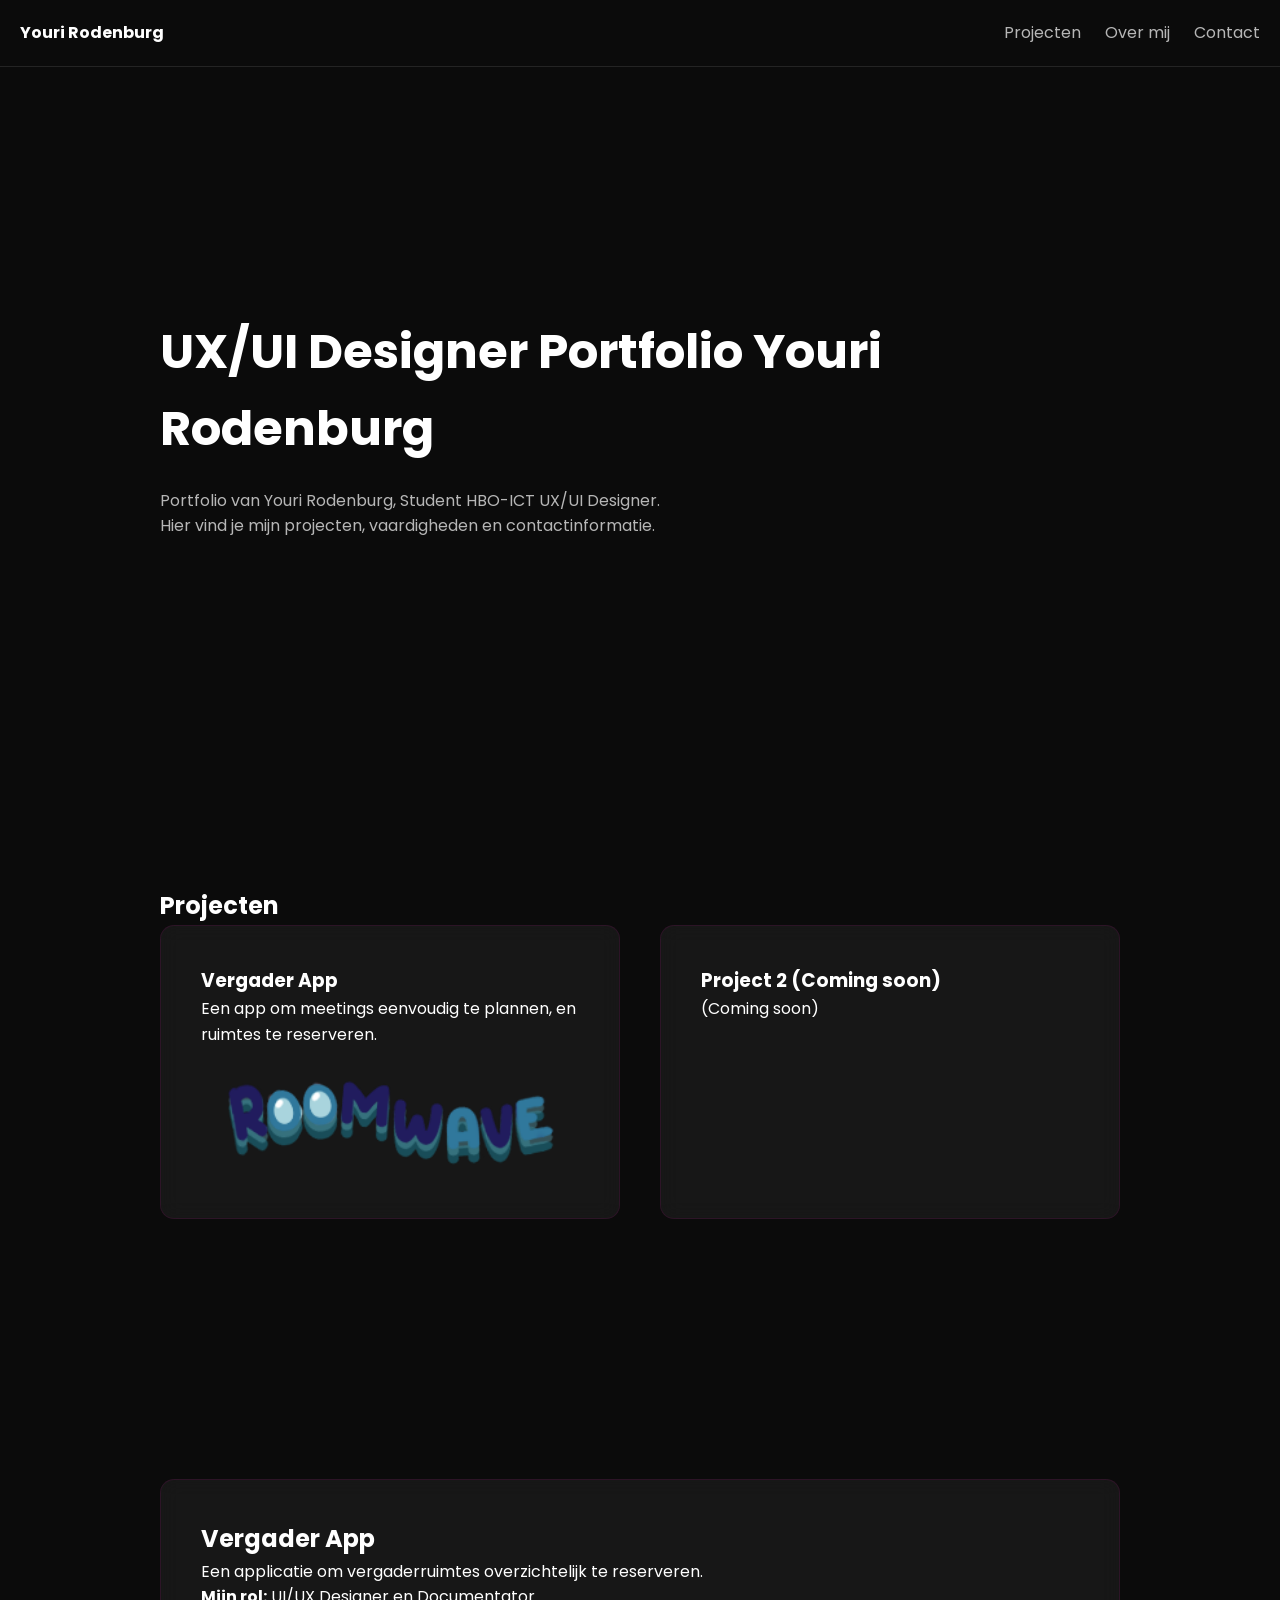
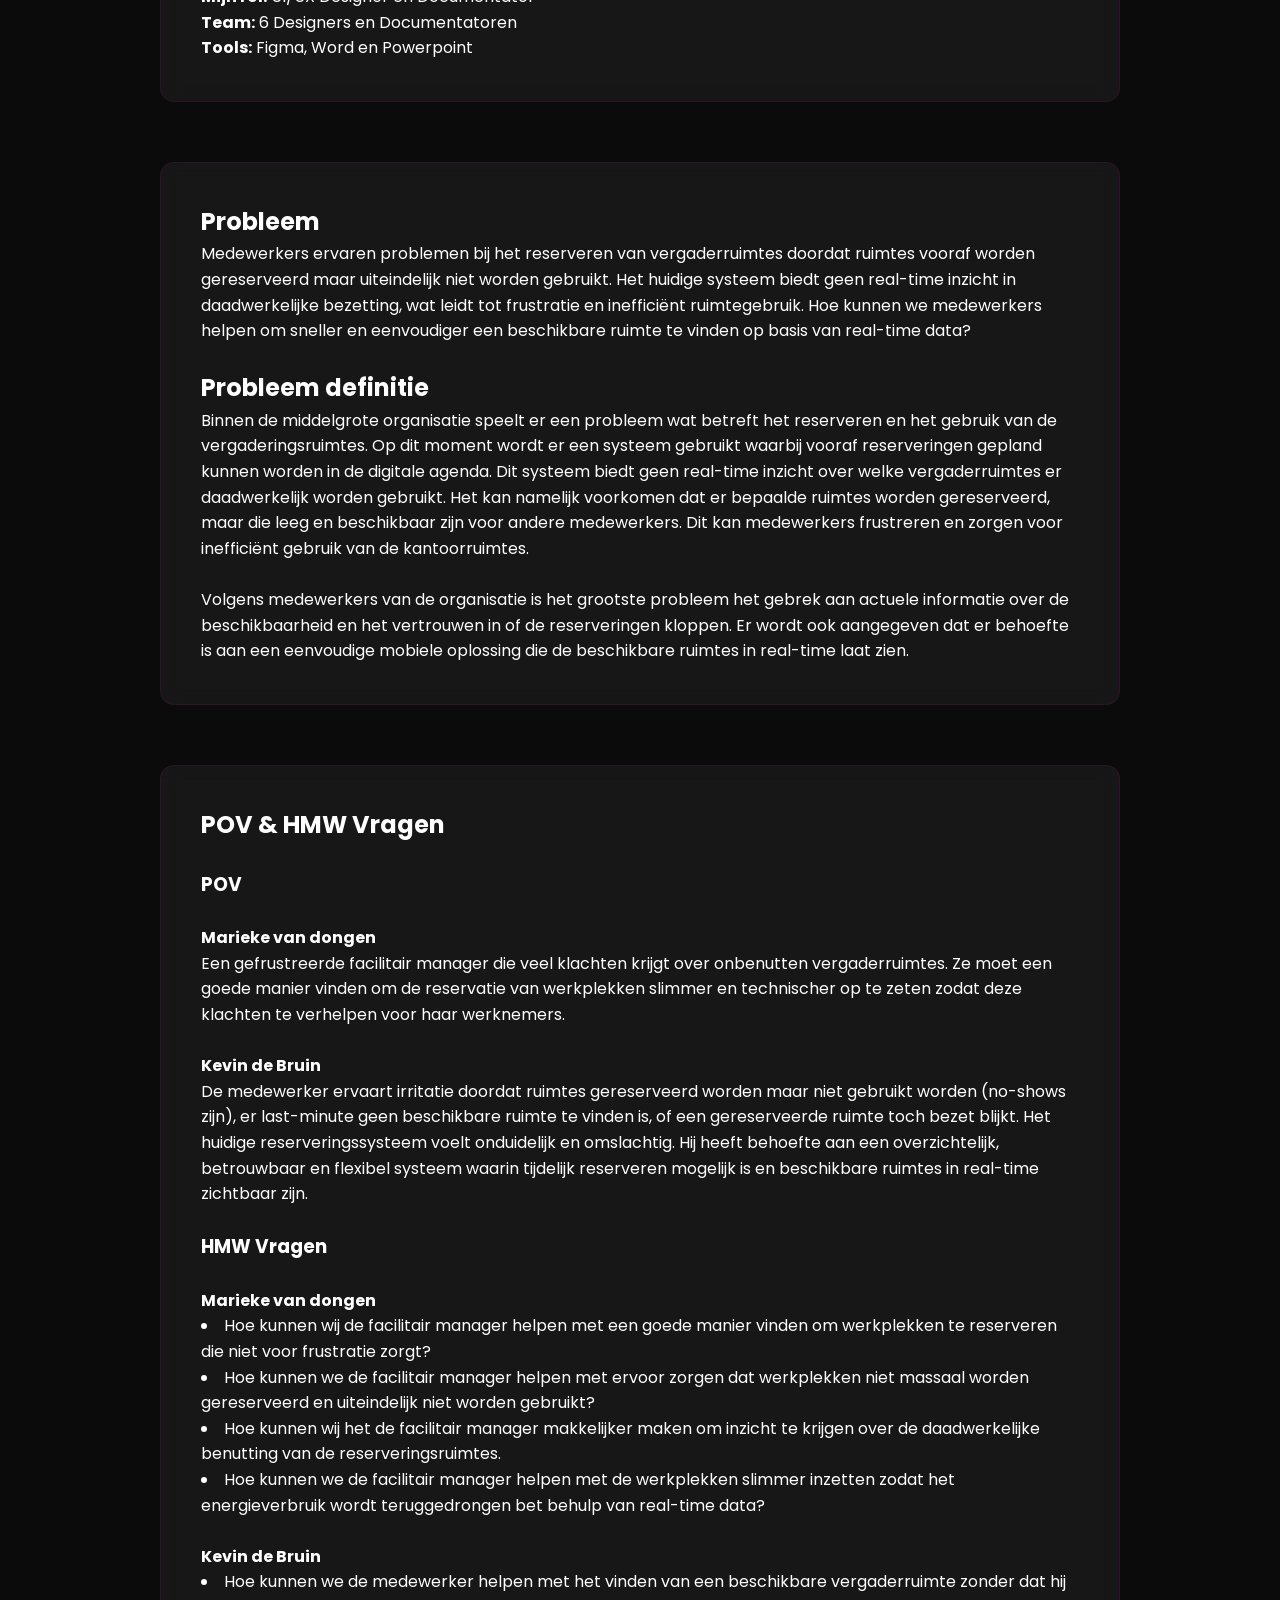
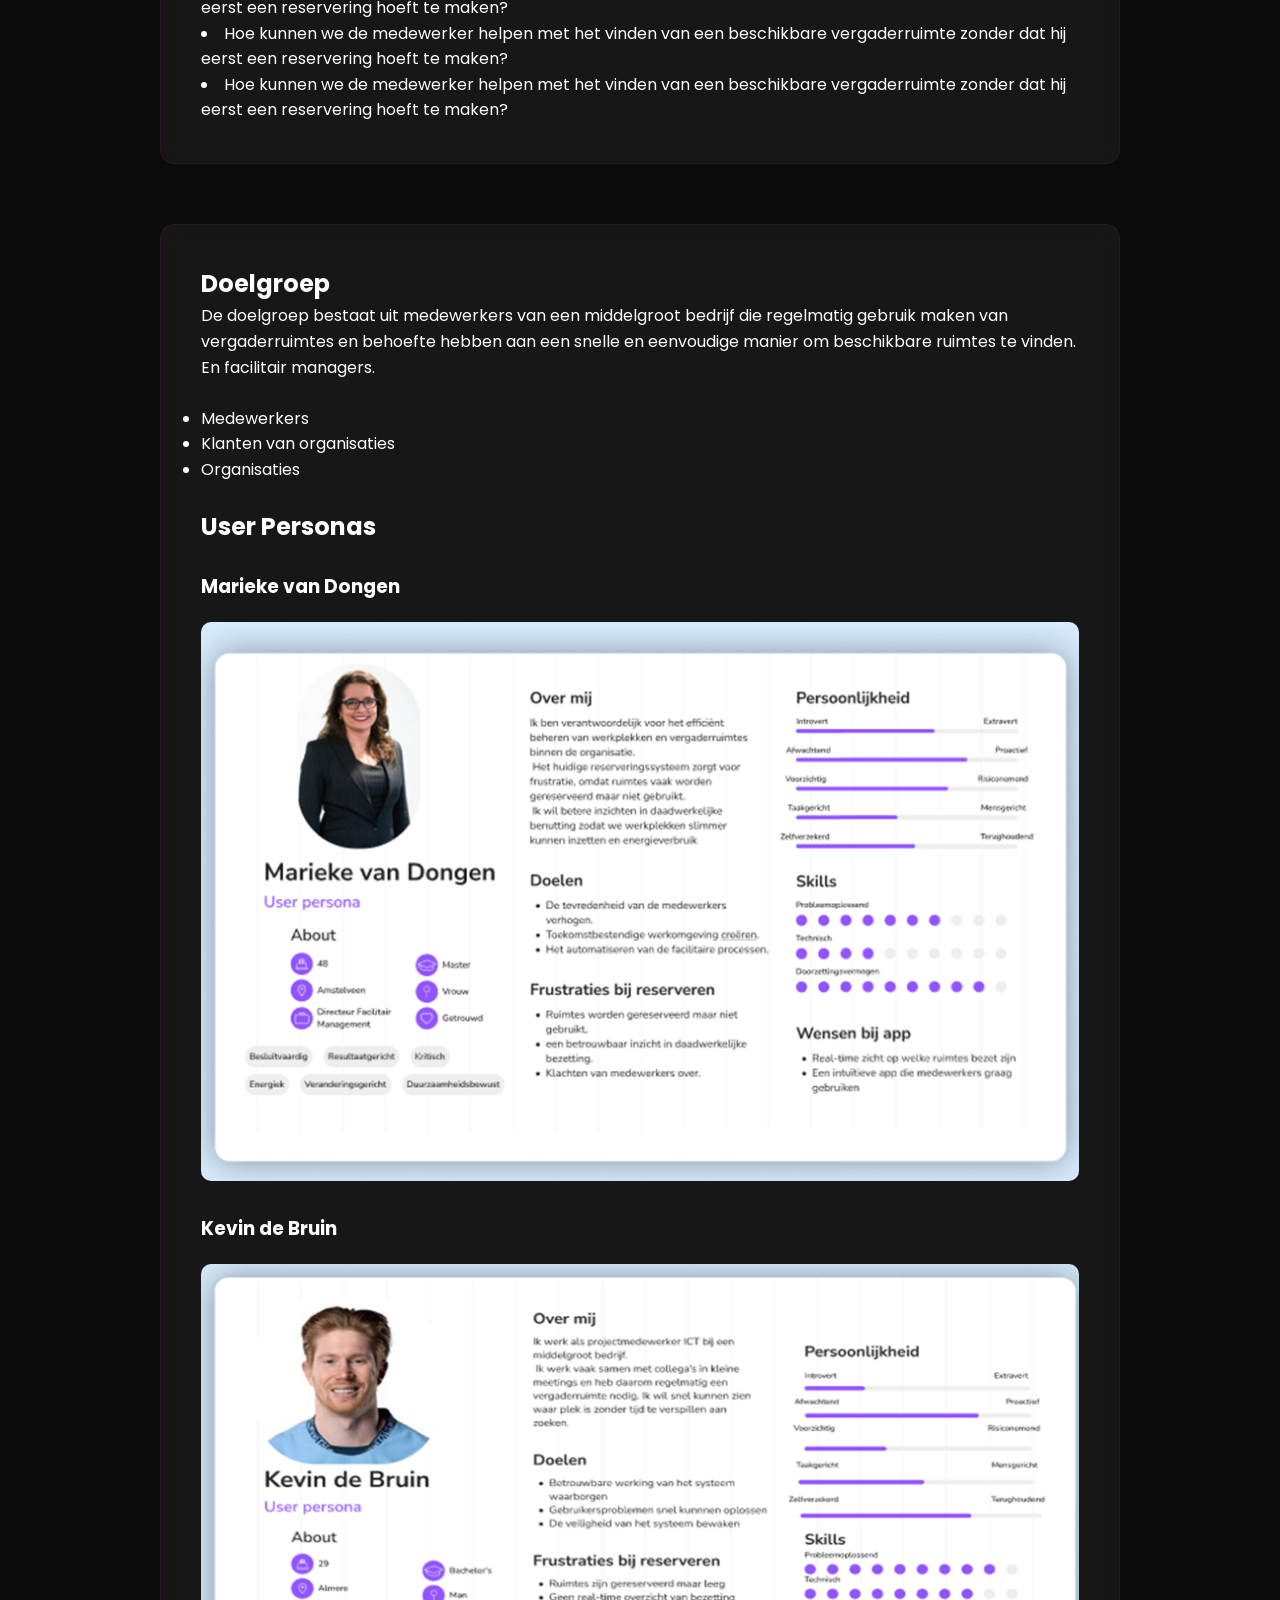
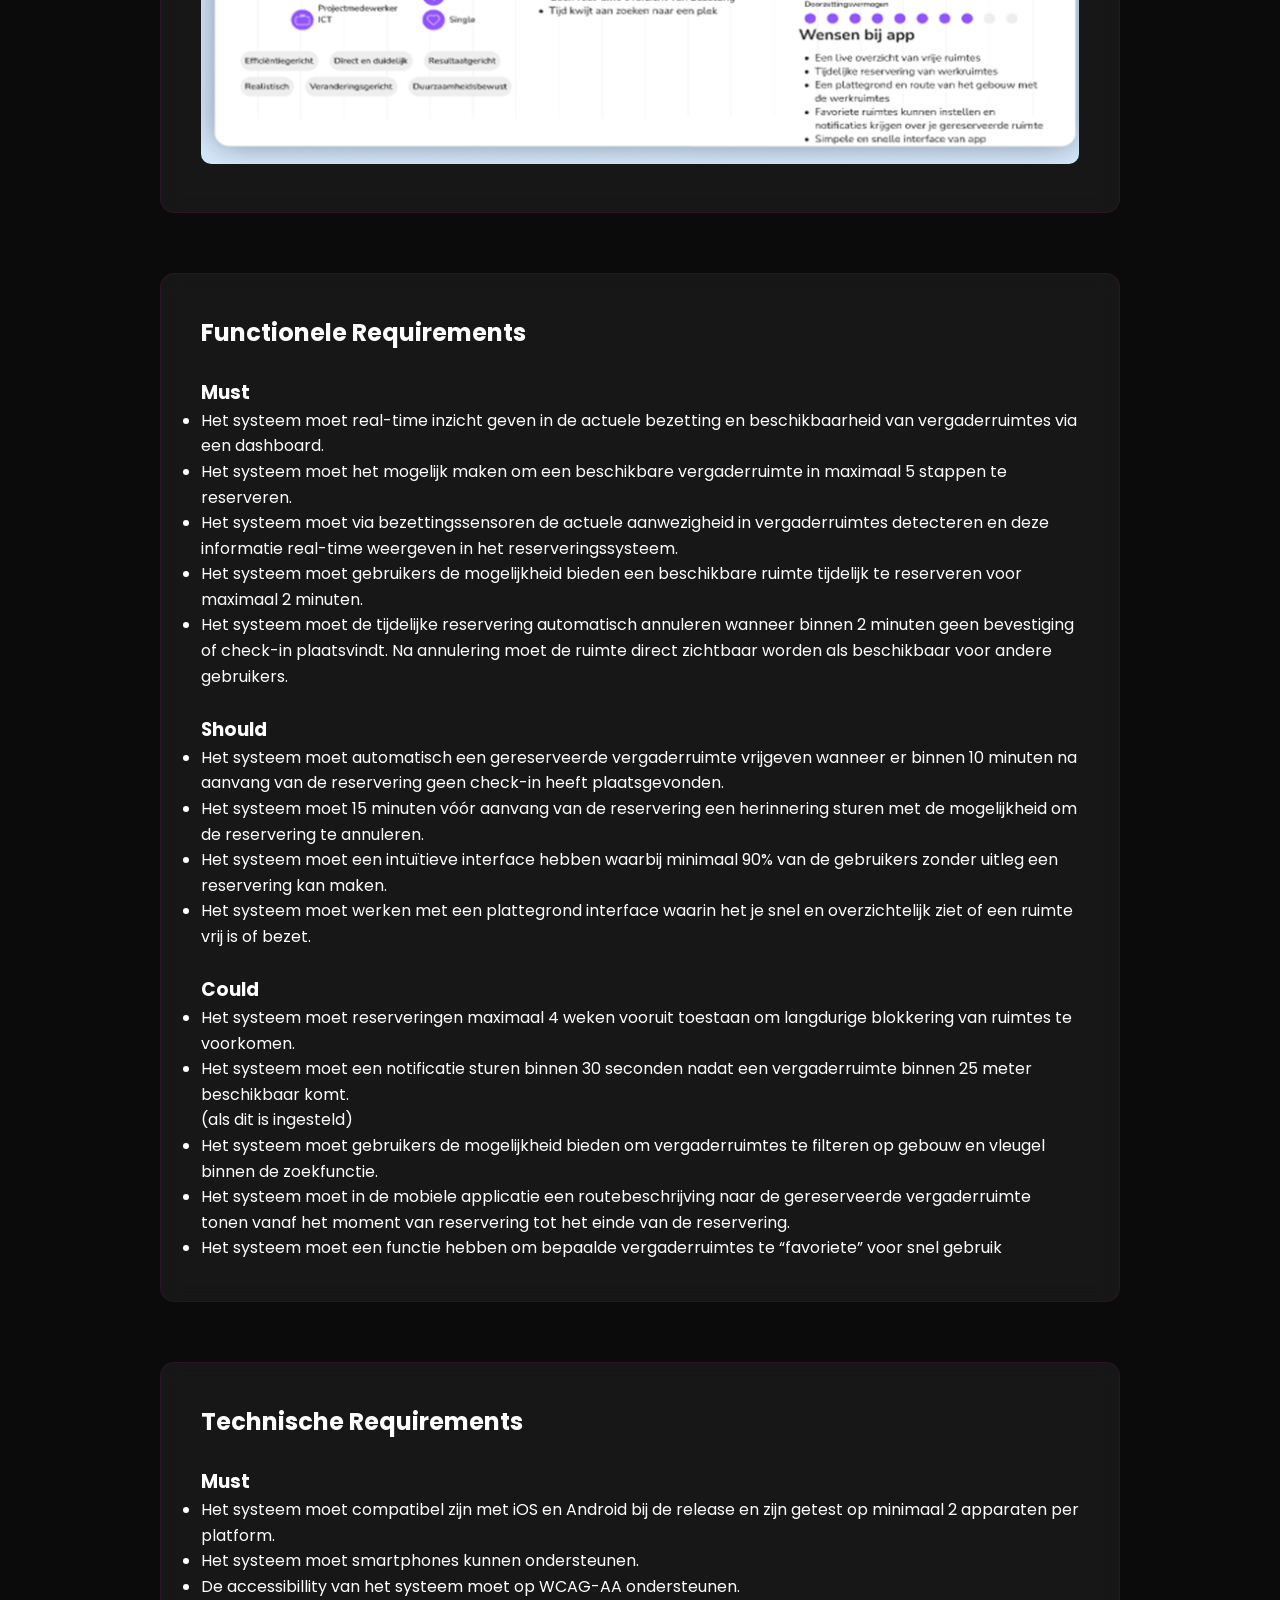
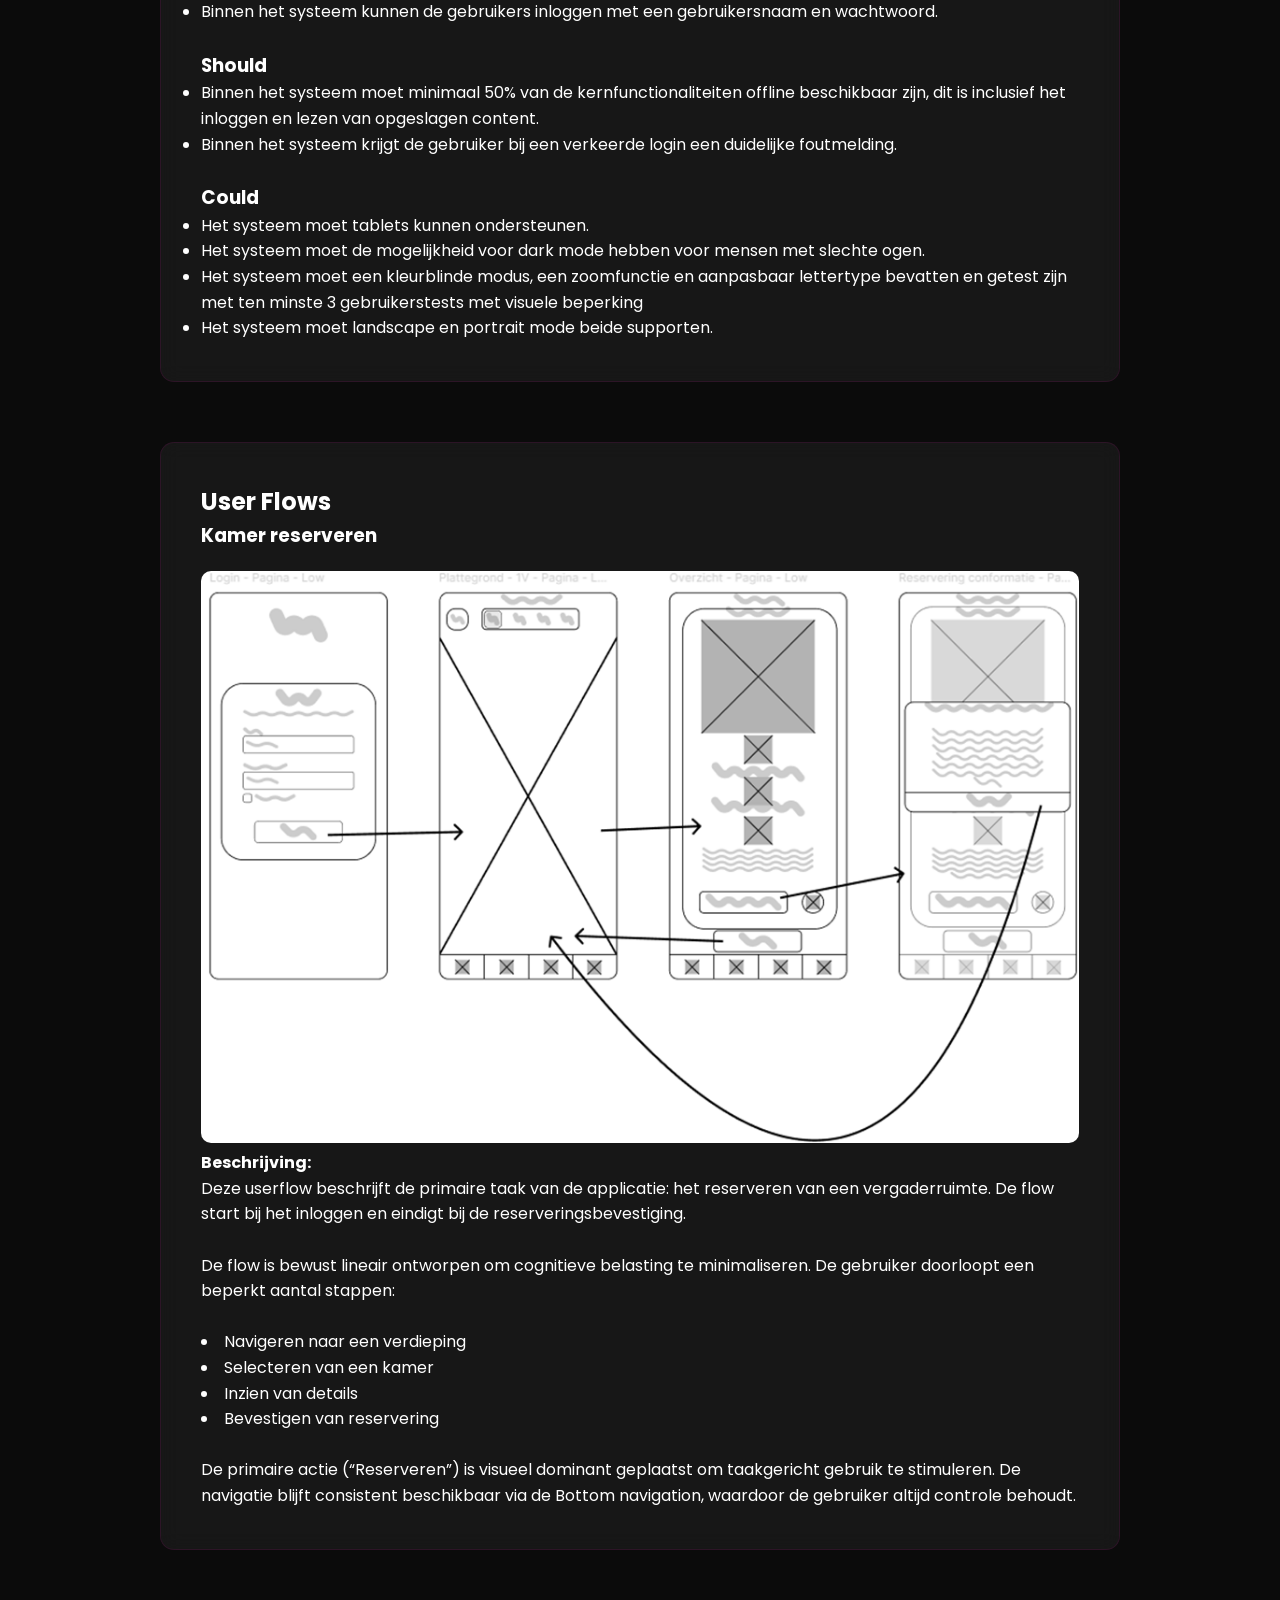
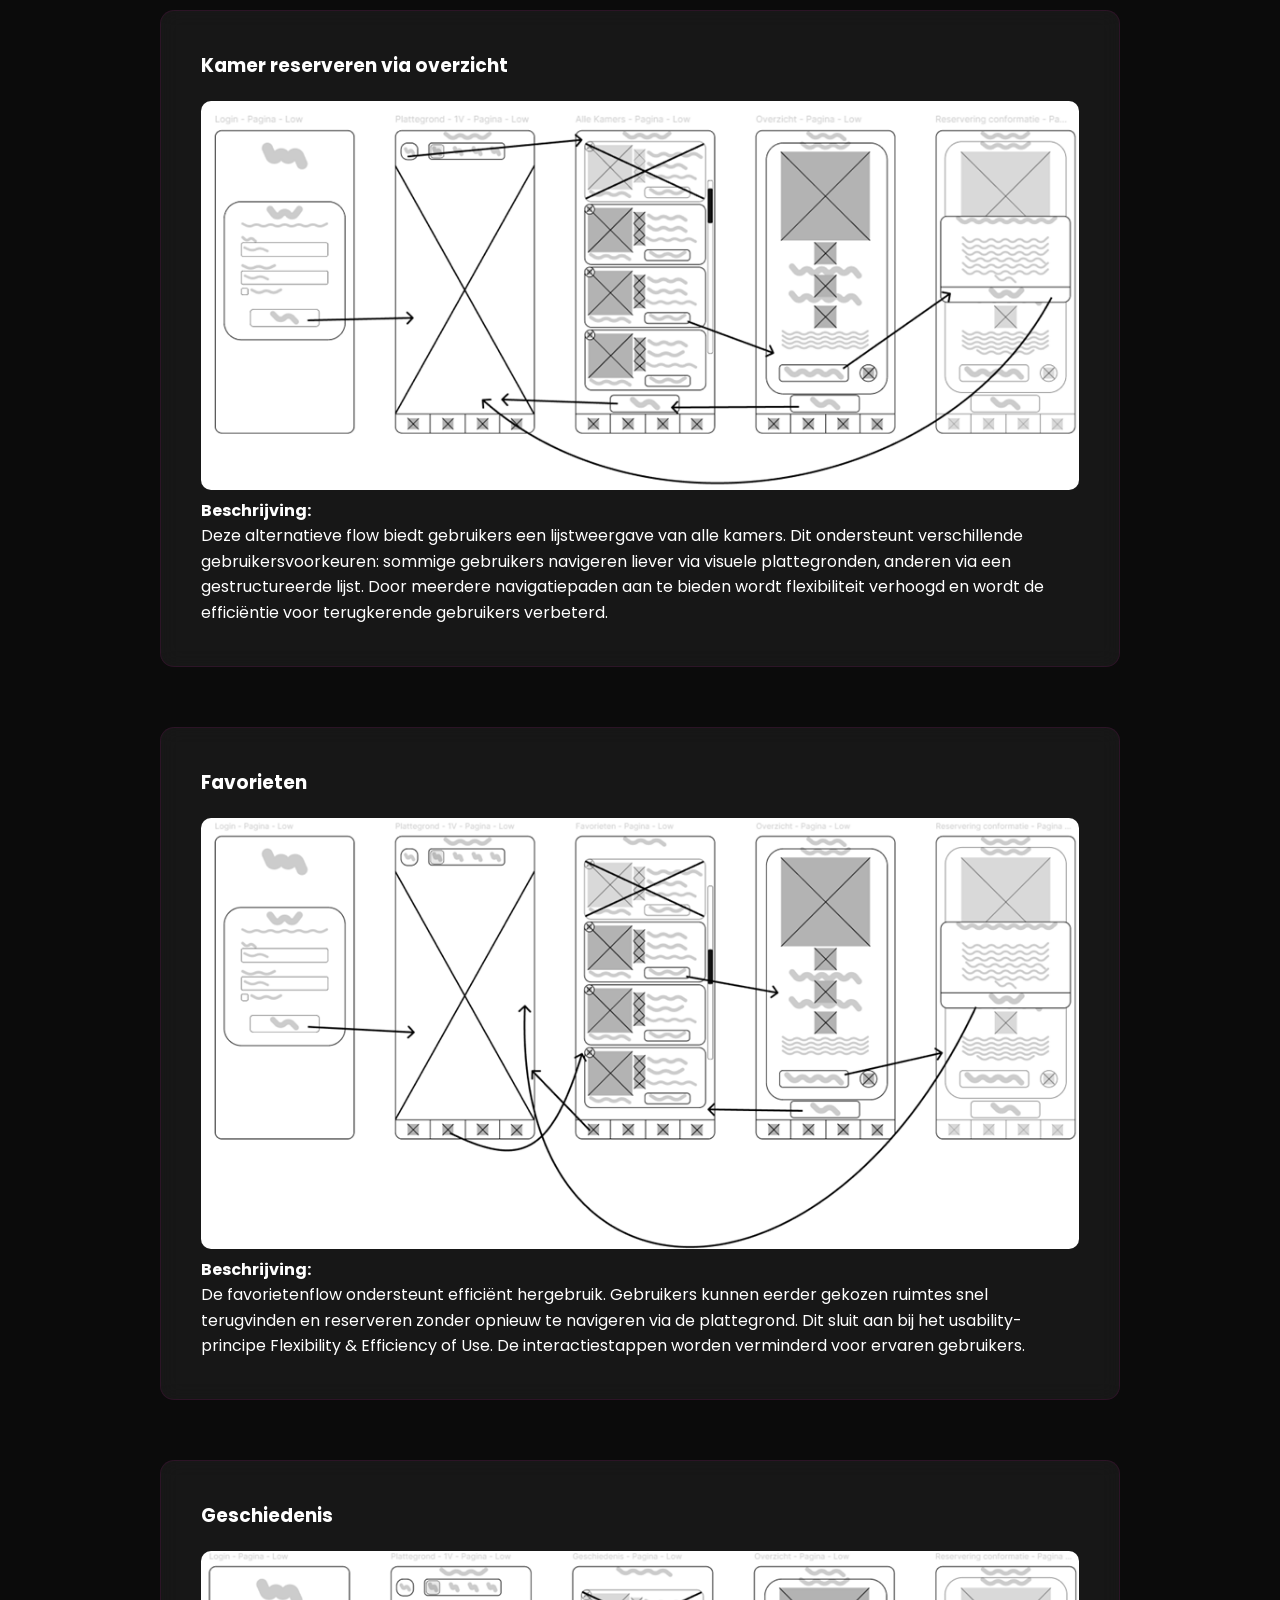
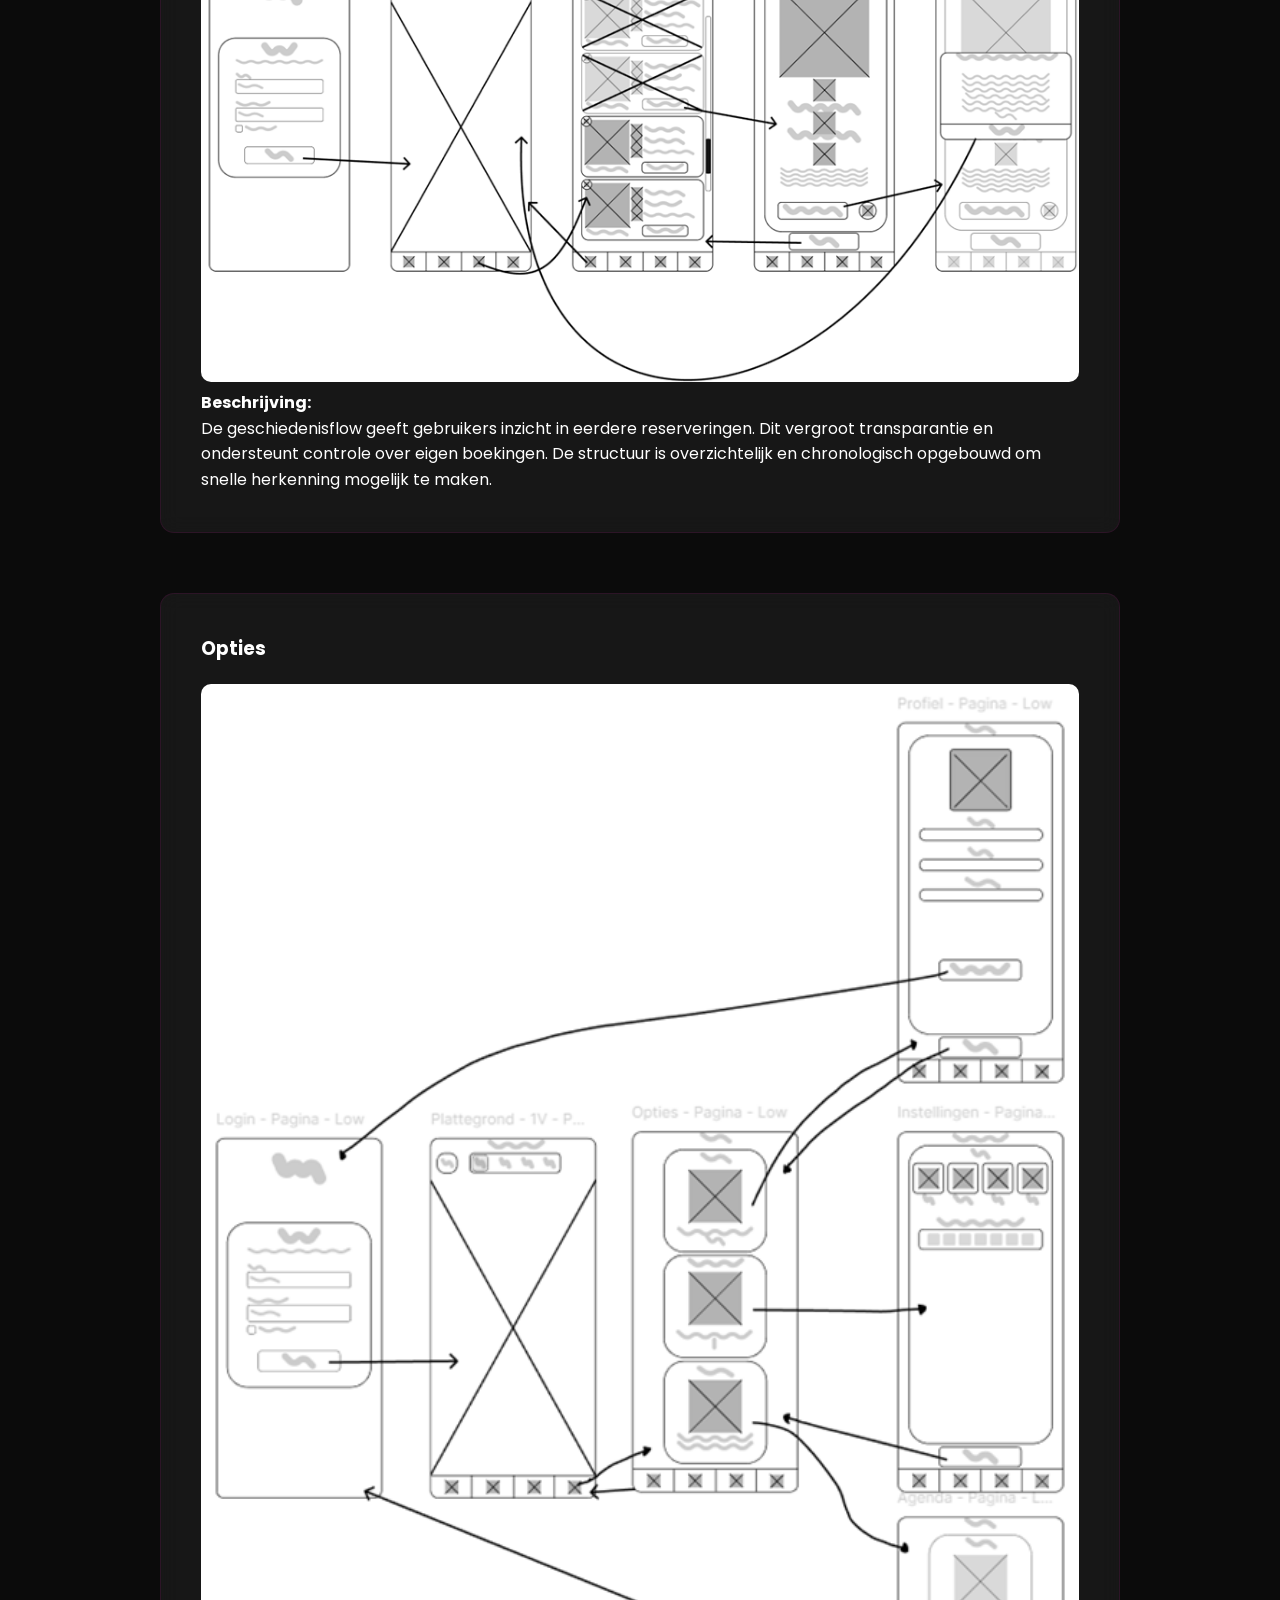
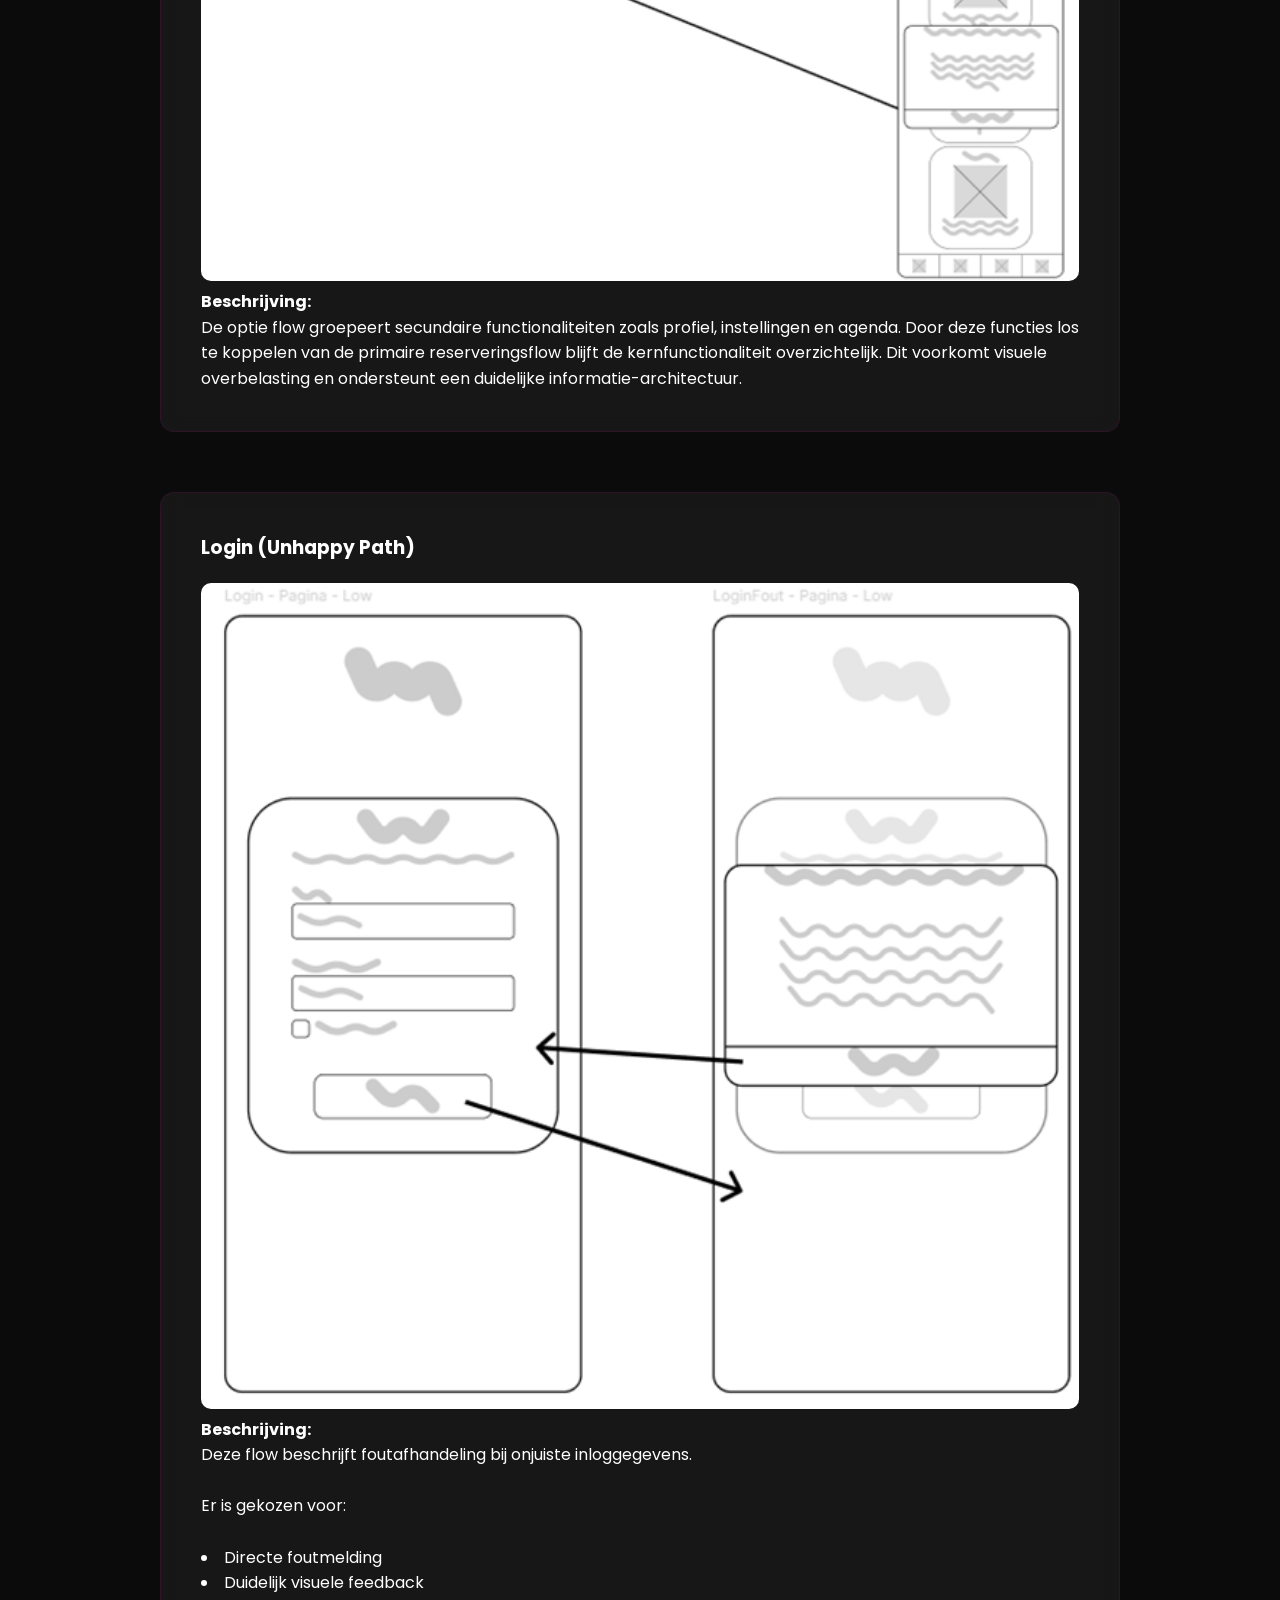
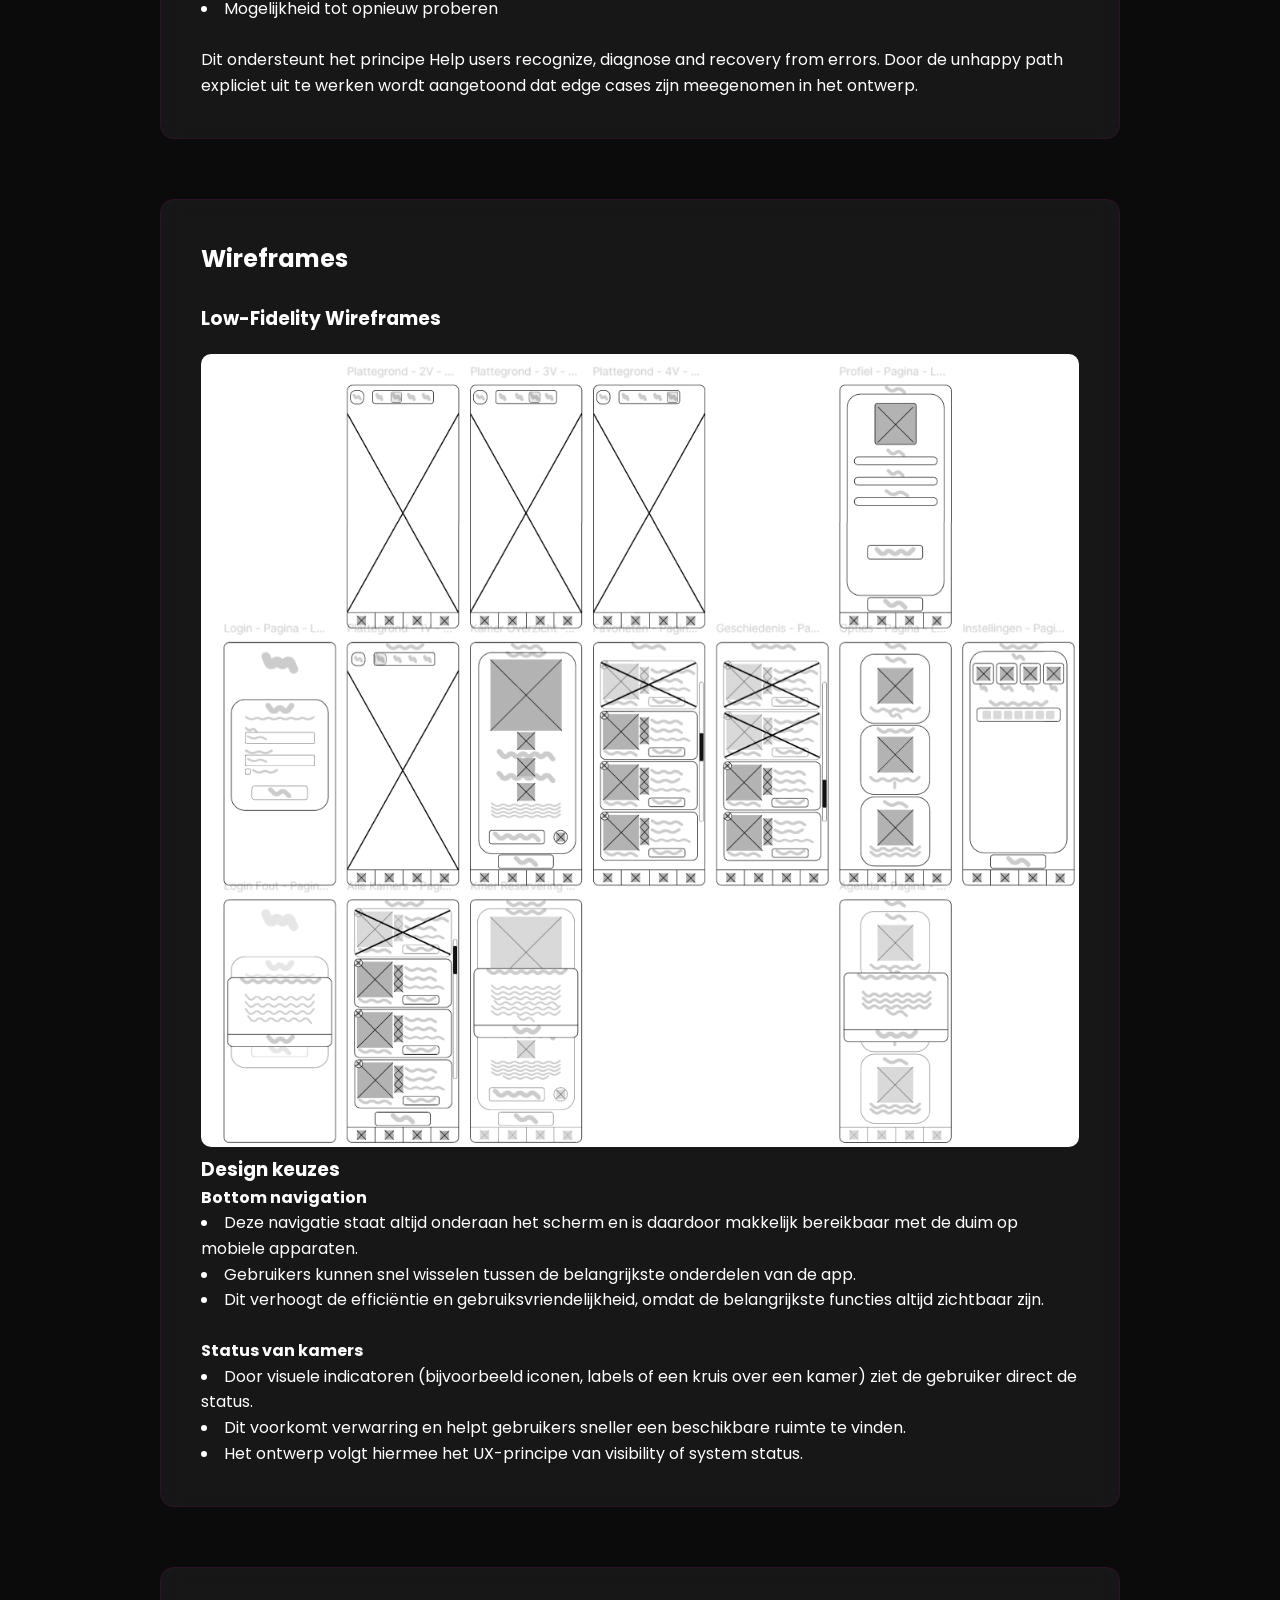
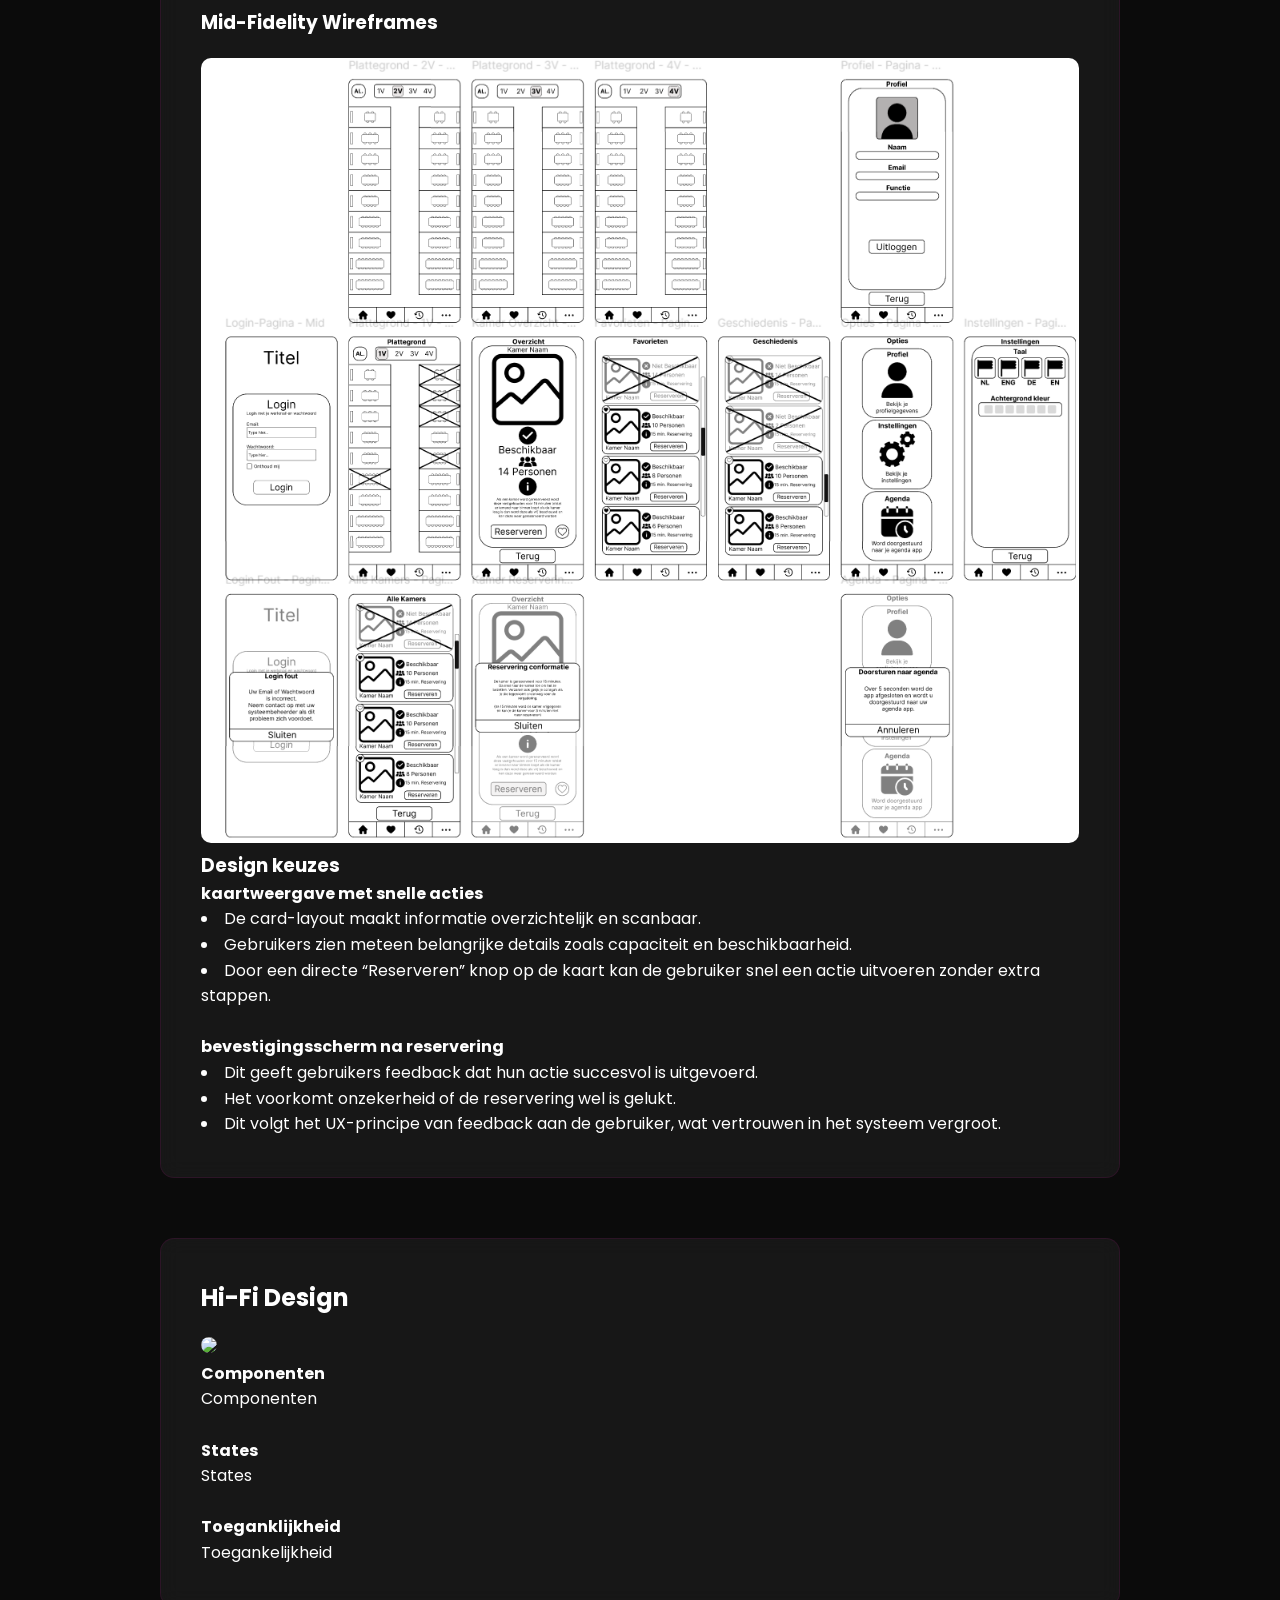
==== index.html @ b1c85144 "Add files via upload" ====
<!DOCTYPE html>
<html lang="nl">

<head>

<meta charset="UTF-8">
<meta name="viewport" content="width=device-width, initial-scale=1.0">

<title>Youri Rodenburg – UX/UI Portfolio</title>

<link rel="stylesheet" href="style.css">

</head>

<body>

<!-- NAVBAR -->

<nav>

<div><strong>Youri Rodenburg</strong></div>

<div>
<a href="#projects">Projecten</a>
<a href="#about">Over mij</a>
<a href="#contact">Contact</a>
</div>

</nav>

<!-- HERO -->

<div class="hero">

<h1><strong>UX/UI Designer Portfolio Youri Rodenburg</strong></h1>

<p>
Portfolio van Youri Rodenburg, Student HBO-ICT UX/UI Designer. Hier vind je mijn projecten, vaardigheden en contactinformatie.
</p>

</div>

<!-- PROJECT OVERVIEW -->

<section id="projects">

<h2>Projecten</h2>

<div class="projects-grid">

<div class="glass project-card reveal" onclick="location.href='#project1'">

<h3>Vergader App</h3>

<p>Een app om meetings eenvoudig te plannen, en ruimtes te reserveren.</p>

<img src="images/vergaderapplogo.png">

</div>

<div class="glass project-card reveal" onclick="location.href='#project2'">

<h3>Project 2 (Coming soon)</h3>

<p>(Coming soon)</p>

<!-- <img src="images/project2.jpg"> -->

</div>

</div>

</section>

<!-- PROJECT 1 CASE STUDY -->

<section id="project1" class="case-study">

<div class="glass reveal">

<h1>Vergader App</h1>

<p>Een applicatie om vergaderruimtes overzichtelijk te reserveren.</p>

<p>
<strong>Mijn rol:</strong> UI/UX Designer en Documentator<br>
<strong>Team:</strong> 6 Designers en Documentatoren<br>
<strong>Tools:</strong> Figma, Word en Powerpoint
</p>

</div>

<div class="glass reveal">

<h2>Probleem</h2>

<p>
Medewerkers ervaren problemen bij het reserveren van vergaderruimtes doordat ruimtes vooraf worden gereserveerd maar uiteindelijk niet worden gebruikt. 
Het huidige systeem biedt geen real-time inzicht in daadwerkelijke bezetting, wat leidt tot frustratie en inefficiënt ruimtegebruik. 
Hoe kunnen we medewerkers helpen om sneller en eenvoudiger een beschikbare ruimte te vinden op basis van real-time data?
</p>
<br>
<h2>Probleem definitie</h2>
<p>
    Binnen de middelgrote organisatie speelt er een probleem wat betreft het reserveren en het gebruik van de vergaderingsruimtes. Op dit moment wordt er een systeem gebruikt waarbij vooraf reserveringen gepland kunnen worden in de digitale agenda. Dit systeem biedt geen real-time inzicht over welke vergaderruimtes er daadwerkelijk worden gebruikt. Het kan namelijk voorkomen dat er bepaalde ruimtes worden gereserveerd, maar die leeg en beschikbaar zijn voor andere medewerkers. Dit kan medewerkers frustreren en zorgen voor inefficiënt gebruik van de kantoorruimtes.
</p>
<br>
<p>
    Volgens medewerkers van de organisatie is het grootste probleem het gebrek aan actuele informatie over de beschikbaarheid en het vertrouwen in of de reserveringen kloppen. Er wordt ook aangegeven dat er behoefte is aan een eenvoudige mobiele oplossing die de beschikbare ruimtes in real-time laat zien.
</p>
</div>

<div class="glass reveal">

<h2>POV & HMW Vragen</h2>
<br>
<h3>POV</h3>
<br>
<h4>Marieke van dongen</h4>
<p>
    Een gefrustreerde facilitair manager die veel klachten krijgt over onbenutten vergaderruimtes. 
    Ze moet een goede manier vinden om de reservatie van werkplekken slimmer en technischer op te zeten zodat deze klachten te verhelpen voor haar werknemers.
</p>
<br>
<h4>Kevin de Bruin</h4>
<p>
    De medewerker ervaart irritatie doordat ruimtes gereserveerd worden maar niet gebruikt worden (no-shows zijn), er last-minute geen beschikbare ruimte te vinden is, of een gereserveerde ruimte toch bezet blijkt.
    Het huidige reserveringssysteem voelt onduidelijk en omslachtig. 
    Hij heeft behoefte aan een overzichtelijk, betrouwbaar en flexibel systeem waarin tijdelijk reserveren mogelijk is en beschikbare ruimtes in real-time zichtbaar zijn.
</p>
<br>
<h3>HMW Vragen</h3>
<br>
<h4>Marieke van dongen</h4>
<lu>
<li>Hoe kunnen wij de facilitair manager helpen met een goede manier vinden om werkplekken te reserveren die niet voor frustratie zorgt?</li>
<li>Hoe kunnen we de facilitair manager helpen met ervoor zorgen dat werkplekken niet massaal worden gereserveerd en uiteindelijk niet worden gebruikt?</li>
<li>Hoe kunnen wij het de facilitair manager makkelijker maken om inzicht te krijgen over de daadwerkelijke benutting van de reserveringsruimtes.</li>
<li>Hoe kunnen we de facilitair manager helpen met de werkplekken slimmer inzetten zodat het energieverbruik wordt teruggedrongen bet behulp van real-time data?</li>
</ul>
<br>
<h4>Kevin de Bruin</h4>
<ul></ul>
<li>Hoe kunnen we de medewerker helpen met het vinden van een beschikbare vergaderruimte zonder dat hij eerst een reservering hoeft te maken?</li>
<li>Hoe kunnen we de medewerker helpen met het vinden van een beschikbare vergaderruimte zonder dat hij eerst een reservering hoeft te maken?</li>
<li>Hoe kunnen we de medewerker helpen met het vinden van een beschikbare vergaderruimte zonder dat hij eerst een reservering hoeft te maken?</li>
</ul>
</div>

<div class="glass reveal">

<h2>Doelgroep</h2>
<p>De doelgroep bestaat uit medewerkers van een middelgroot bedrijf die regelmatig gebruik maken van vergaderruimtes en behoefte hebben aan een snelle en eenvoudige manier om beschikbare ruimtes te vinden. En facilitair managers.</p>
<br>
<ul>
<li>Medewerkers</li>
<li>Klanten van organisaties</li>
<li>Organisaties</li>
</ul>
<br>
<h2>User Personas</h2>
<br>
<h3>Marieke van Dongen</h3>
<img src="images/userpersona_marieke_van_dongen.png">
<br>
<br>
<h3>Kevin de Bruin</h3>
<img src="images/userpersona_kevin_de_bruin.png">

</div>

<div class="glass reveal">

<h2>Functionele Requirements</h2>
<br>
<h3>Must</h3>
<ul>
<li>Het systeem moet real-time inzicht geven in de actuele bezetting en beschikbaarheid van vergaderruimtes via een dashboard.</li>
<li>Het systeem moet het mogelijk maken om een beschikbare vergaderruimte in maximaal 5 stappen te reserveren.</li>
<li>Het systeem moet via bezettingssensoren de actuele aanwezigheid in vergaderruimtes detecteren en deze informatie real-time weergeven in het reserveringssysteem.</li>
<li>Het systeem moet gebruikers de mogelijkheid bieden een beschikbare ruimte tijdelijk te reserveren voor maximaal 2 minuten.</li>
<li>Het systeem moet de tijdelijke reservering automatisch annuleren wanneer binnen 2 minuten geen bevestiging of check-in plaatsvindt. Na annulering moet de ruimte direct zichtbaar worden als beschikbaar voor andere gebruikers.</li>
</ul>
<br>
<h3>Should</h3>
<ul>
<li>Het systeem moet automatisch een gereserveerde vergaderruimte vrijgeven wanneer er binnen 10 minuten na aanvang van de reservering geen check-in heeft plaatsgevonden.</li>
<li>Het systeem moet 15 minuten vóór aanvang van de reservering een herinnering sturen met de mogelijkheid om de reservering te annuleren.</li>
<li>Het systeem moet een intuïtieve interface hebben waarbij minimaal 90% van de gebruikers zonder uitleg een reservering kan maken.</li>
<li>Het systeem moet werken met een plattegrond interface waarin het je snel en overzichtelijk ziet of een ruimte vrij is of bezet.</li>
</ul>
<br>
<h3>Could</h3>
<ul>
<li>Het systeem moet reserveringen maximaal 4 weken vooruit toestaan om langdurige blokkering van ruimtes te voorkomen.</li>
<li>Het systeem moet een notificatie sturen binnen 30 seconden nadat een vergaderruimte binnen 25 meter beschikbaar komt.<br>(als dit is ingesteld)</li>
<li>Het systeem moet gebruikers de mogelijkheid bieden om vergaderruimtes te filteren op gebouw en vleugel binnen de zoekfunctie.</li>
<li>Het systeem moet in de mobiele applicatie een routebeschrijving naar de gereserveerde vergaderruimte tonen vanaf het moment van reservering tot het einde van de reservering.</li>
<li>Het systeem moet een functie hebben om bepaalde vergaderruimtes te “favoriete” voor snel gebruik</li>
</ul>

</div>

<div class="glass reveal">

<h2>Technische Requirements</h2>
<br>
<h3>Must</h3>
<ul>
<li>Het systeem moet compatibel zijn met iOS  en Android bij de release en zijn getest op minimaal 2 apparaten per platform.</li>
<li>Het systeem moet smartphones kunnen ondersteunen.</li>
<li>De accessibillity van het systeem moet op WCAG-AA ondersteunen.</li>
<li>Binnen het systeem kunnen de gebruikers inloggen met een gebruikersnaam en wachtwoord.</li>
</ul>
<br>
<h3>Should</h3>
<ul>
<li>Binnen het systeem moet minimaal 50% van de kernfunctionaliteiten offline beschikbaar zijn, dit is inclusief het inloggen en lezen van opgeslagen content.</li>
<li>Binnen het systeem krijgt de gebruiker bij een verkeerde login een duidelijke foutmelding.</li>
</ul>
<br>
<h3>Could</h3>
<ul>
<li>Het systeem moet tablets kunnen ondersteunen.</li>
<li>Het systeem moet de mogelijkheid voor dark mode hebben voor mensen met slechte ogen.</li>
<li>Het systeem moet een kleurblinde modus, een zoomfunctie en aanpasbaar lettertype bevatten en getest zijn met ten minste 3 gebruikerstests met visuele beperking</li>
<li>Het systeem moet landscape en portrait mode beide supporten.</li>
</ul>
</div>

<div class="glass reveal">
<h2>User Flows</h2>
<h3>Kamer reserveren</h3>
<img src="images/userflow_kamerreserveren.png">
<h4>Beschrijving:</h4>
<p>
    Deze userflow beschrijft de primaire taak van de applicatie: het reserveren van een vergaderruimte.
    De flow start bij het inloggen en eindigt bij de reserveringsbevestiging.
    <br><br>
    De flow is bewust lineair ontworpen om cognitieve belasting te minimaliseren. De gebruiker doorloopt een beperkt aantal stappen:
    <br><br>
    <lu>
        <li>Navigeren naar een verdieping</li>
        <li>Selecteren van een kamer</li>
        <li>Inzien van details</li>
        <li>Bevestigen van reservering</li>
    </lu>
    <br>
   De primaire actie (“Reserveren”) is visueel dominant geplaatst om taakgericht gebruik te stimuleren.
   De navigatie blijft consistent beschikbaar via de Bottom navigation, waardoor de gebruiker altijd controle behoudt.
</p>
</div>
<div class="glass reveal">
<h3>Kamer reserveren via overzicht</h3>
<img src="images/userflow_kamerreserverenviaoverzicht.png">
<h4>Beschrijving:</h4>
<p>
    Deze alternatieve flow biedt gebruikers een lijstweergave van alle kamers. 
    Dit ondersteunt verschillende gebruikersvoorkeuren: sommige gebruikers navigeren liever via visuele plattegronden, anderen via een gestructureerde lijst.
    Door meerdere navigatiepaden aan te bieden wordt flexibiliteit verhoogd en wordt de efficiëntie voor terugkerende gebruikers verbeterd.
</p>
</div>
<div class="glass reveal">
<h3>Favorieten</h3>
<img src="images/userflow_favorieten.png">
<h4>Beschrijving:</h4>
<p>
    De favorietenflow ondersteunt efficiënt hergebruik. Gebruikers kunnen eerder gekozen ruimtes snel terugvinden en reserveren zonder opnieuw te navigeren via de plattegrond. 
    Dit sluit aan bij het usability-principe Flexibility & Efficiency of Use. 
    De interactiestappen worden verminderd voor ervaren gebruikers.
</p>
</div>
<div class="glass reveal">
<h3>Geschiedenis</h3>
<img src="images/userflow_geschiedenis.png">
<h4>Beschrijving:</h4>
<p>
    De geschiedenisflow geeft gebruikers inzicht in eerdere reserveringen.
    Dit vergroot transparantie en ondersteunt controle over eigen boekingen.
    De structuur is overzichtelijk en chronologisch opgebouwd om snelle herkenning mogelijk te maken.
</p>
</div>
<div class="glass reveal">
<h3>Opties</h3>
<img src="images/userflow_opties.png">
<h4>Beschrijving:</h4>
<p>
    De optie flow groepeert secundaire functionaliteiten zoals profiel, instellingen en agenda.
    Door deze functies los te koppelen van de primaire reserveringsflow blijft de kernfunctionaliteit overzichtelijk.
    Dit voorkomt visuele overbelasting en ondersteunt een duidelijke informatie-architectuur.
</p>
</div>
<div class="glass reveal">
<h3>Login (Unhappy Path)</h3>
<img src="images/userflow_login(unhappypath).png">
<h4>Beschrijving:</h4>
<p>
    Deze flow beschrijft foutafhandeling bij onjuiste inloggegevens.
    <br><br>
    Er is gekozen voor:
    <br><br>
    <lu>
        <li>Directe foutmelding</li>
        <li>Duidelijk visuele feedback</li>
        <li>Mogelijkheid tot opnieuw proberen</li>
    </lu>
    <br>
    Dit ondersteunt het principe Help users recognize, diagnose and recovery from errors.
    Door de unhappy path expliciet uit te werken wordt aangetoond dat edge cases zijn meegenomen in het ontwerp.
</p>
</div>

<div class="glass reveal">

<h2>Wireframes</h2>
<br>
<h3>Low-Fidelity Wireframes</h3>
<img src="images/wireframes_low.png">
<h3>Design keuzes</h3>
<h4>Bottom navigation</h4>
<p>
    <lu>
        <li>Deze navigatie staat altijd onderaan het scherm en is daardoor makkelijk bereikbaar met de duim op mobiele apparaten.</li>
        <li>Gebruikers kunnen snel wisselen tussen de belangrijkste onderdelen van de app.</li>
        <li>Dit verhoogt de efficiëntie en gebruiksvriendelijkheid, omdat de belangrijkste functies altijd zichtbaar zijn.</li>
    </lu>
</p>
<br>
<h4>Status van kamers</h4>
<p>
    <lu>
        <li>Door visuele indicatoren (bijvoorbeeld iconen, labels of een kruis over een kamer) ziet de gebruiker direct de status.</li>
        <li>Dit voorkomt verwarring en helpt gebruikers sneller een beschikbare ruimte te vinden.</li>
        <li>Het ontwerp volgt hiermee het UX-principe van visibility of system status.</li>
    </lu>
</p>
</div>

<div class="glass reveal">
<h3>Mid-Fidelity Wireframes</h3>
<img src="images/wireframes_mid.png">
<h3>Design keuzes</h3>
<h4>kaartweergave met snelle acties</h4>
<p>
    <lu>
        <li>De card-layout maakt informatie overzichtelijk en scanbaar.</li>
        <li>Gebruikers zien meteen belangrijke details zoals capaciteit en beschikbaarheid.</li>
        <li>Door een directe “Reserveren” knop op de kaart kan de gebruiker snel een actie uitvoeren zonder extra stappen.</li>
    </lu>
</p>
<br>
<h4>bevestigingsscherm na reservering</h4>
<p>
    <lu>
        <li>Dit geeft gebruikers feedback dat hun actie succesvol is uitgevoerd.</li>
        <li>Het voorkomt onzekerheid of de reservering wel is gelukt.</li>
        <li>Dit volgt het UX-principe van feedback aan de gebruiker, wat vertrouwen in het systeem vergroot.</li>
    </lu>
</p>
</div>

<div class="glass reveal">

<h2>Hi-Fi Design</h2>
<img src="images/wireframes_high.png">
<h4>Componenten</h4>
<p>Componenten</p>
<br>
<h4>States</h4>
<p>States</p>
<br>
<h4>Toeganklijkheid</h4>
<p>Toegankelijkheid</p>
</div>

<div class="glass reveal">

<h2>Testen & Iteraties</h2>
<img src="images/wireframes_iteratie1.png" style="width: 200px; height: 400px;">
<h4>Usability Test 1</h4>
<p>
    Voor deze test heb ik een student gevraagd om mijn wireframes te testen. Dat bij de home page een knop in het midden stond waarmee je het overzicht opende van alle kamers die heb ik toen verplaatst voor snelle duimnavigatie.
    <br>
    Hierboven de oude wireframe en hieronder de nieuwe.
</p>
<img src="images/wireframes_iteratie2.png" style="width: 200px; height: 400px;">
</div>

<div class="glass reveal">

<h2>Eindresultaat</h2>

<a href="#" class="button">Bekijk Prototype in Figma</a>

</div>

<div class="glass reveal">

<h2>Reflectie</h2>

<p>
Tijdens dit project heb ik geleerd hoe belangrijk gebruikersfeedback is voor het verbeteren van UI en UX.
Door feedback te verwerken kon ik mijn ontwerpen blijven aanpassen en verbeteren.
Ook heb ik geleerd om mijn designkeuzes te onderbouwen met UX-principes.
Daarnaast heb ik in teamverband gewerkt.
De samenwerking verliep goed en we gaven elkaar regelmatig feedback.
Door goed te communiceren kwamen we samen tot oplossingen.
Omdat het een groot project was, heb ik veel UI-principes geleerd en toegepast in mijn wireframes.
</p>

</div>

</section>

<!-- PROJECT 2 -->

<section id="project2" class="case-study">

<div class="glass reveal">

<h1>Project 2 (Coming soon)</h1>

<p>Beschrijving van tweede project. (Coming soon)</p>

</div>

</section>

<!-- ABOUT -->

<section id="about">

<div class="glass reveal">

<h2>Over mij</h2>

<p>
Ik ben een HBO-ICT student met interesse in UX design
en front-end development. Mijn focus ligt op het ontwerpen
van gebruiksvriendelijke interfaces. Ik ben 20 jaar oud en woon in Almere.
In mijn vrije tijd ben ik graag met me vrienden weg, luister veel muziek en lees wel eens boeken.
Ik ben altijd op zoek naar nieuwe uitdagingen en kansen om mijn vaardigheden te verbeteren.
Ik ben een leergierig en enthousiaste persoon die graag samenwerkt in een team en openstaat voor feedback.
</p>

</div>

</section>

<!-- CONTACT -->

<section id="contact">

<div class="glass reveal">

<h2>Contact</h2>

<p>Email: <a href="mailto:youriroden2006@gmail.com">klik hier om te mailen</a></p>

<p>LinkedIn: <a href="https://www.linkedin.com/in/youri-rodenburg-1b75b6254/" target="_blank" rel="noopener noreferrer">klik hier</a></p>

<p>GitHub: <a href="https://github.com/yoery" target="_blank" rel="noopener noreferrer">klik hier</a></p>

</div>

</section>

</body>
</html>
---- style.css ----
@import url('https://fonts.googleapis.com/css2?family=Poppins:wght@400;600;700&display=swap');

*{
margin:0;
padding:0;
box-sizing:border-box;
}

html{
scroll-behavior:smooth;
}

body{
font-family:'Poppins', sans-serif;
background:#0b0b0b;
color:white;
line-height:1.6;
}

/* NAVBAR */

nav{
position:sticky;
top:0;
background:#0b0b0b;
padding:20px;
display:flex;
justify-content:space-between;
align-items:center;
border-bottom:1px solid rgba(255,255,255,0.1);
z-index:10;
}

nav a{
color:white;
text-decoration:none;
margin-left:20px;
opacity:0.7;
}

nav a:hover{
opacity:1;
}

/* HERO */

.hero{
height:80vh;
display:flex;
flex-direction:column;
justify-content:center;
max-width:1000px;
margin:auto;
padding:20px;
}

.hero h1{
font-size:48px;
margin-bottom:20px;
}

.hero p{
opacity:0.7;
max-width:500px;
}

/* SECTIONS */

section{
max-width:1000px;
margin:auto;
padding:100px 20px;
}

/* GLASS UI */

.glass{
background:rgba(255,255,255,0.05);
border:1px solid rgba(233, 8, 177, 0.1);
backdrop-filter:blur(10px);
border-radius:14px;
padding:40px;
margin-bottom:60px;
}

/* PROJECT CARDS */

.projects-grid{
display:grid;
grid-template-columns:1fr 1fr;
gap:40px;
}

.project-card{
transition:0.3s;
cursor:pointer;
}

.project-card:hover{
transform:translateY(-10px);
}

.project-card img{
width:100%;
border-radius:10px;
margin-top:20px;
}

/* CASE STUDY */

.case-study img{
width:100%;
margin-top:20px;
border-radius:10px;
}

/* CONTACT LINKS */

#contact a{
color:white;
text-decoration:none;
transition:color 0.3s;
}

#contact a:hover{
color:#a855f7;
}

/* BUTTON */

.button{
display:inline-block;
margin-top:20px;
padding:12px 22px;
border:1px solid white;
border-radius:6px;
text-decoration:none;
color:white;
transition:0.3s;
}

.button:hover{
background:purple;
color:white;
}

/* REVEAL ANIMATION */

.reveal{
opacity:0;
transform:translateY(60px);
animation:fadeUp linear forwards;
animation-timeline:view();
animation-range:entry 10% cover 40%;
}

@keyframes fadeUp{
to{
opacity:1;
transform:translateY(0);
}
}

/* MOBILE */

@media(max-width:700px){

.projects-grid{
grid-template-columns:1fr;
}

.hero h1{
font-size:36px;
}
}
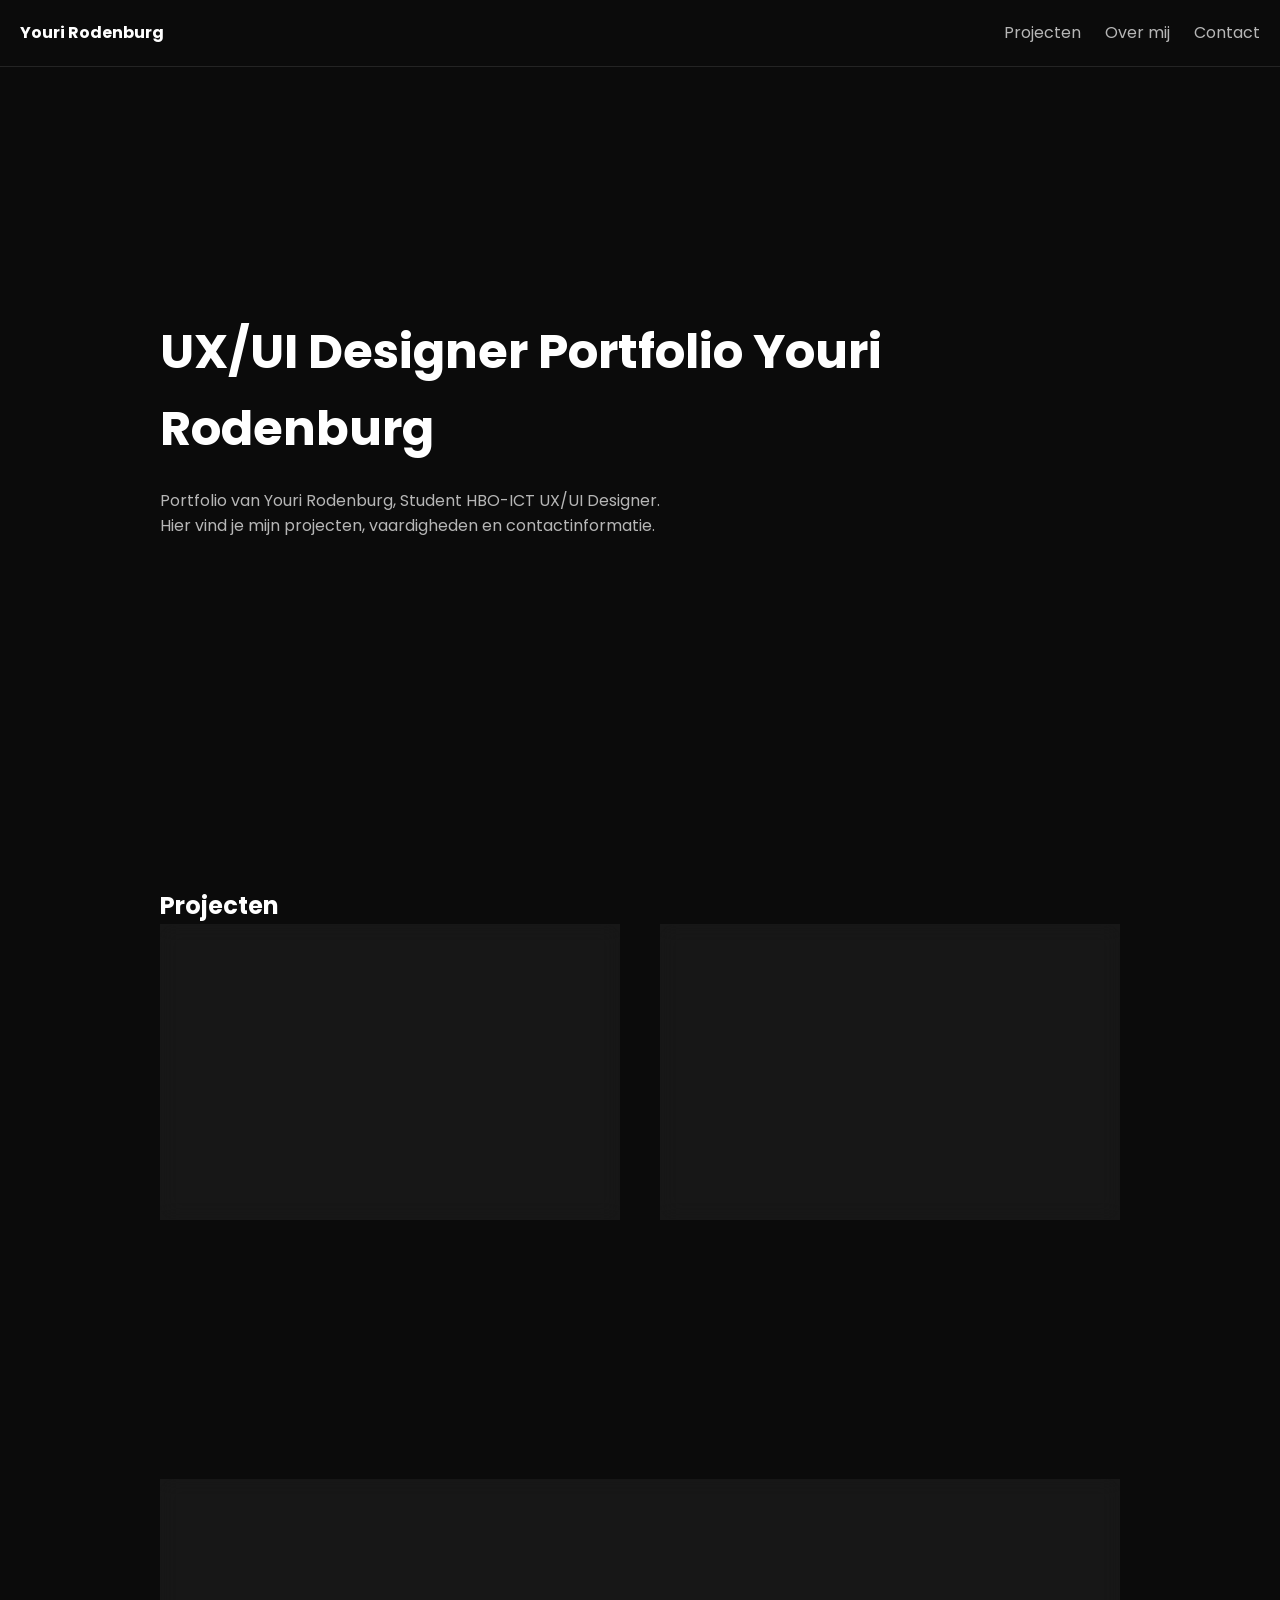
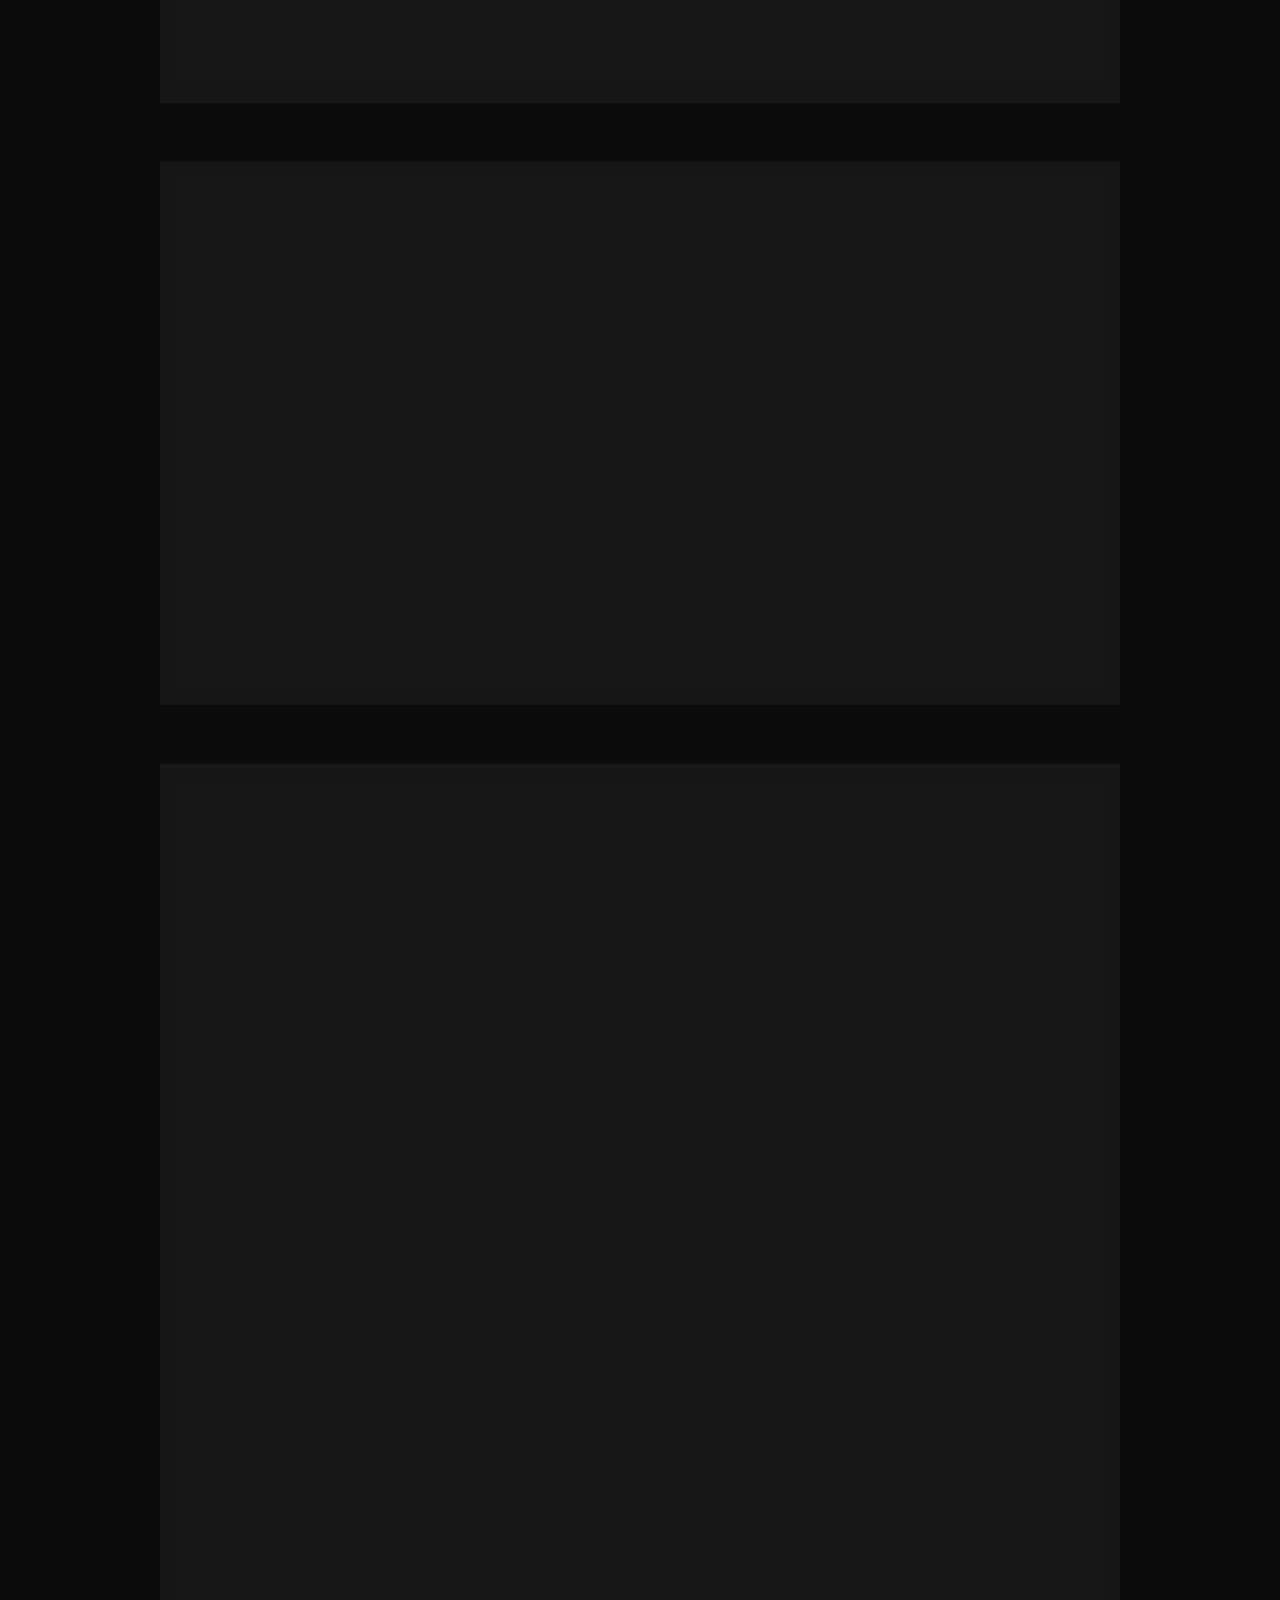
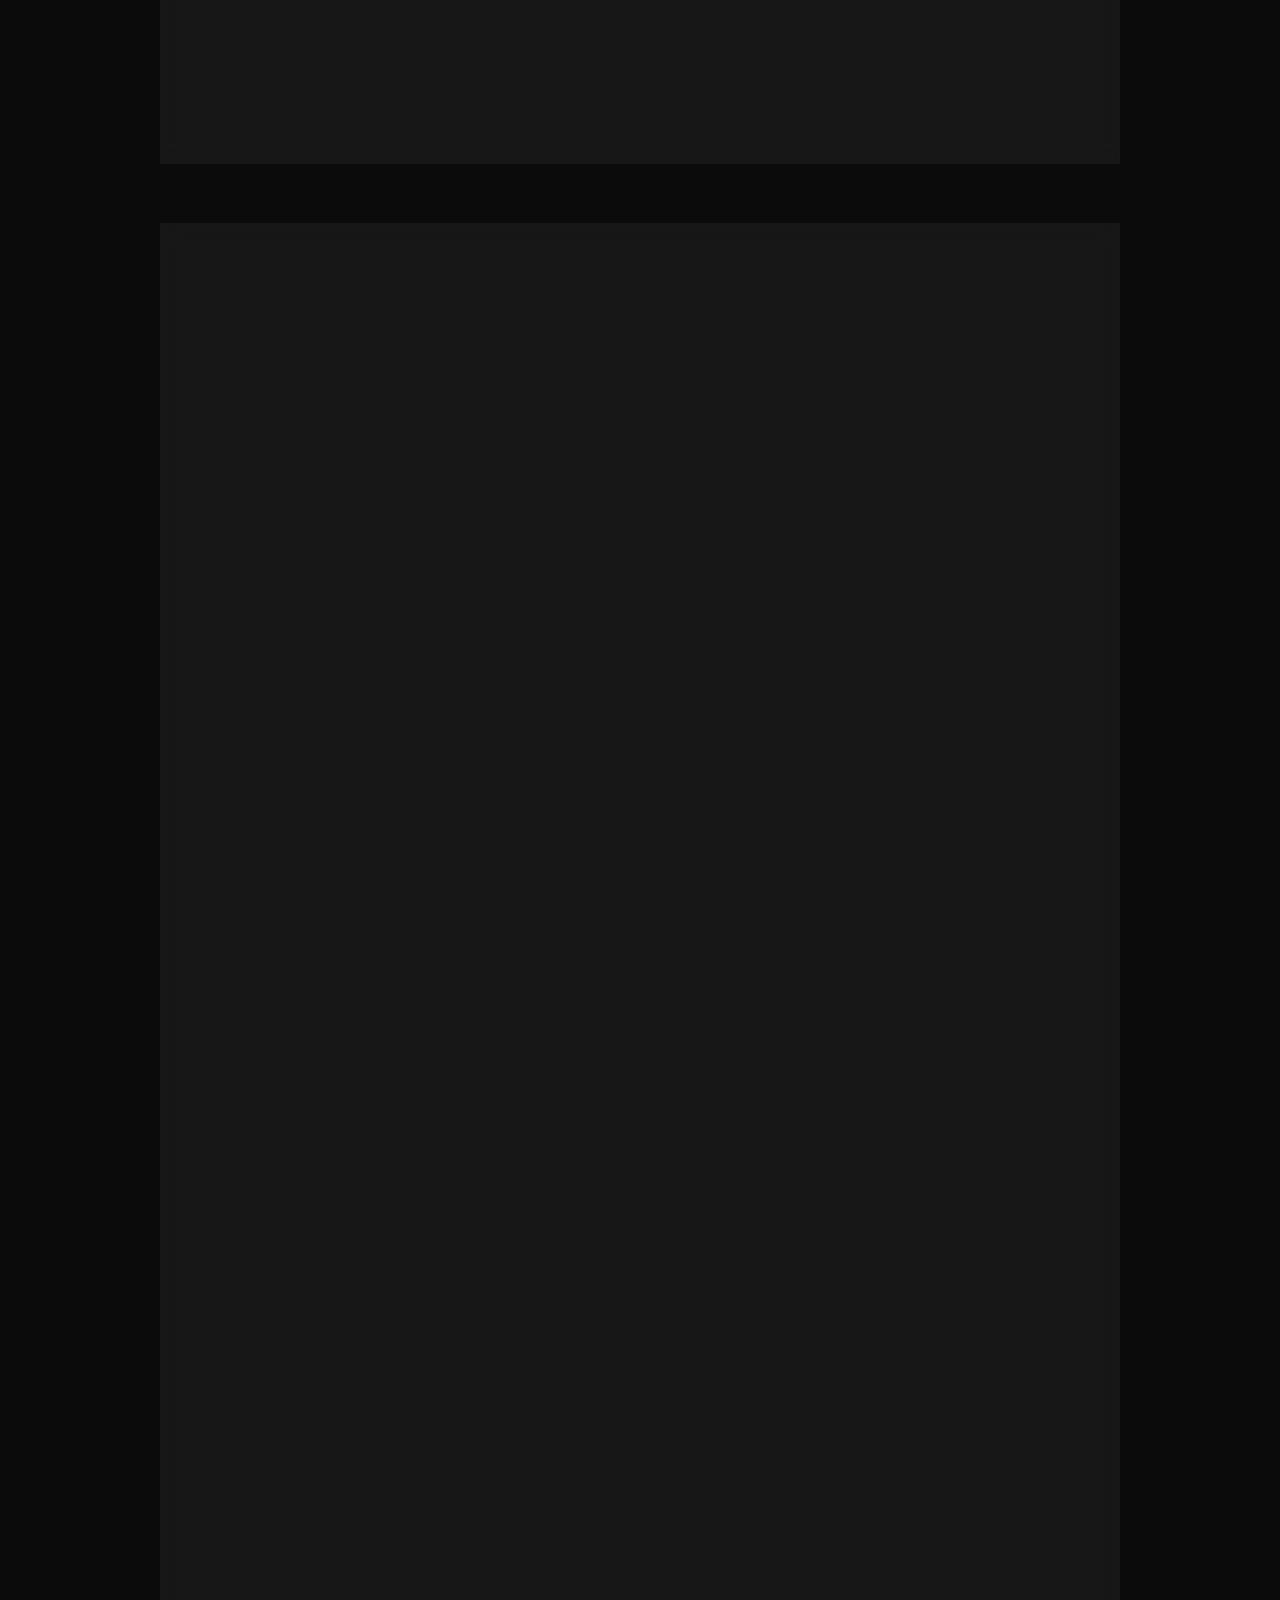
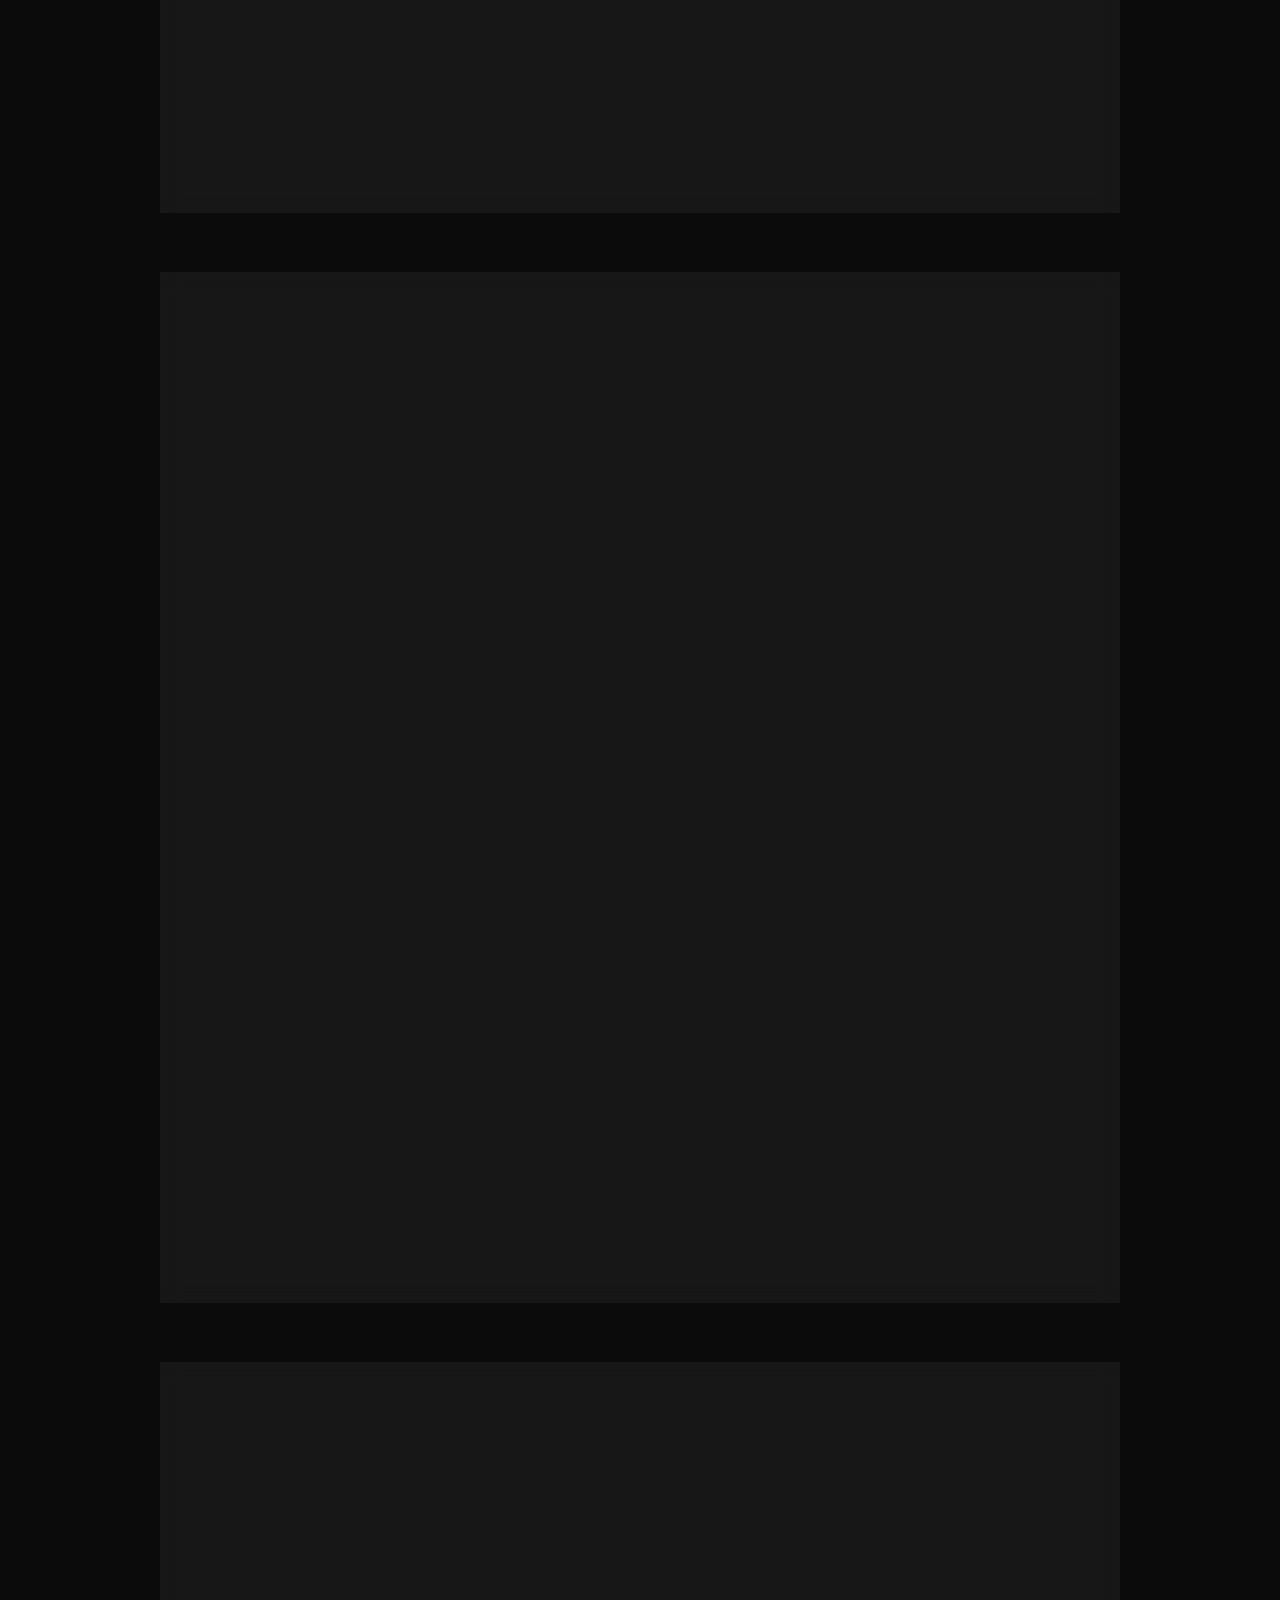
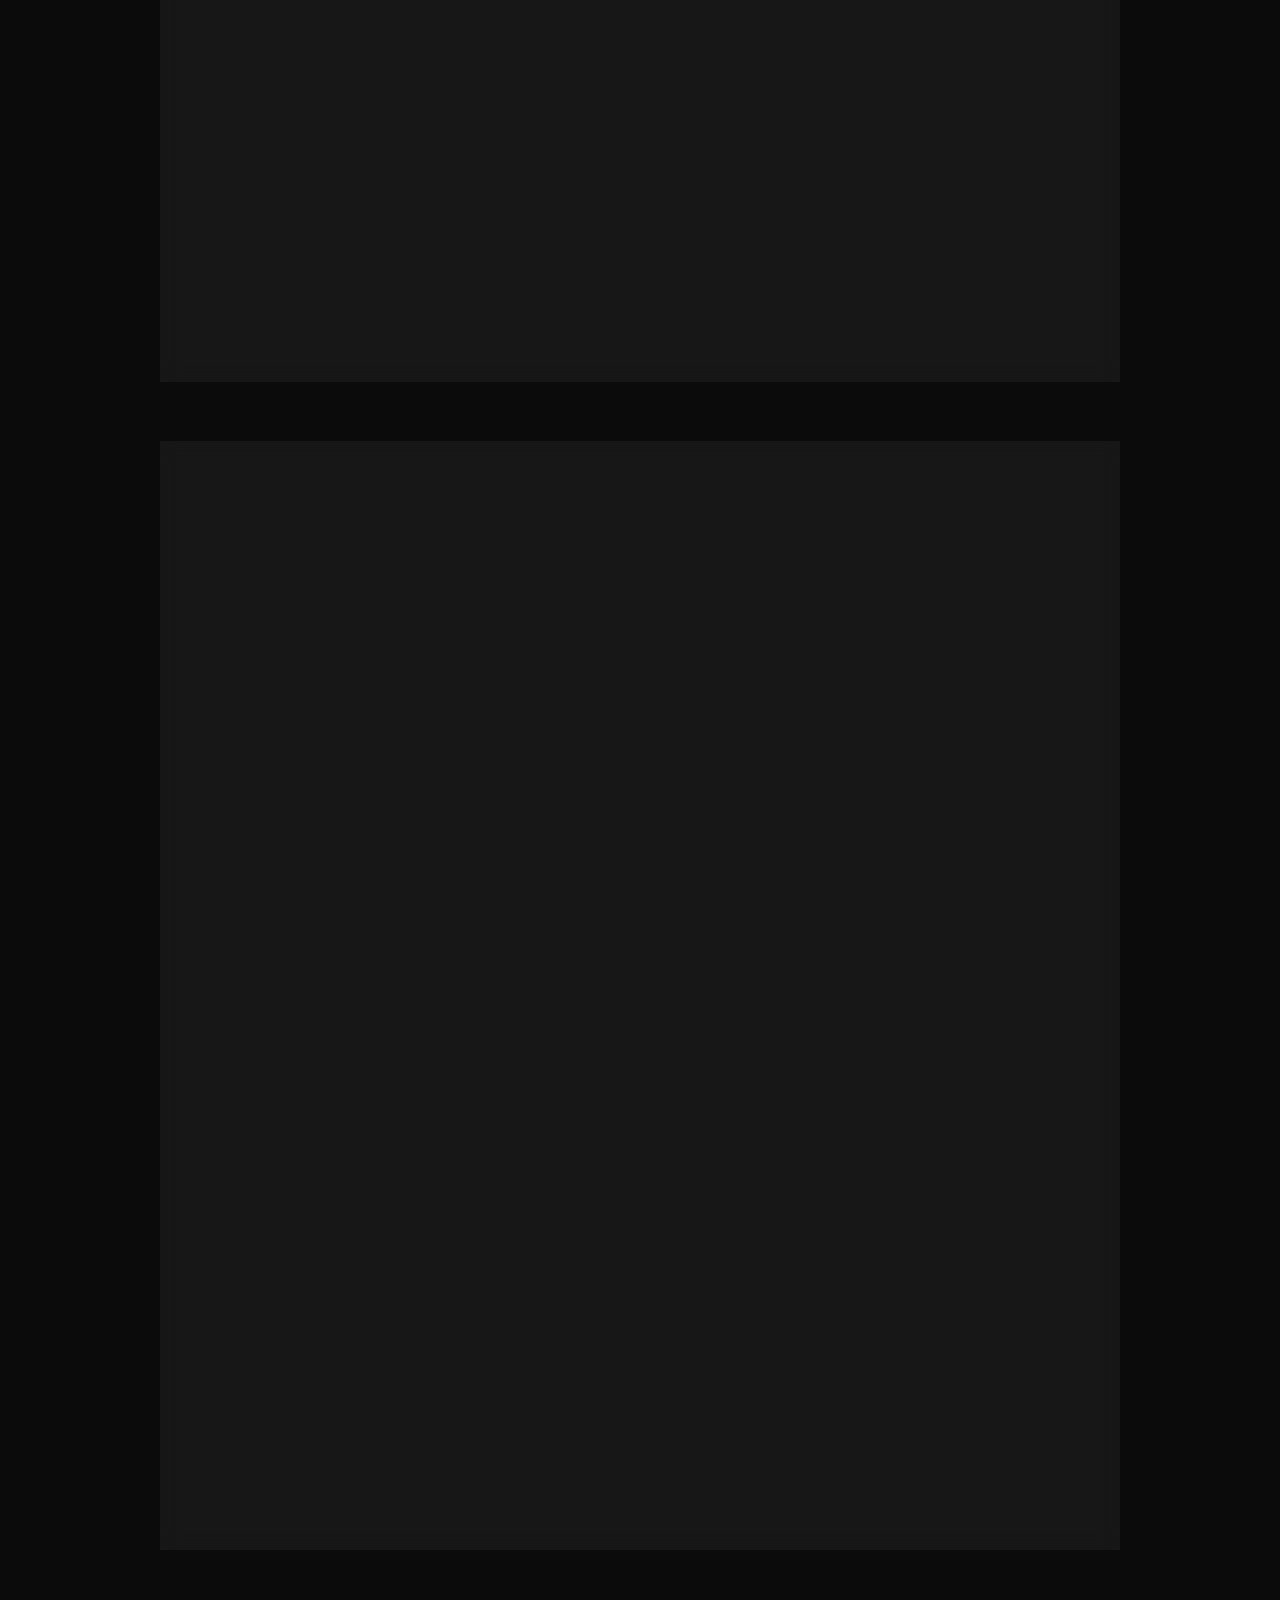
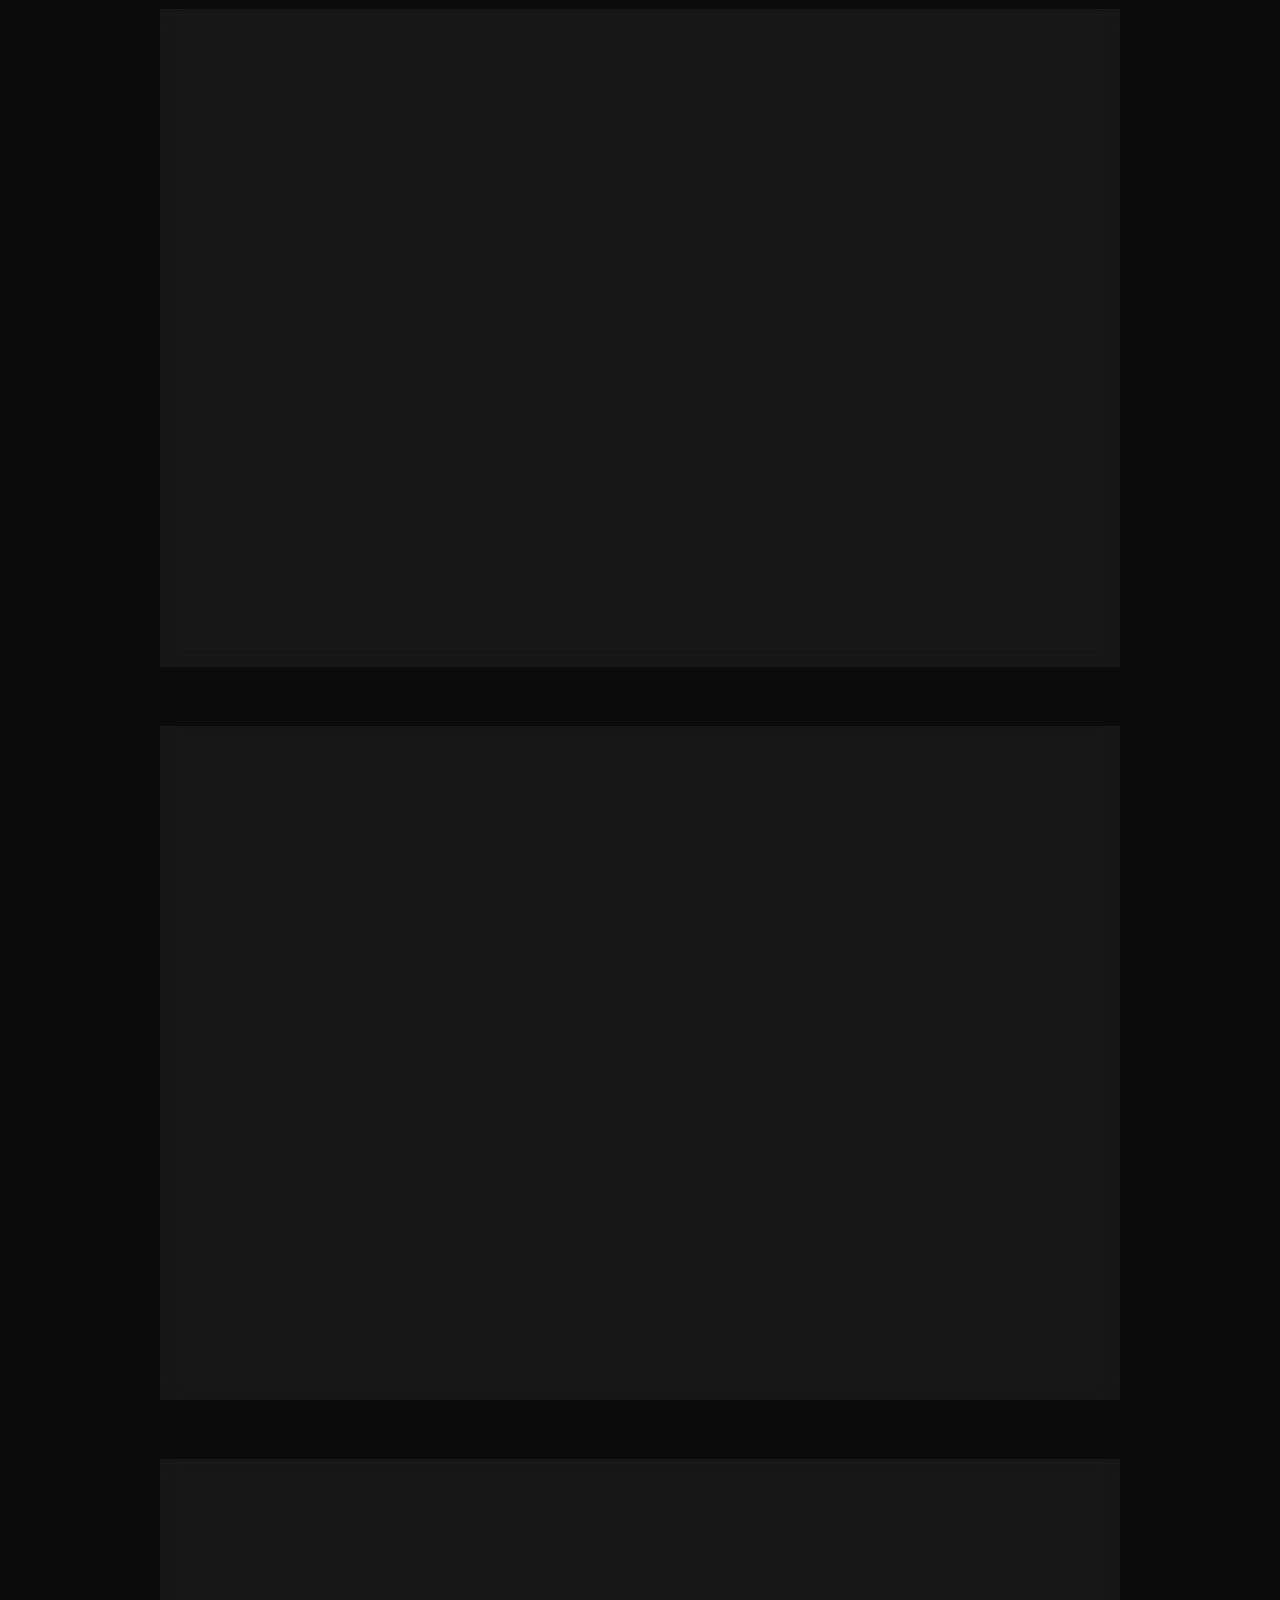
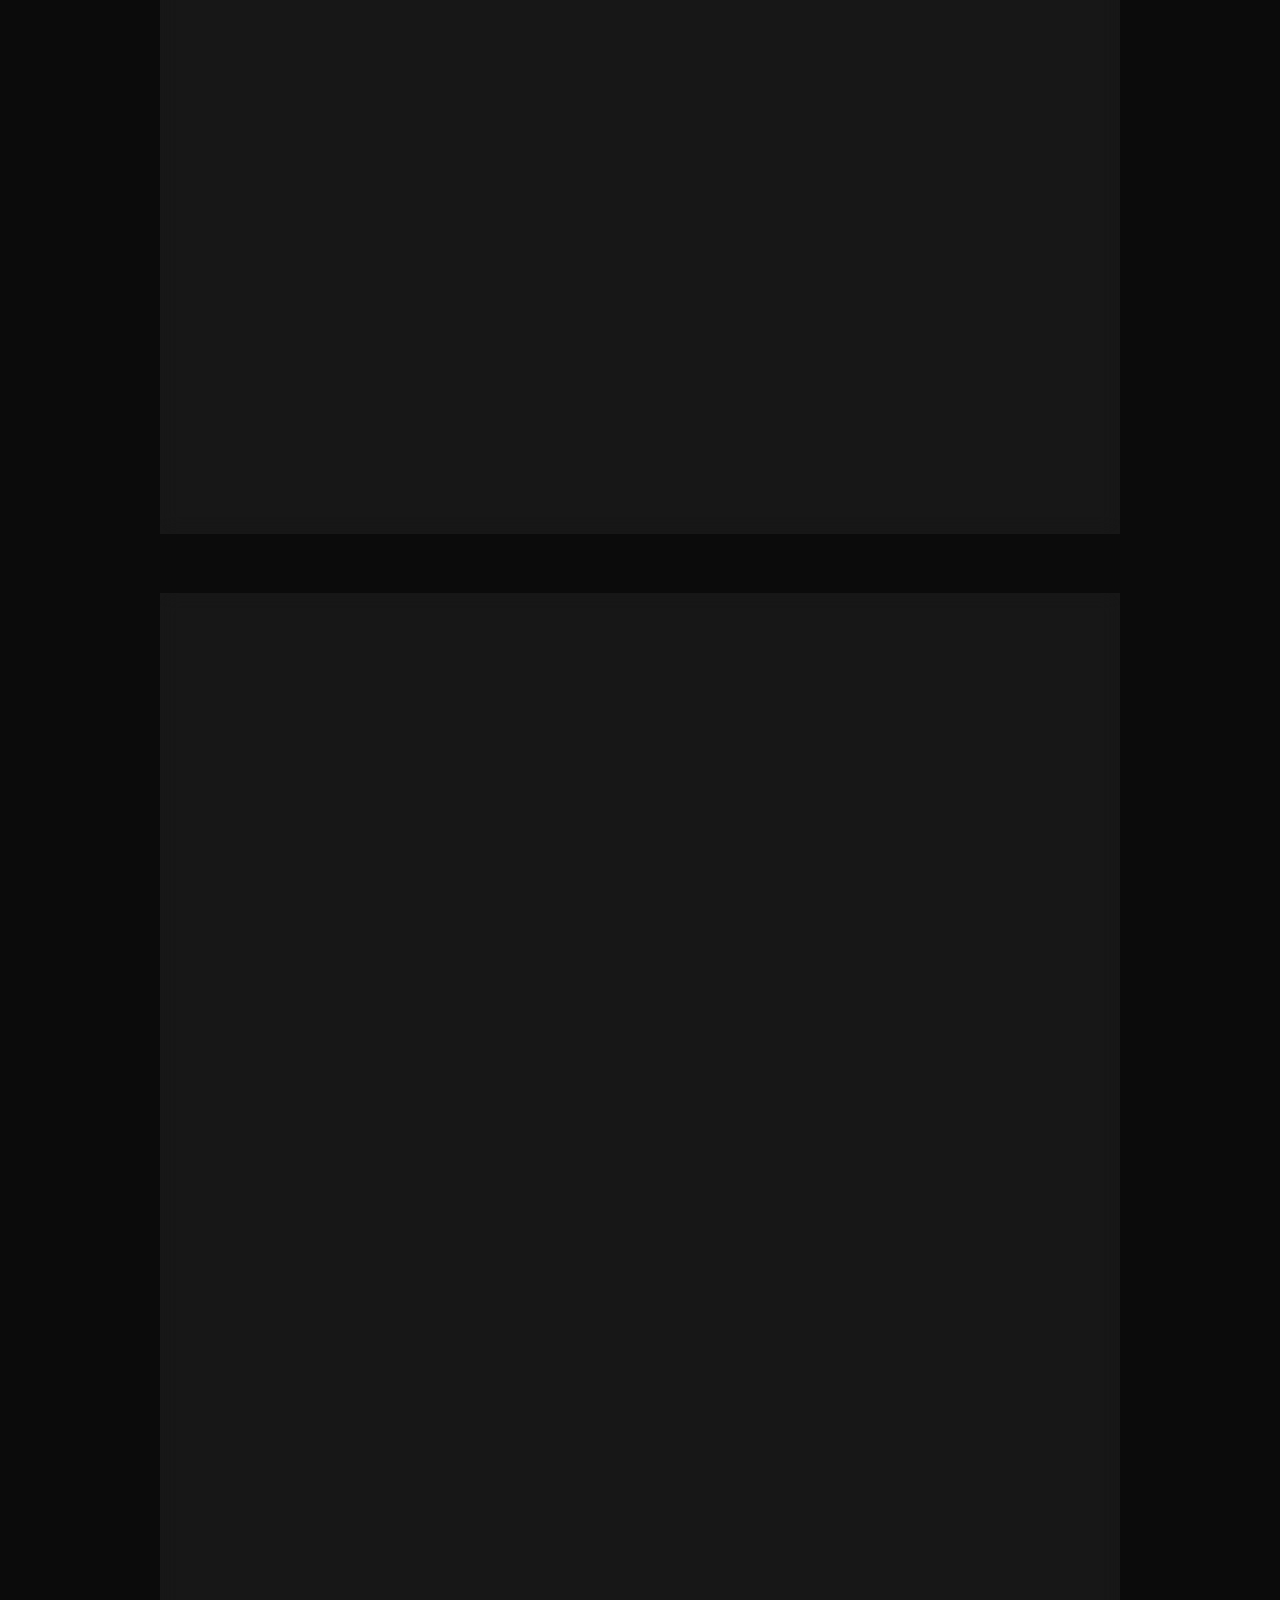
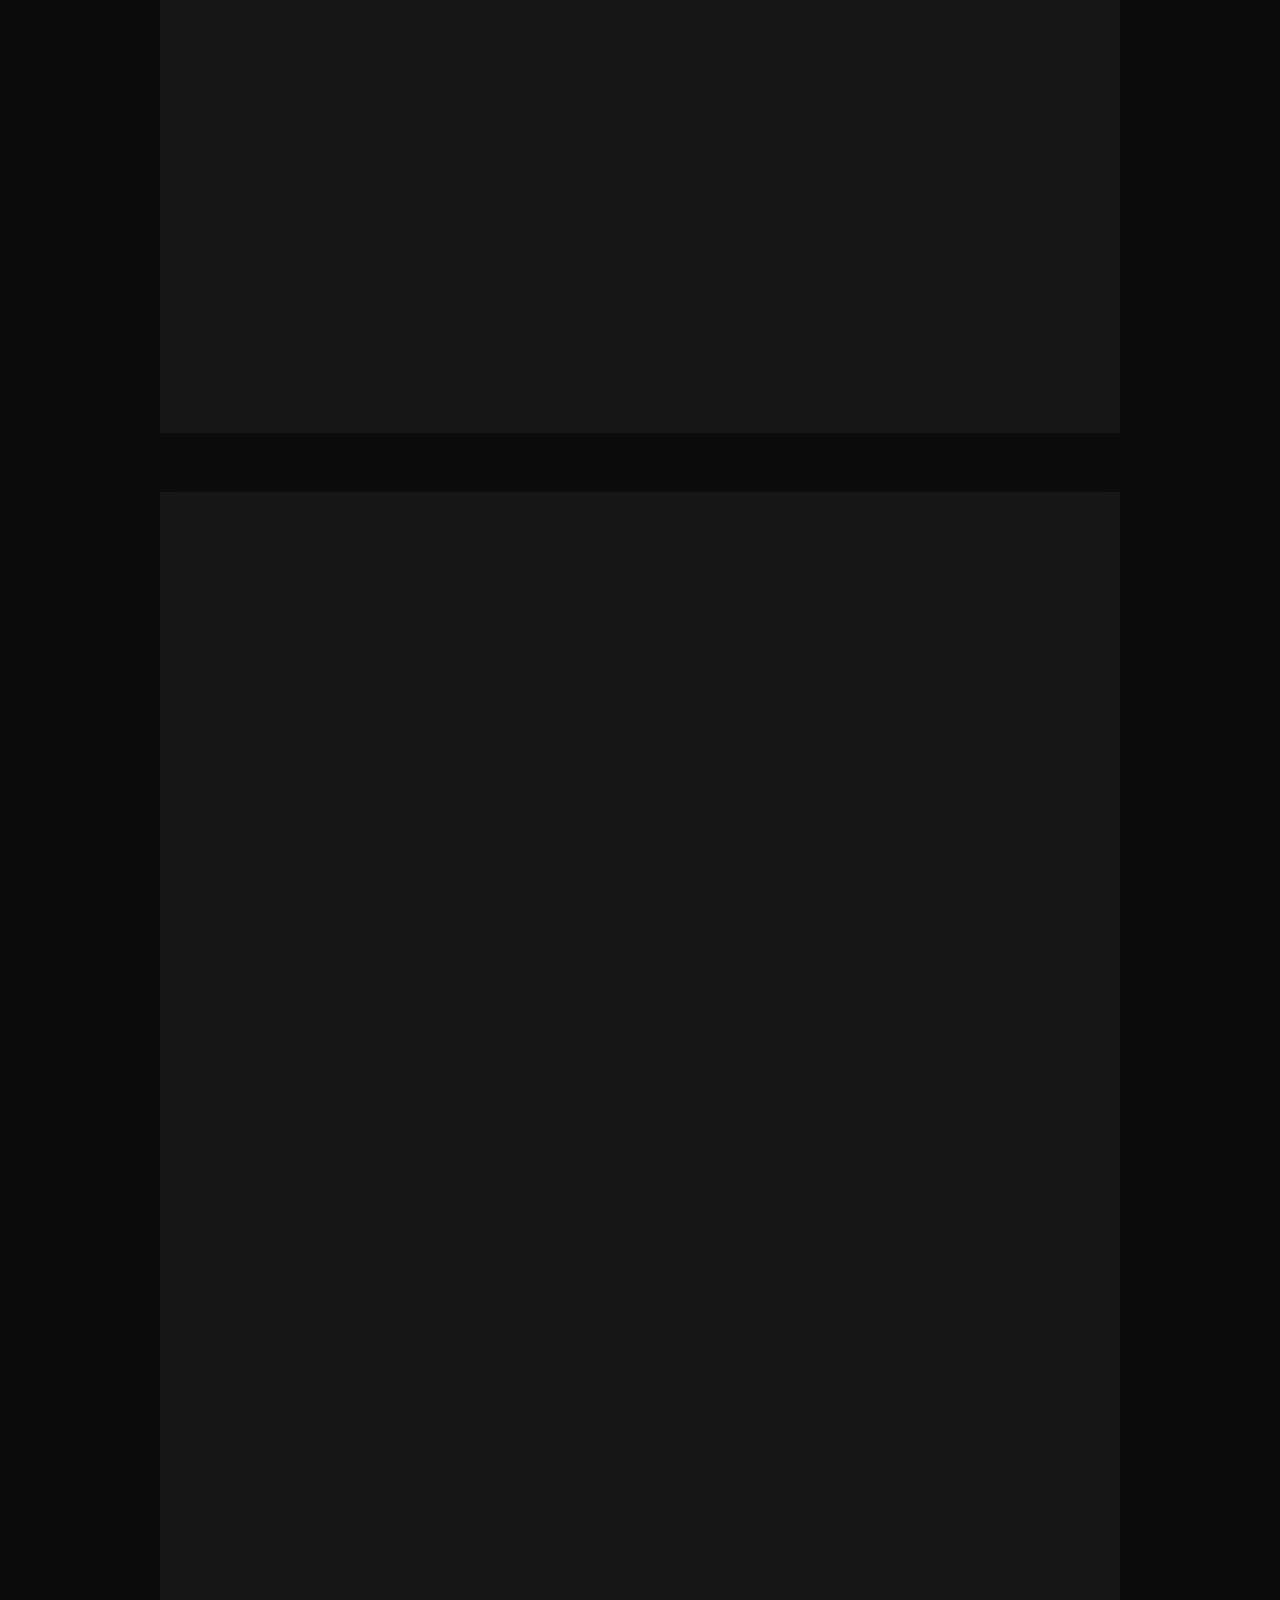
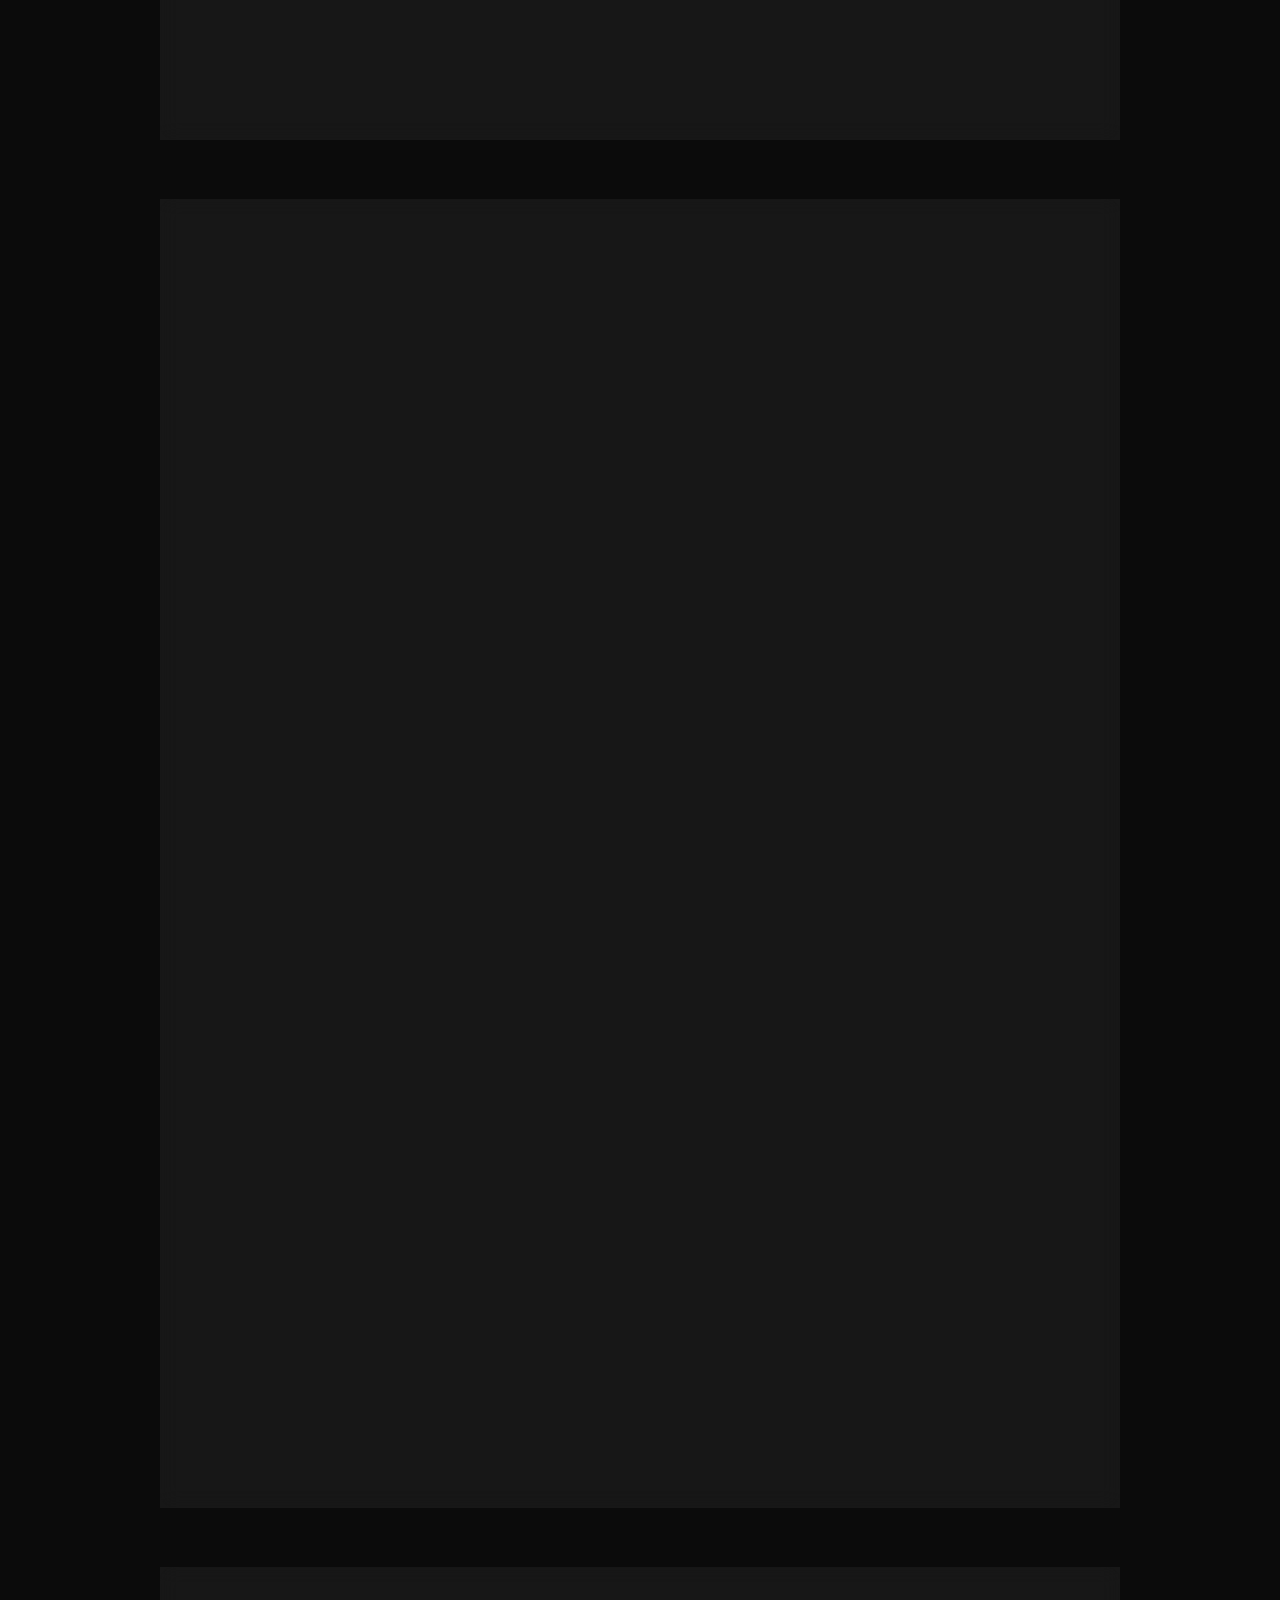
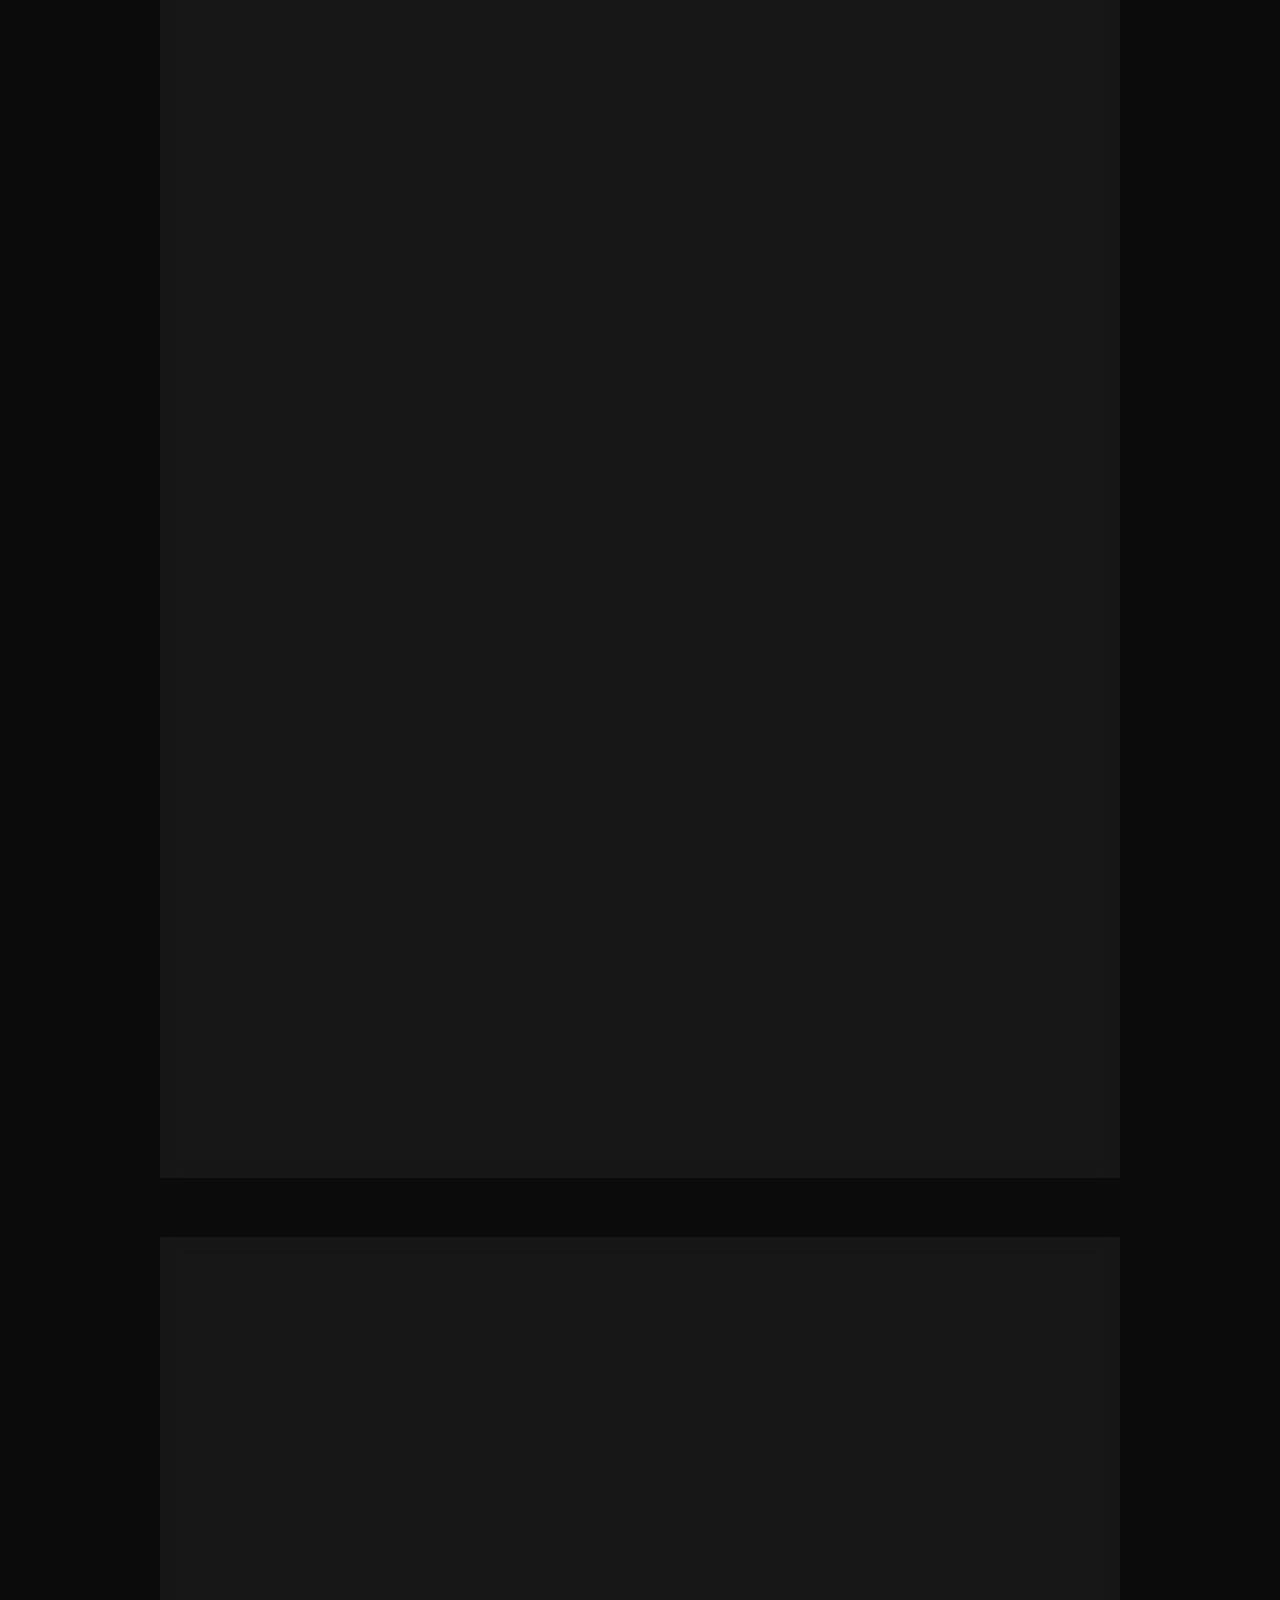
==== commit 11bd30aa: "Merge branch 'main' of https://github.com/yoery/portfolio_Youri_Rodenburg_HBO" ====
--- a/index.html
+++ b/index.html
@@ -364,13 +364,24 @@
 <h2>Hi-Fi Design</h2>
 <img src="images/wireframes_high.png">
 <h4>Componenten</h4>
-<p>Componenten</p>
+<p>
+    De interface is opgebouwd uit herbruikbare UI-componenten zoals knoppen, navigatiebalken, kaarten voor ruimtes, formulieren en iconen. 
+    Door gebruik te maken van consistente componenten blijft het ontwerp overzichtelijk en herkenbaar voor de gebruiker. 
+    Dit zorgt voor een betere usability en maakt het ontwerp makkelijker schaalbaar en aanpasbaar.
+</p>
 <br>
 <h4>States</h4>
-<p>States</p>
+<p>
+    Binnen het ontwerp zijn verschillende interaction states toegepast, zoals hover, active, selected en error states bij formulieren. 
+    Deze states geven visuele feedback wanneer een gebruiker interactie heeft met een element. 
+    Hierdoor begrijpt de gebruiker beter wat er gebeurt binnen de interface en wordt de UX verbeterd.
+</p>
 <br>
 <h4>Toeganklijkheid</h4>
-<p>Toegankelijkheid</p>
+<p>
+    Bij het ontwerp is rekening gehouden met accessibility, zoals voldoende kleurcontrast, duidelijke typografie en eenvoudige navigatie. 
+    Hierdoor blijft de interface goed leesbaar en bruikbaar voor een brede groep gebruikers, ook op verschillende apparaten en schermgroottes.
+</p>
 </div>
 
 <div class="glass reveal">
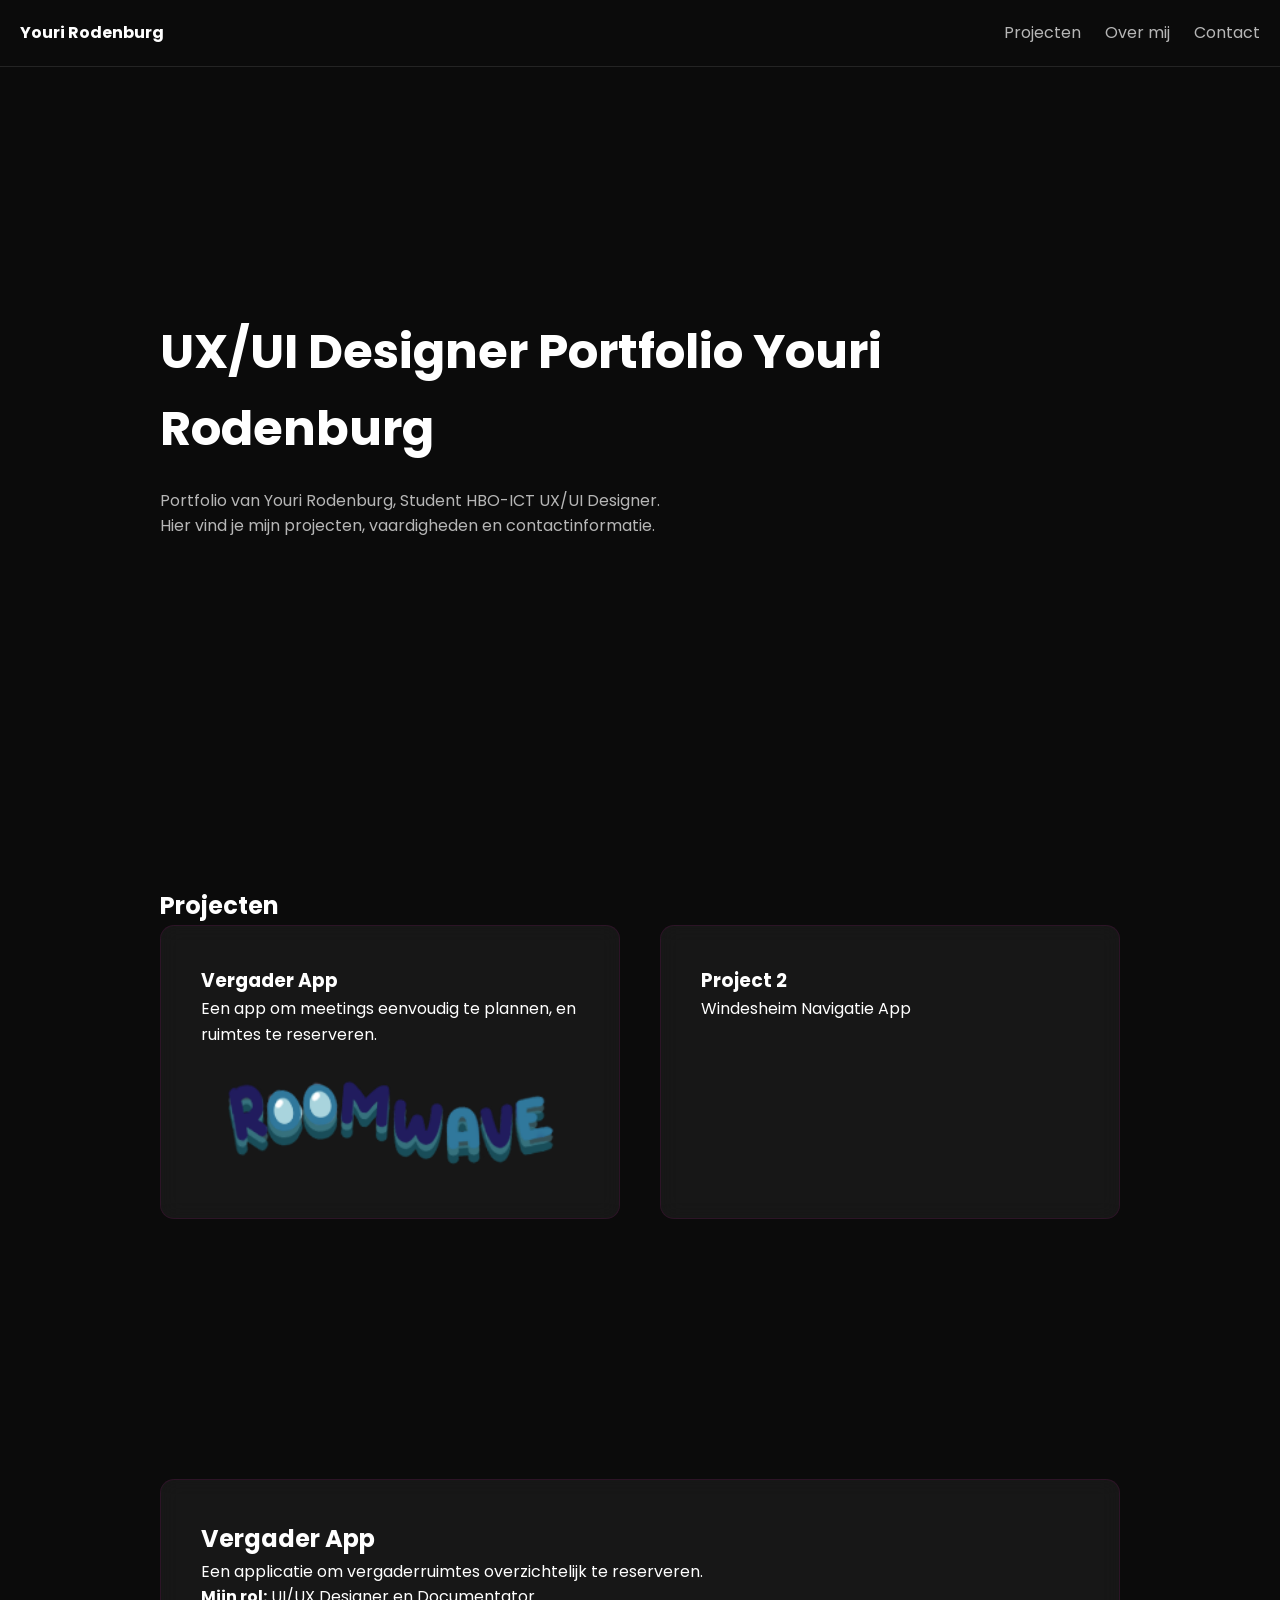
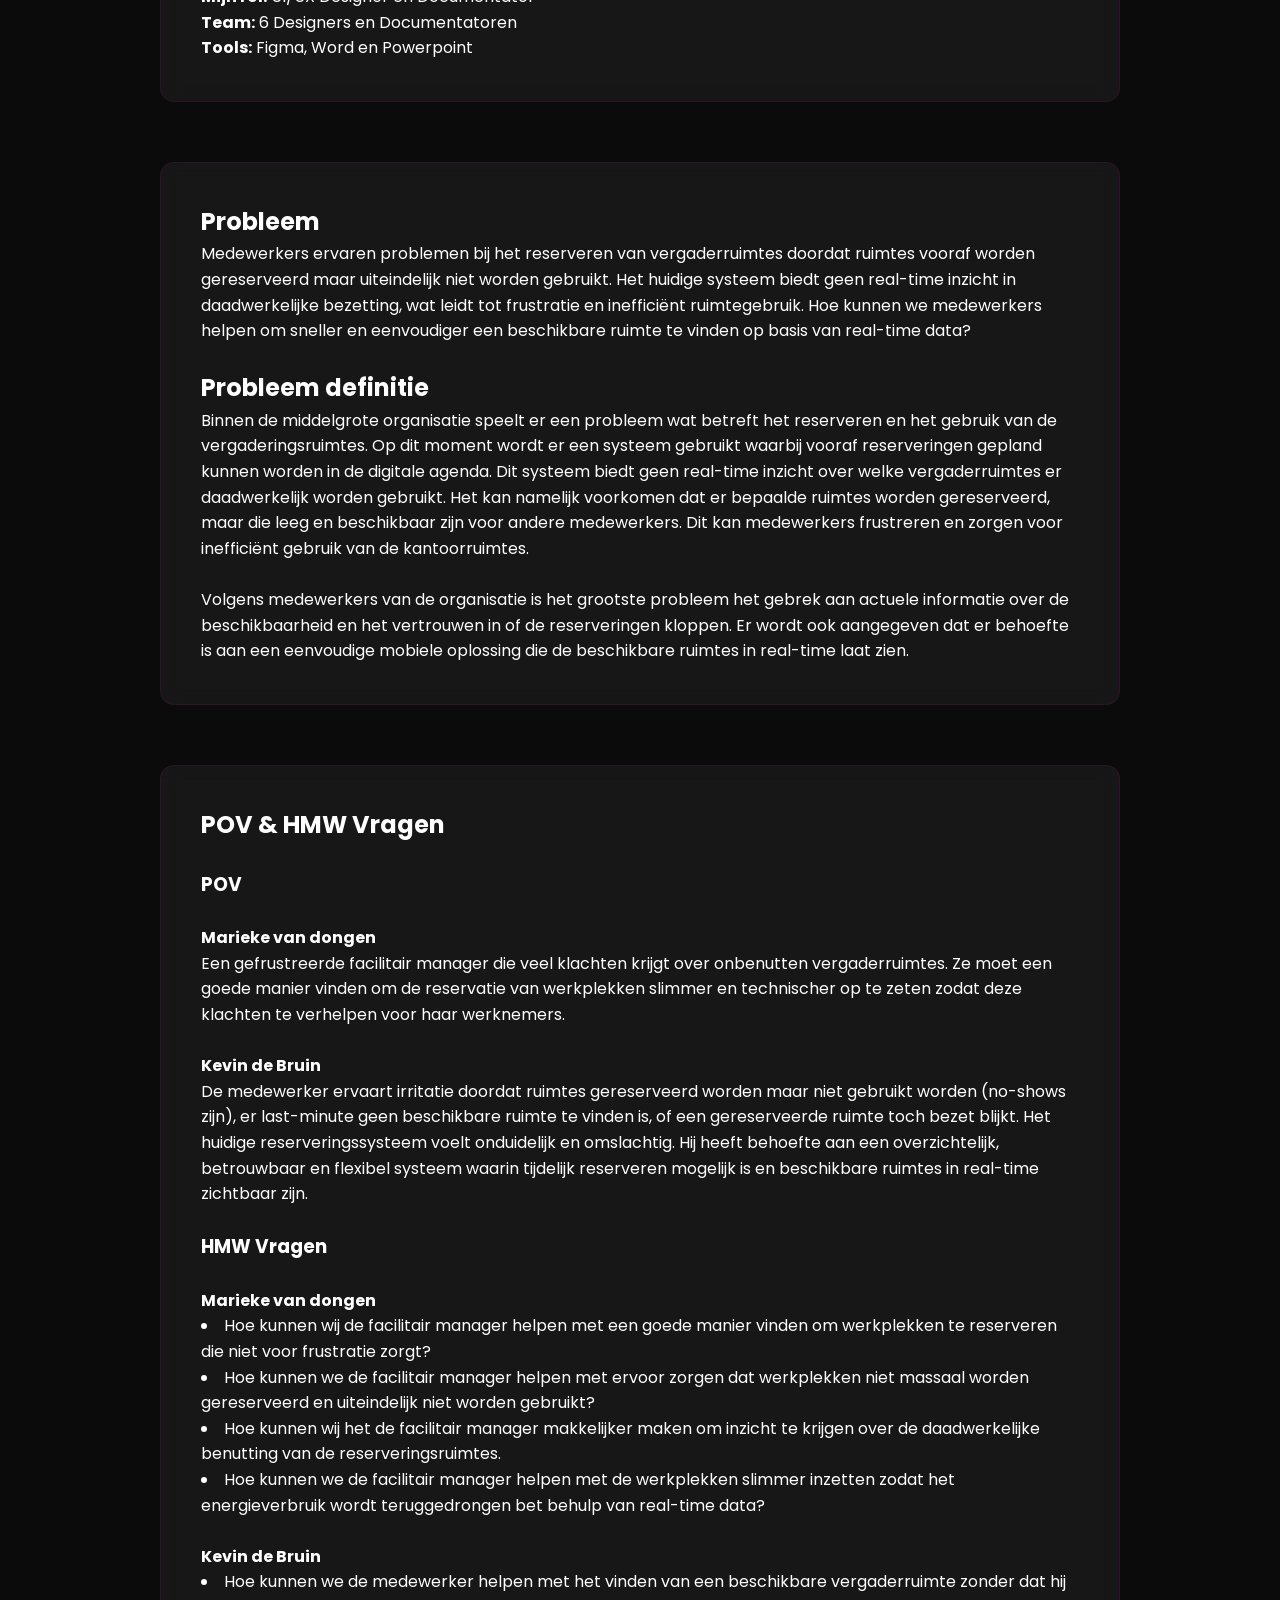
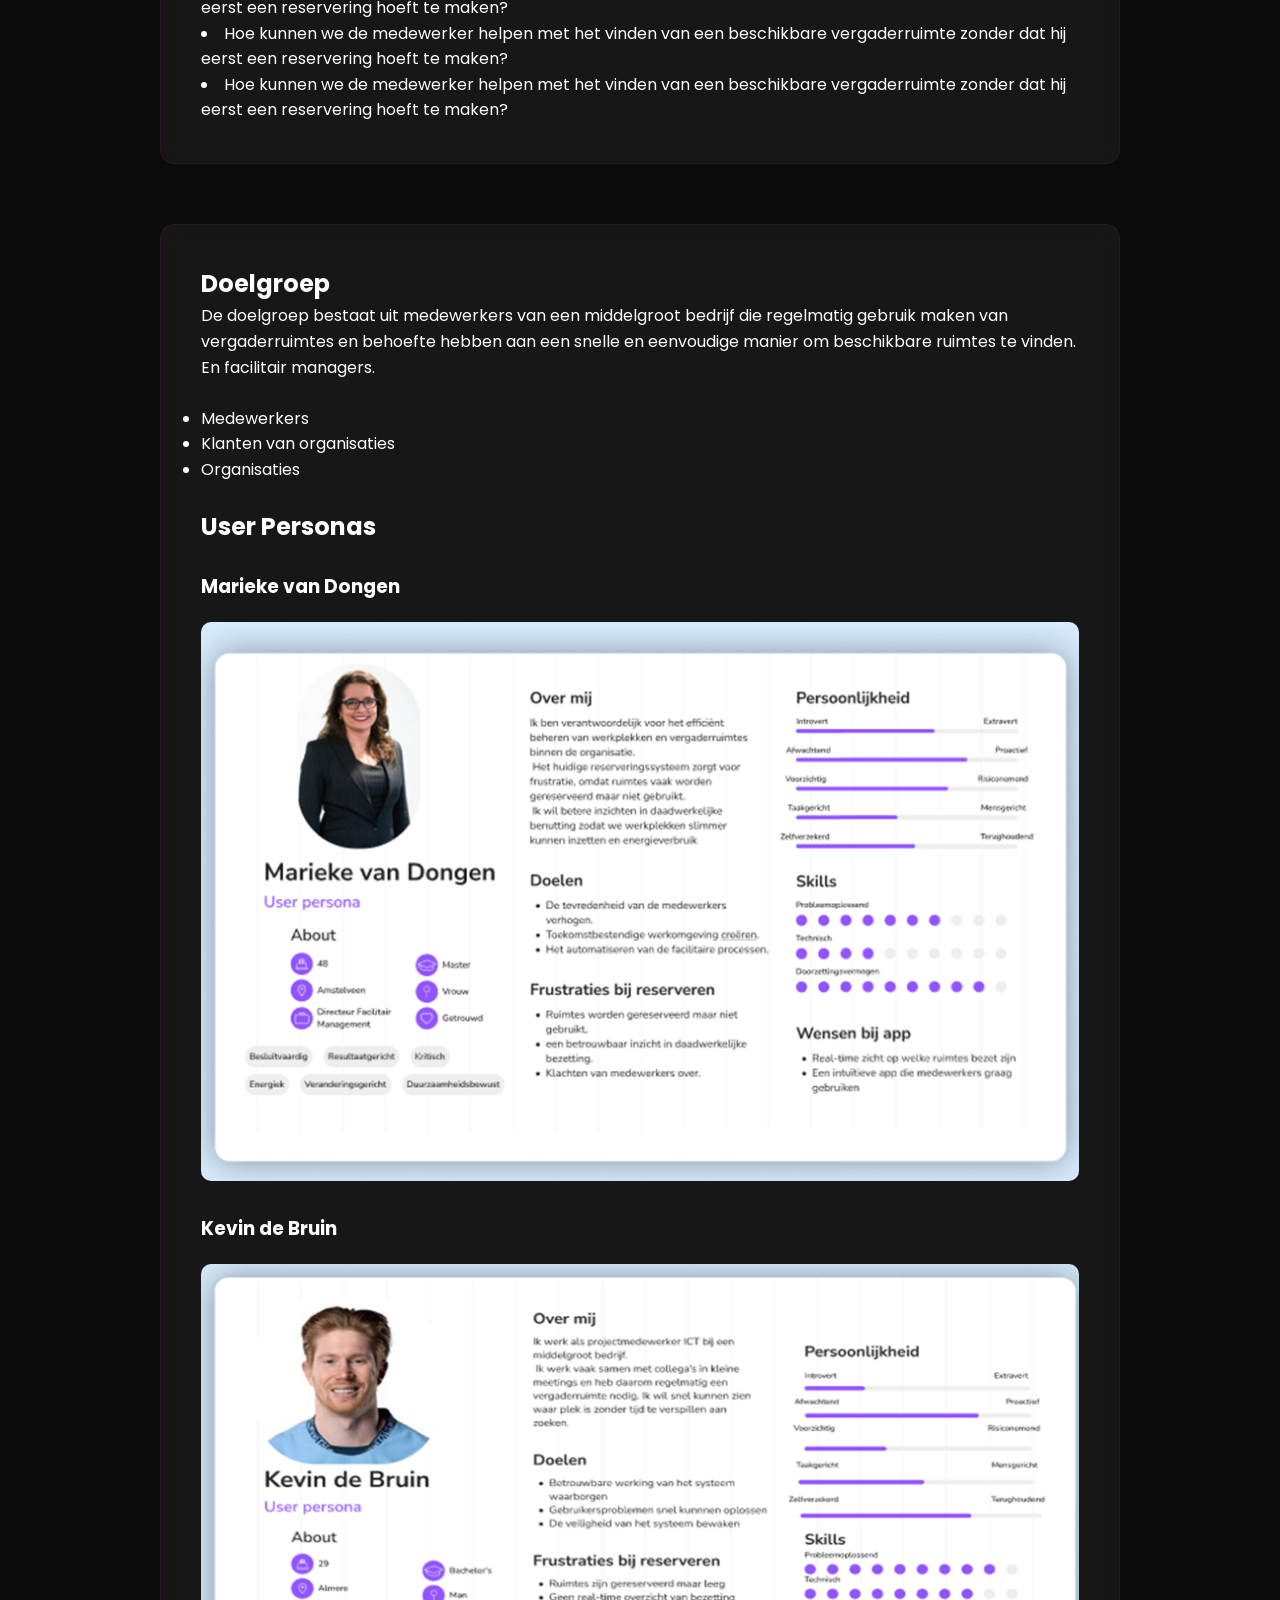
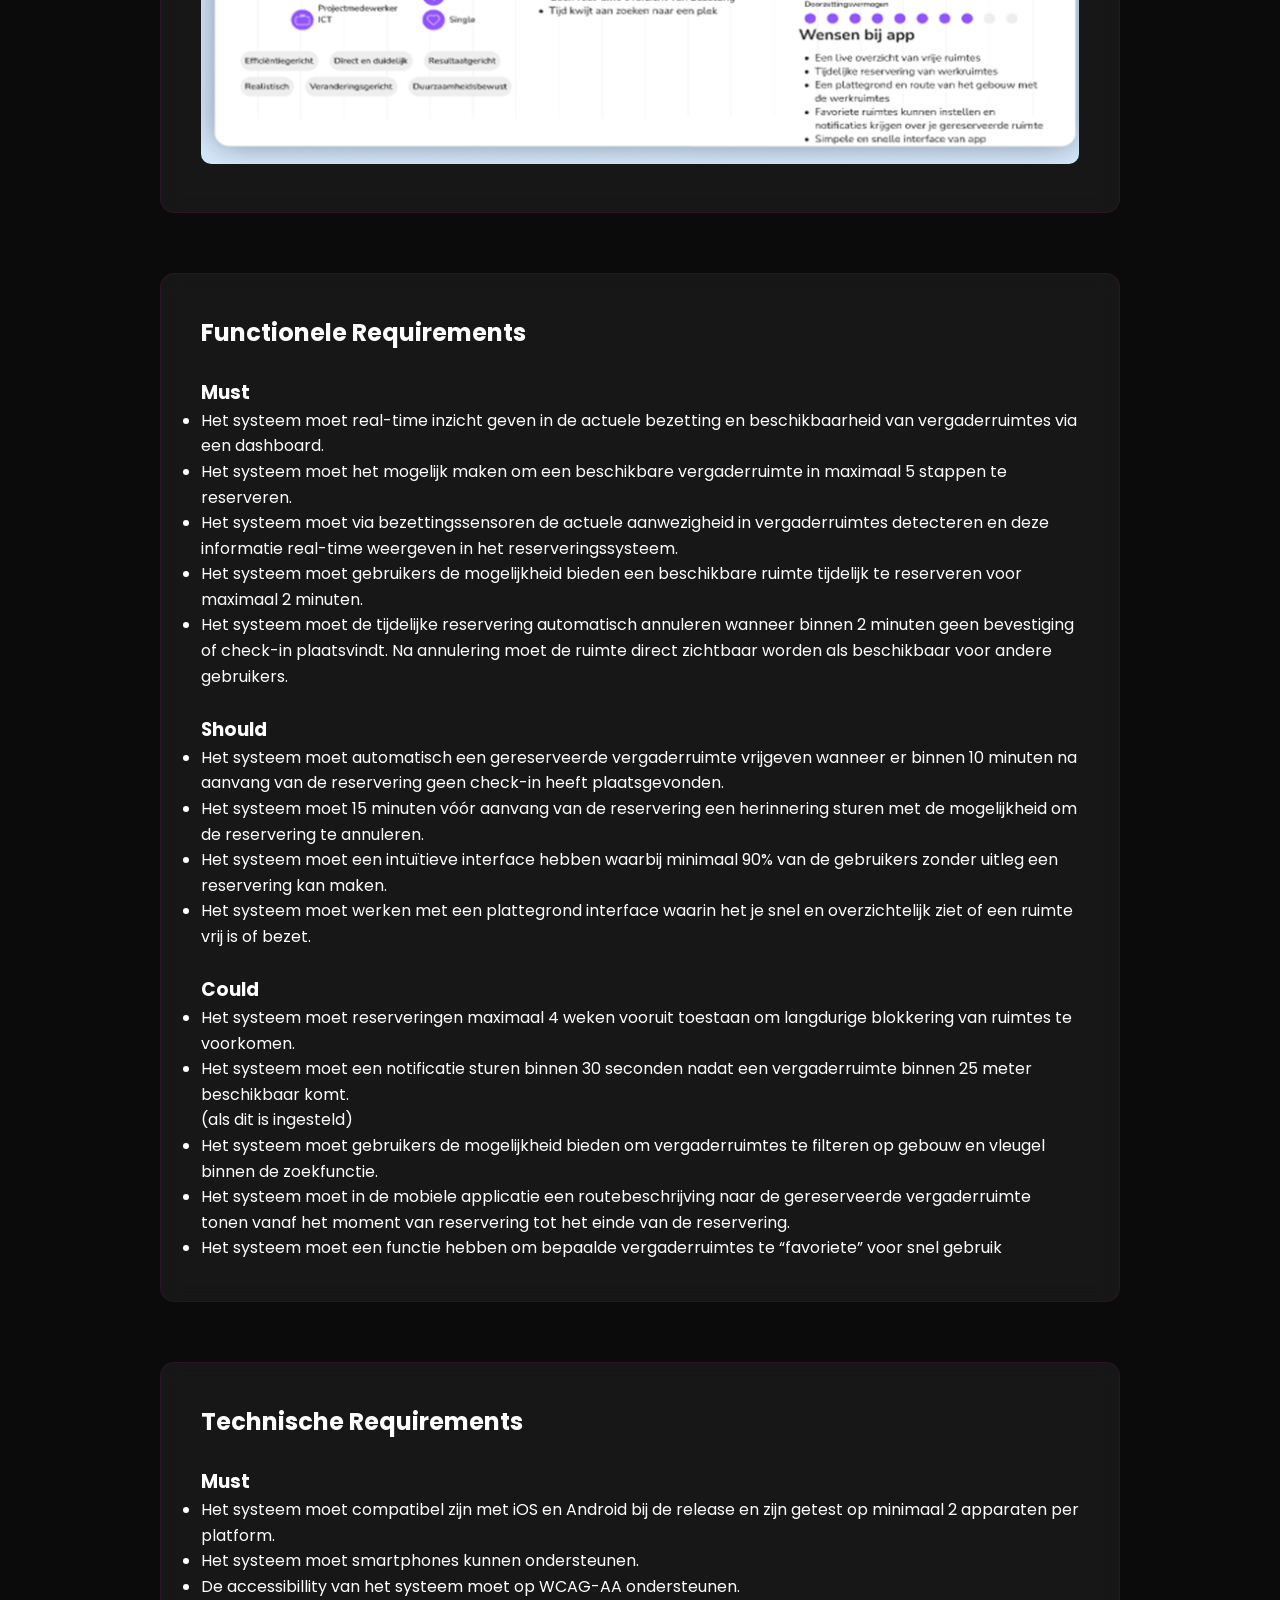
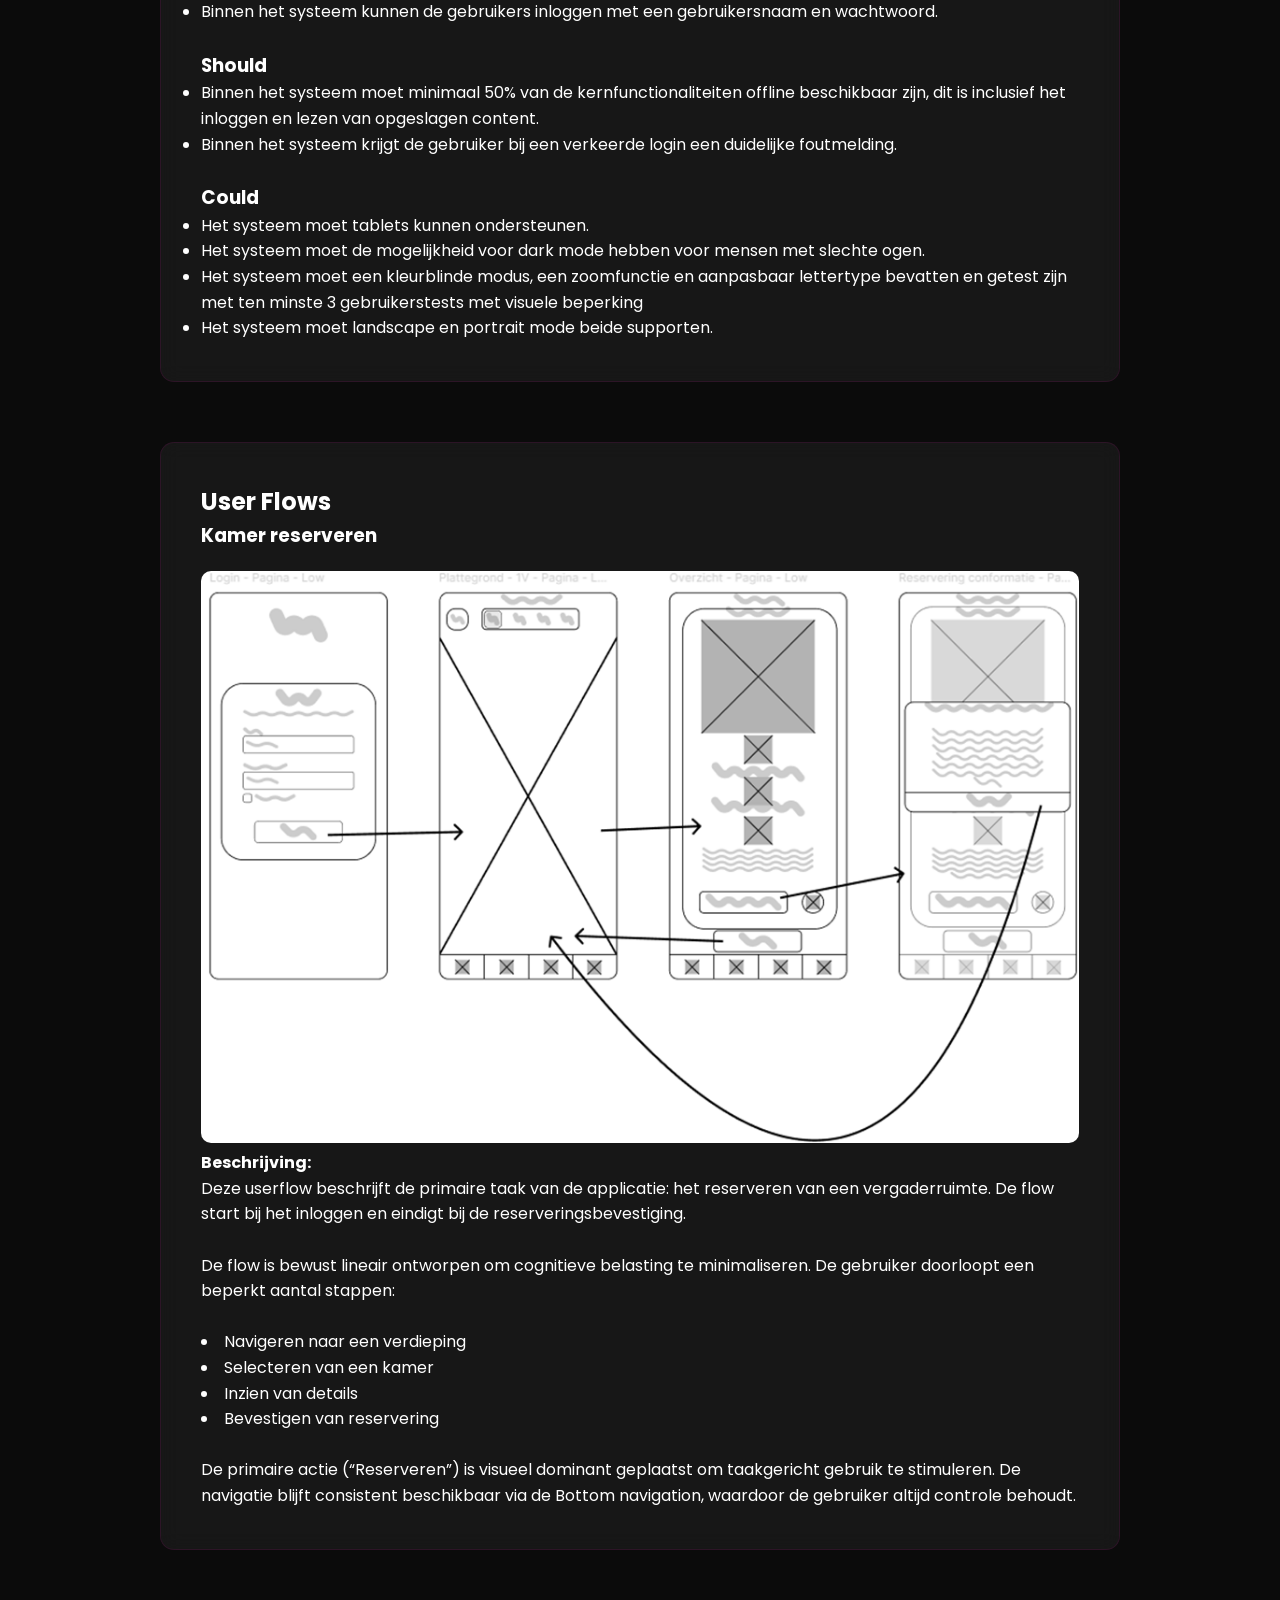
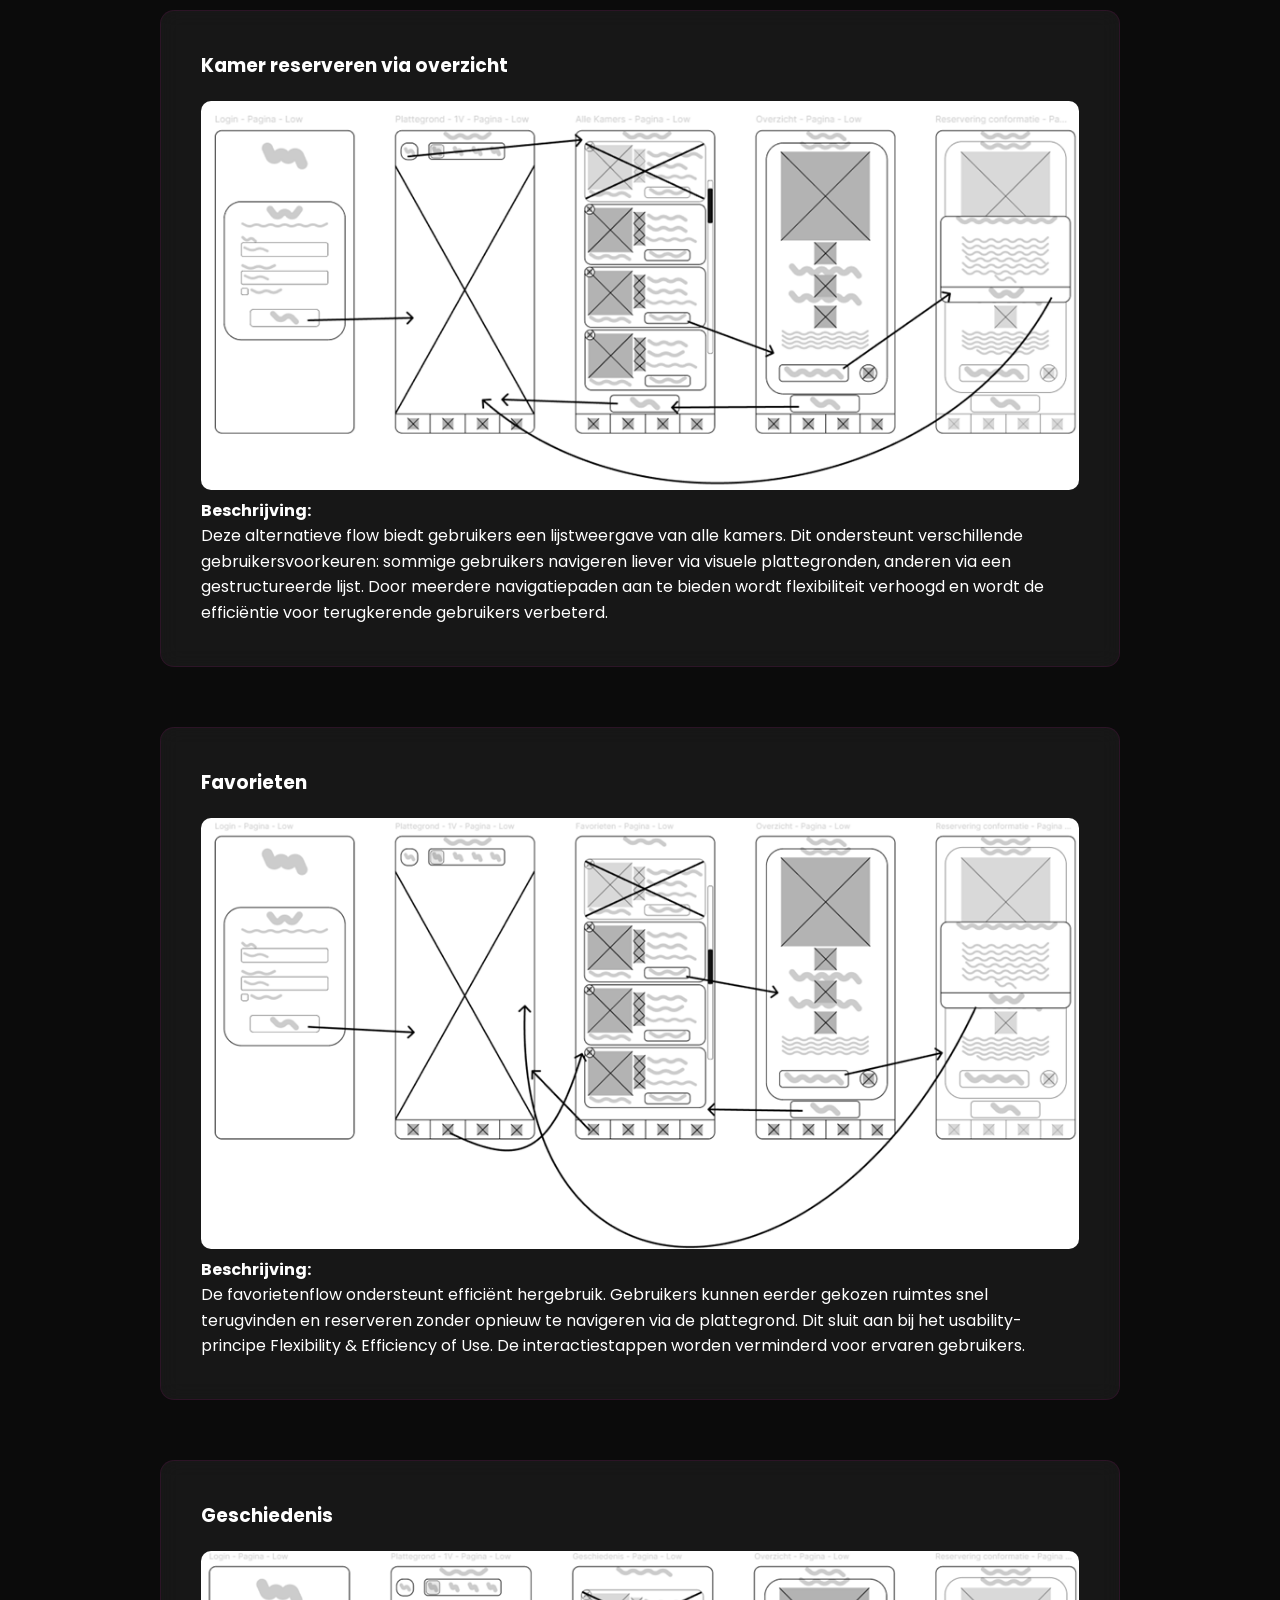
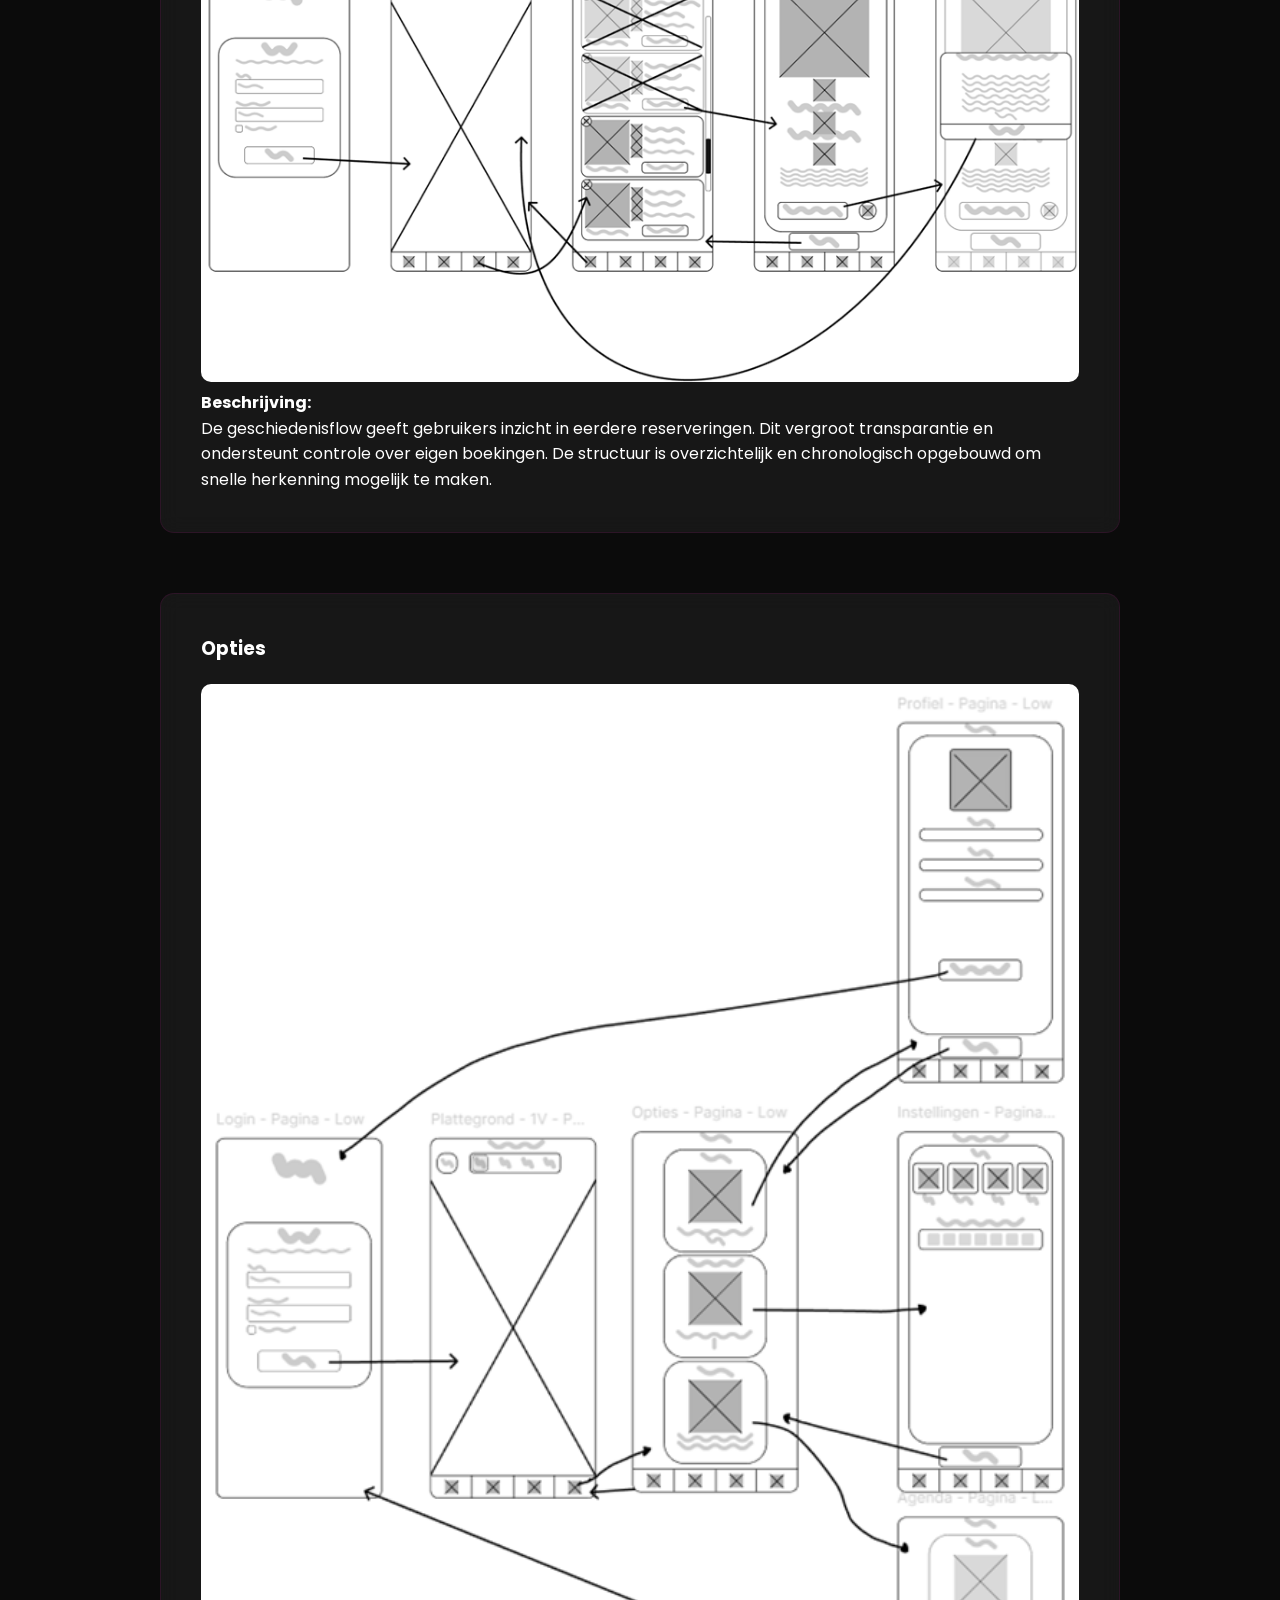
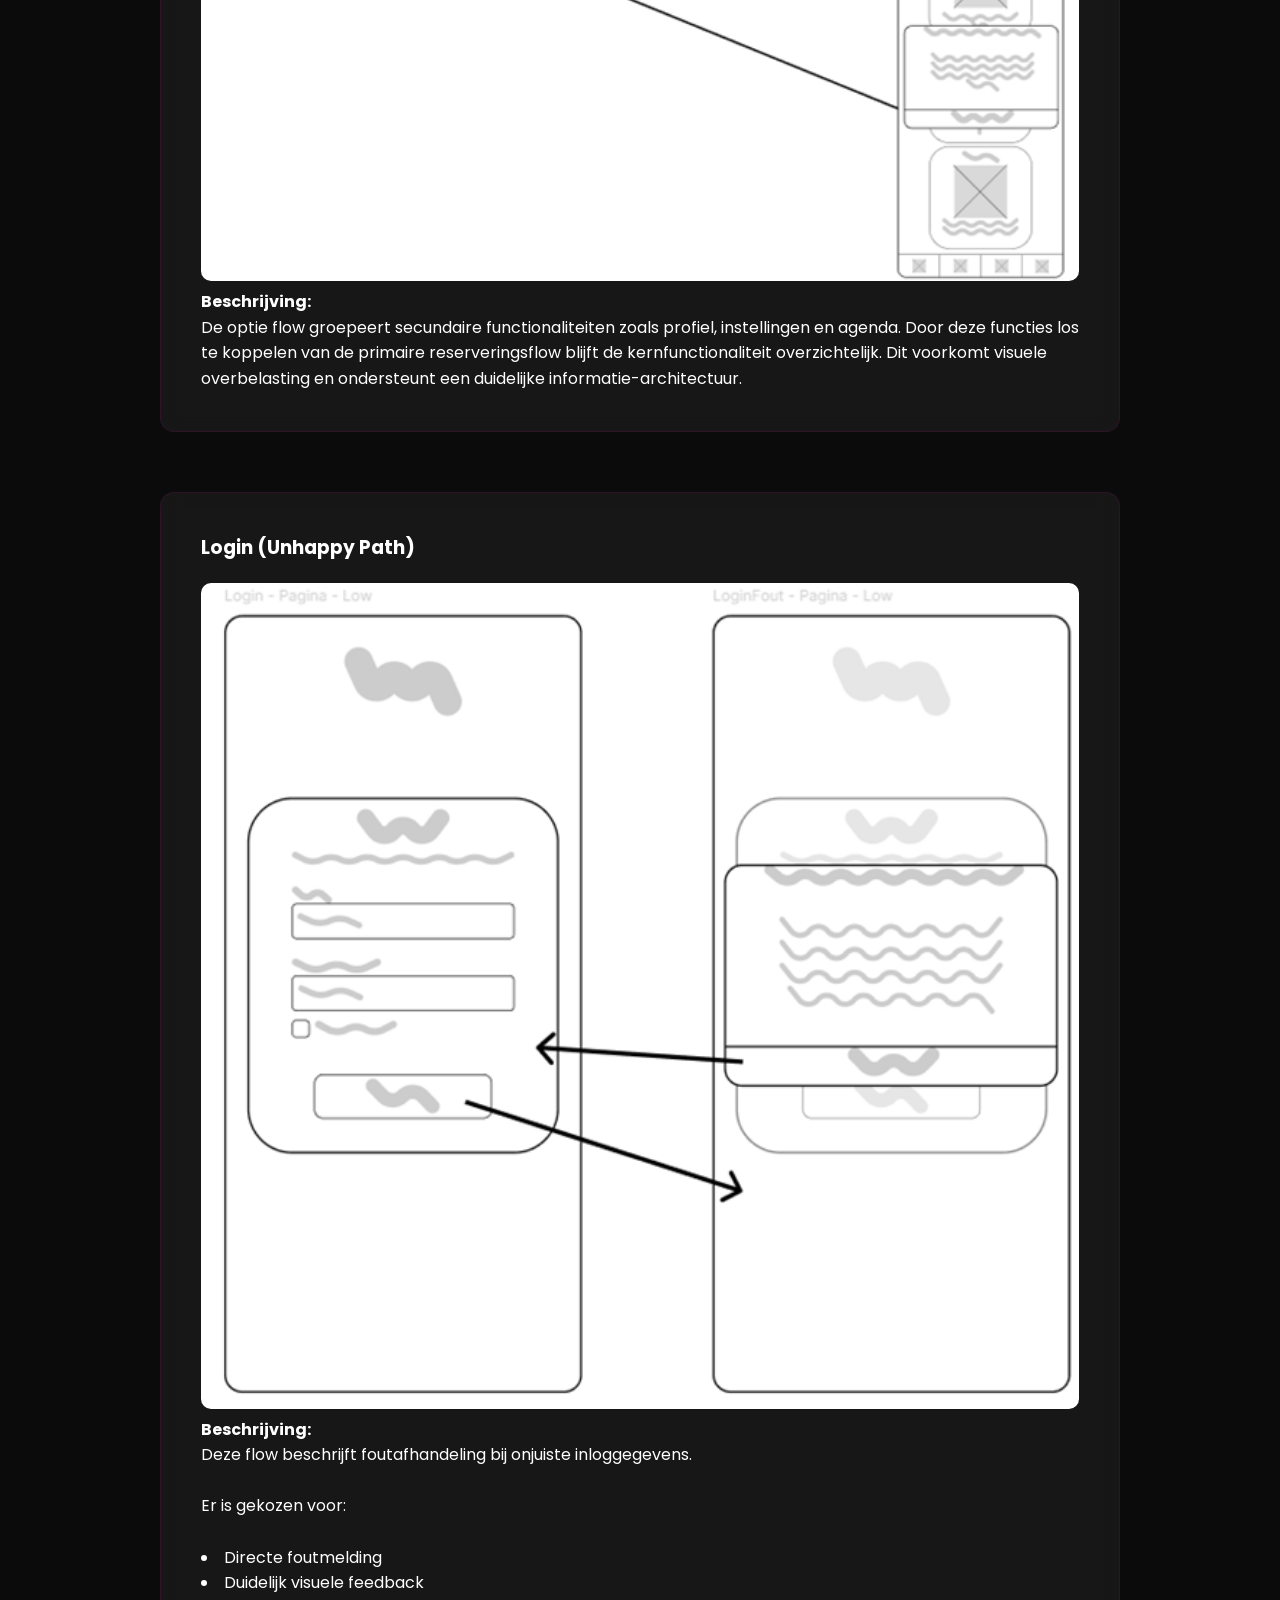
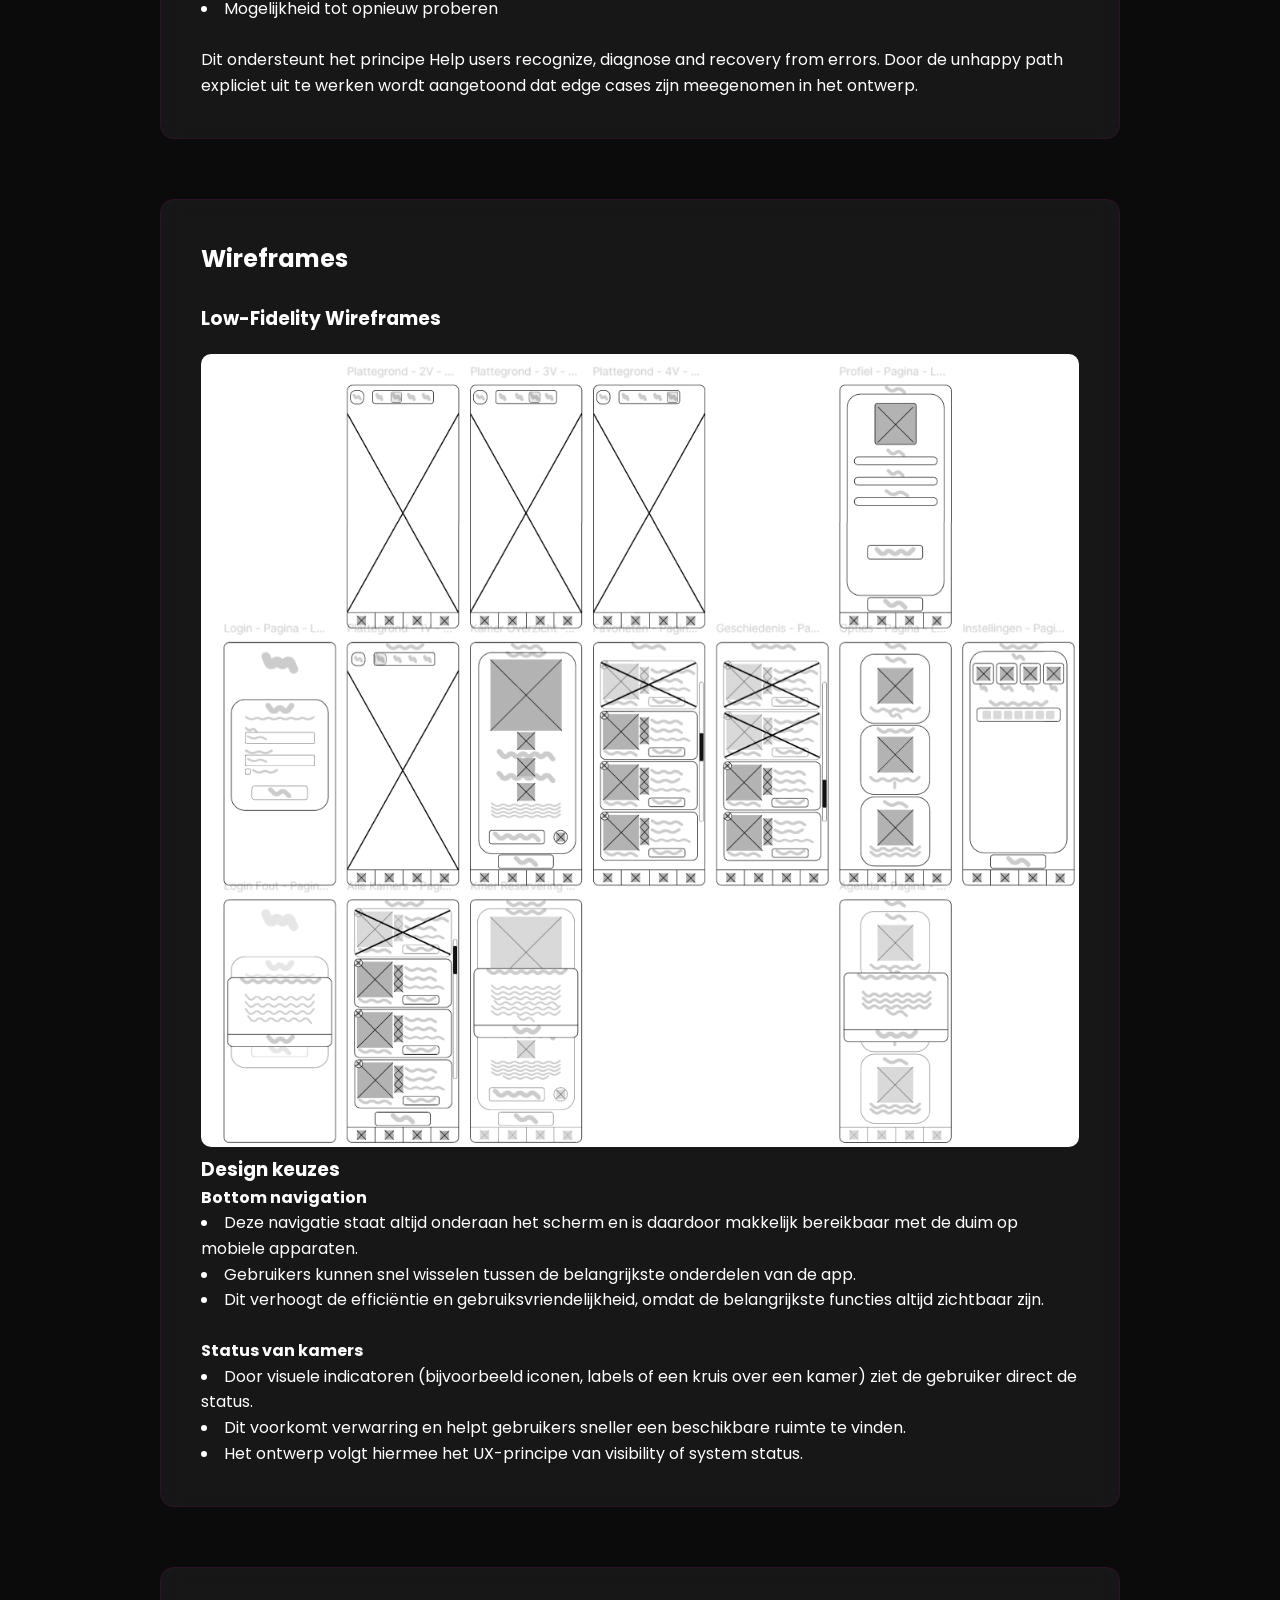
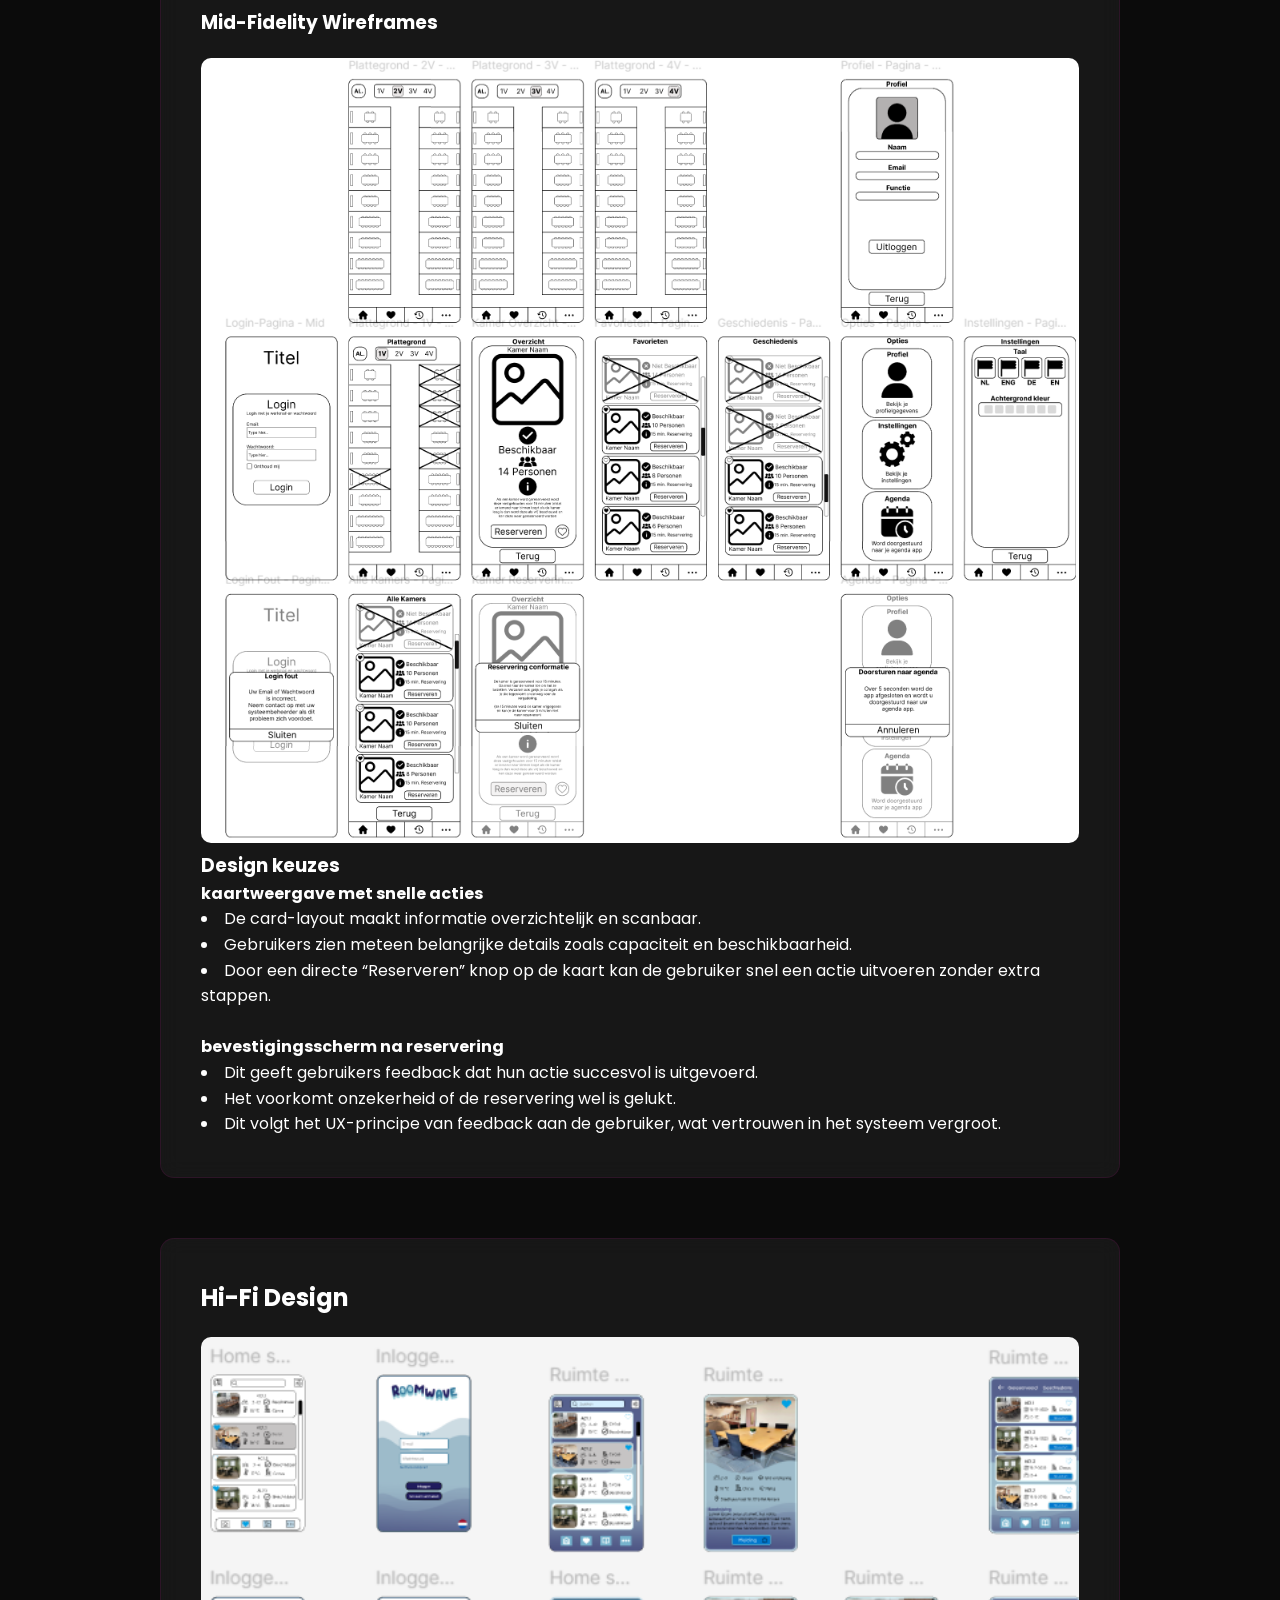
==== commit 59006e66: "Update Project 2 to Windesheim app Replace placeholder text for Project 2 in index.html: remove the " ====
--- a/index.html
+++ b/index.html
@@ -60,9 +60,9 @@
 
 <div class="glass project-card reveal" onclick="location.href='#project2'">
 
-<h3>Project 2 (Coming soon)</h3>
-
-<p>(Coming soon)</p>
+<h3>Project 2</h3>
+
+<p>Windesheim Navigatie App</p>
 
 <!-- <img src="images/project2.jpg"> -->
 
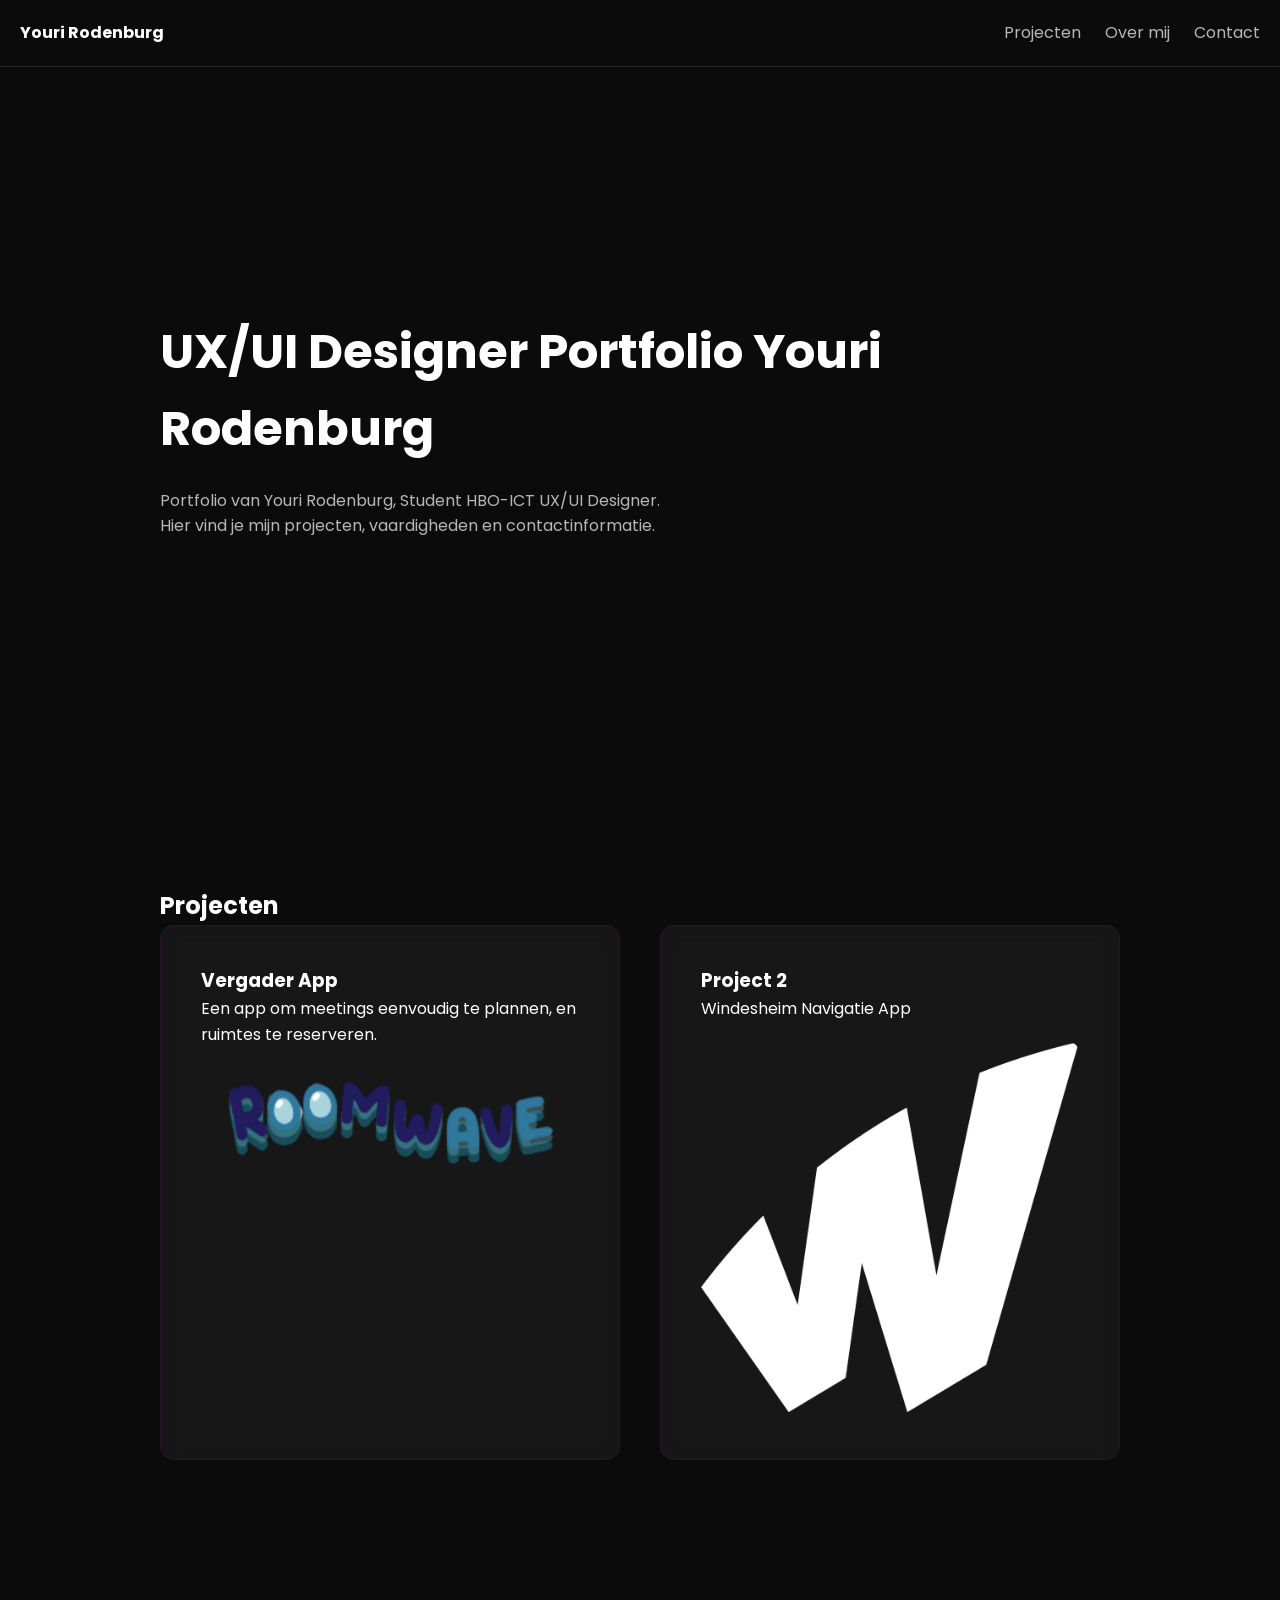
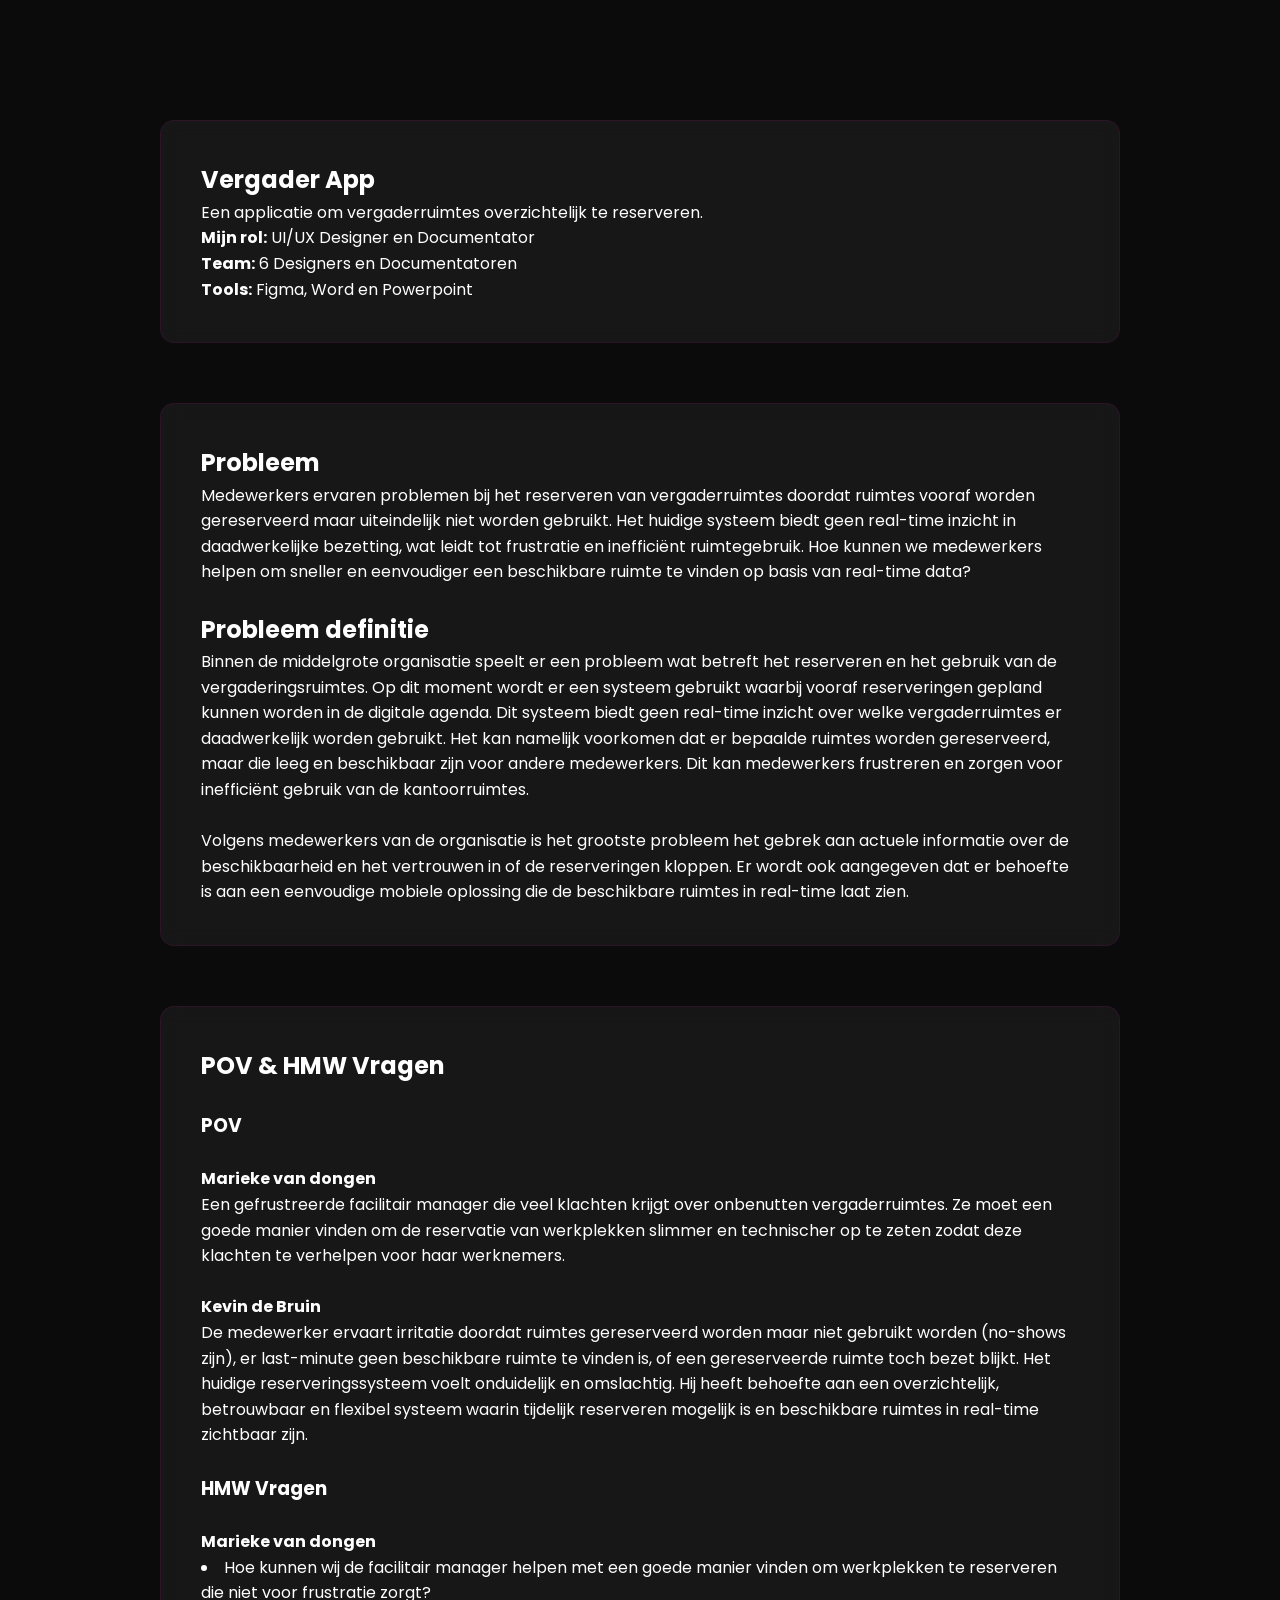
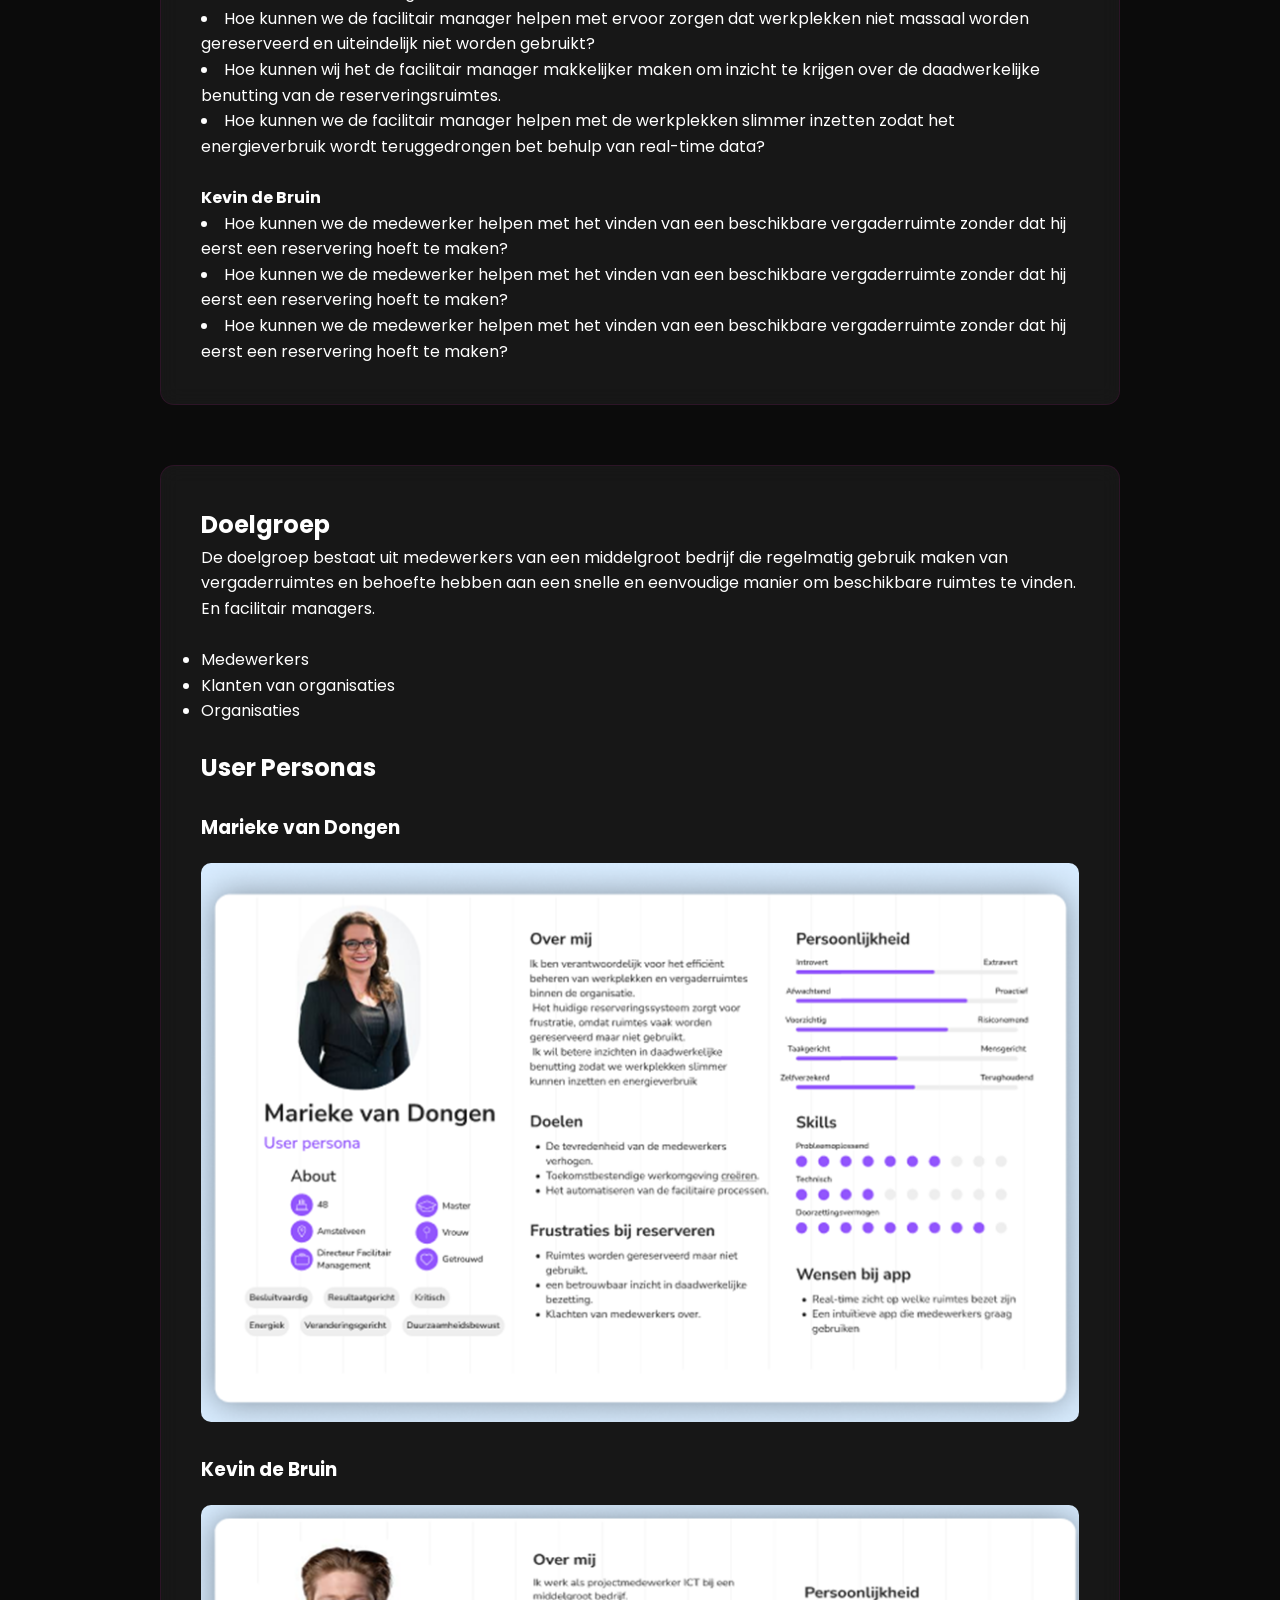
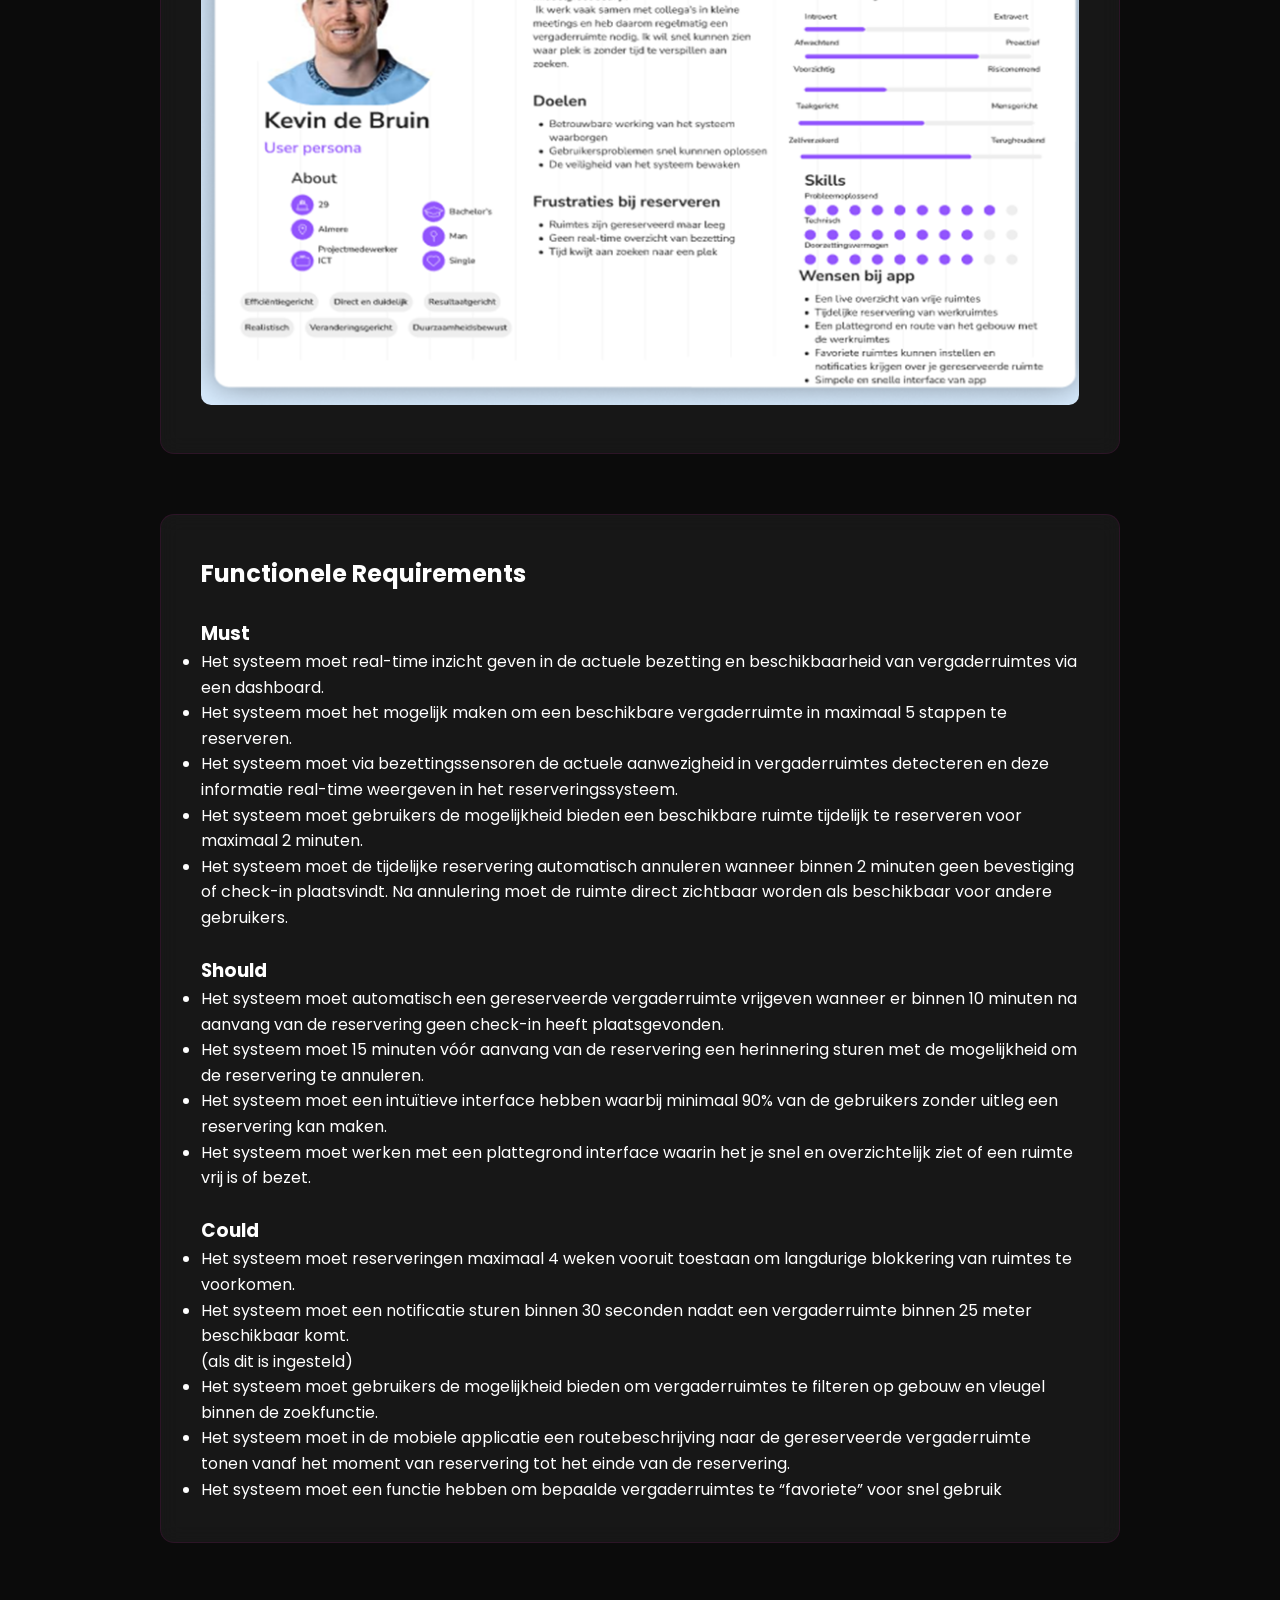
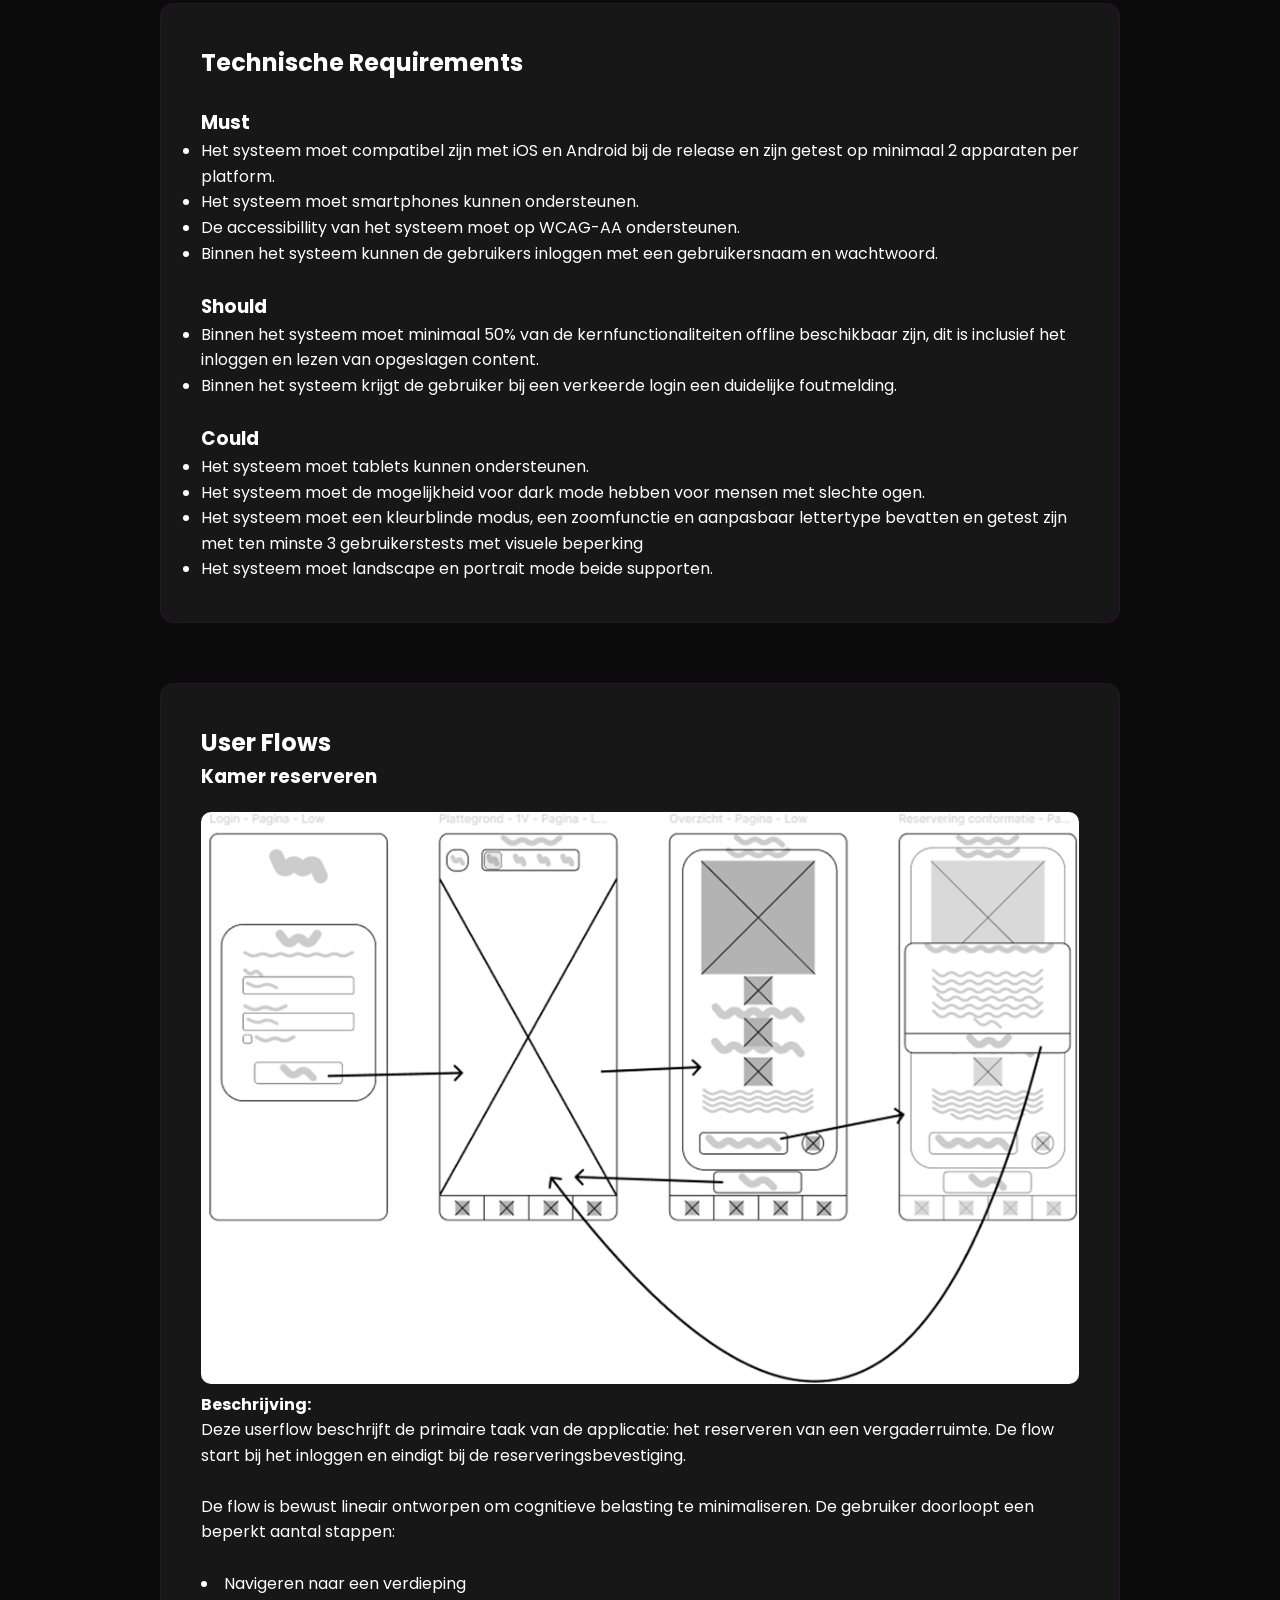
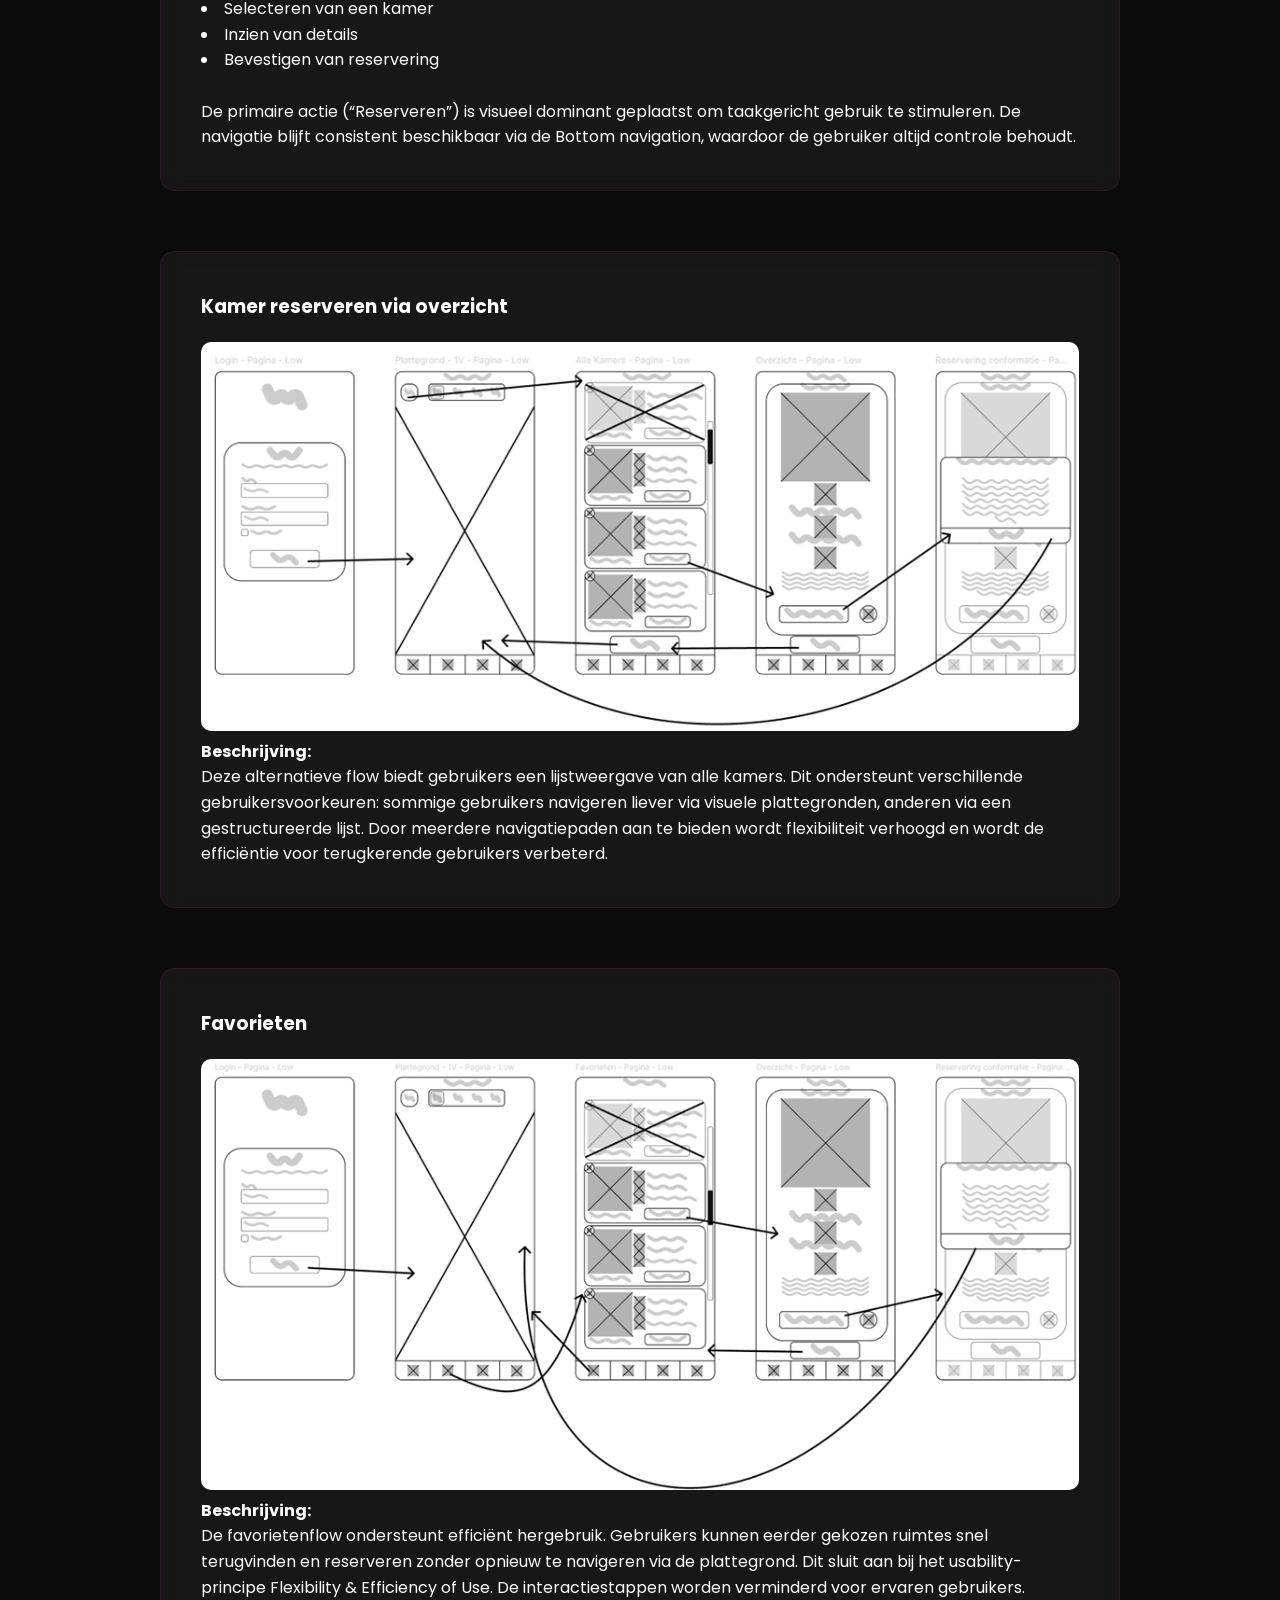
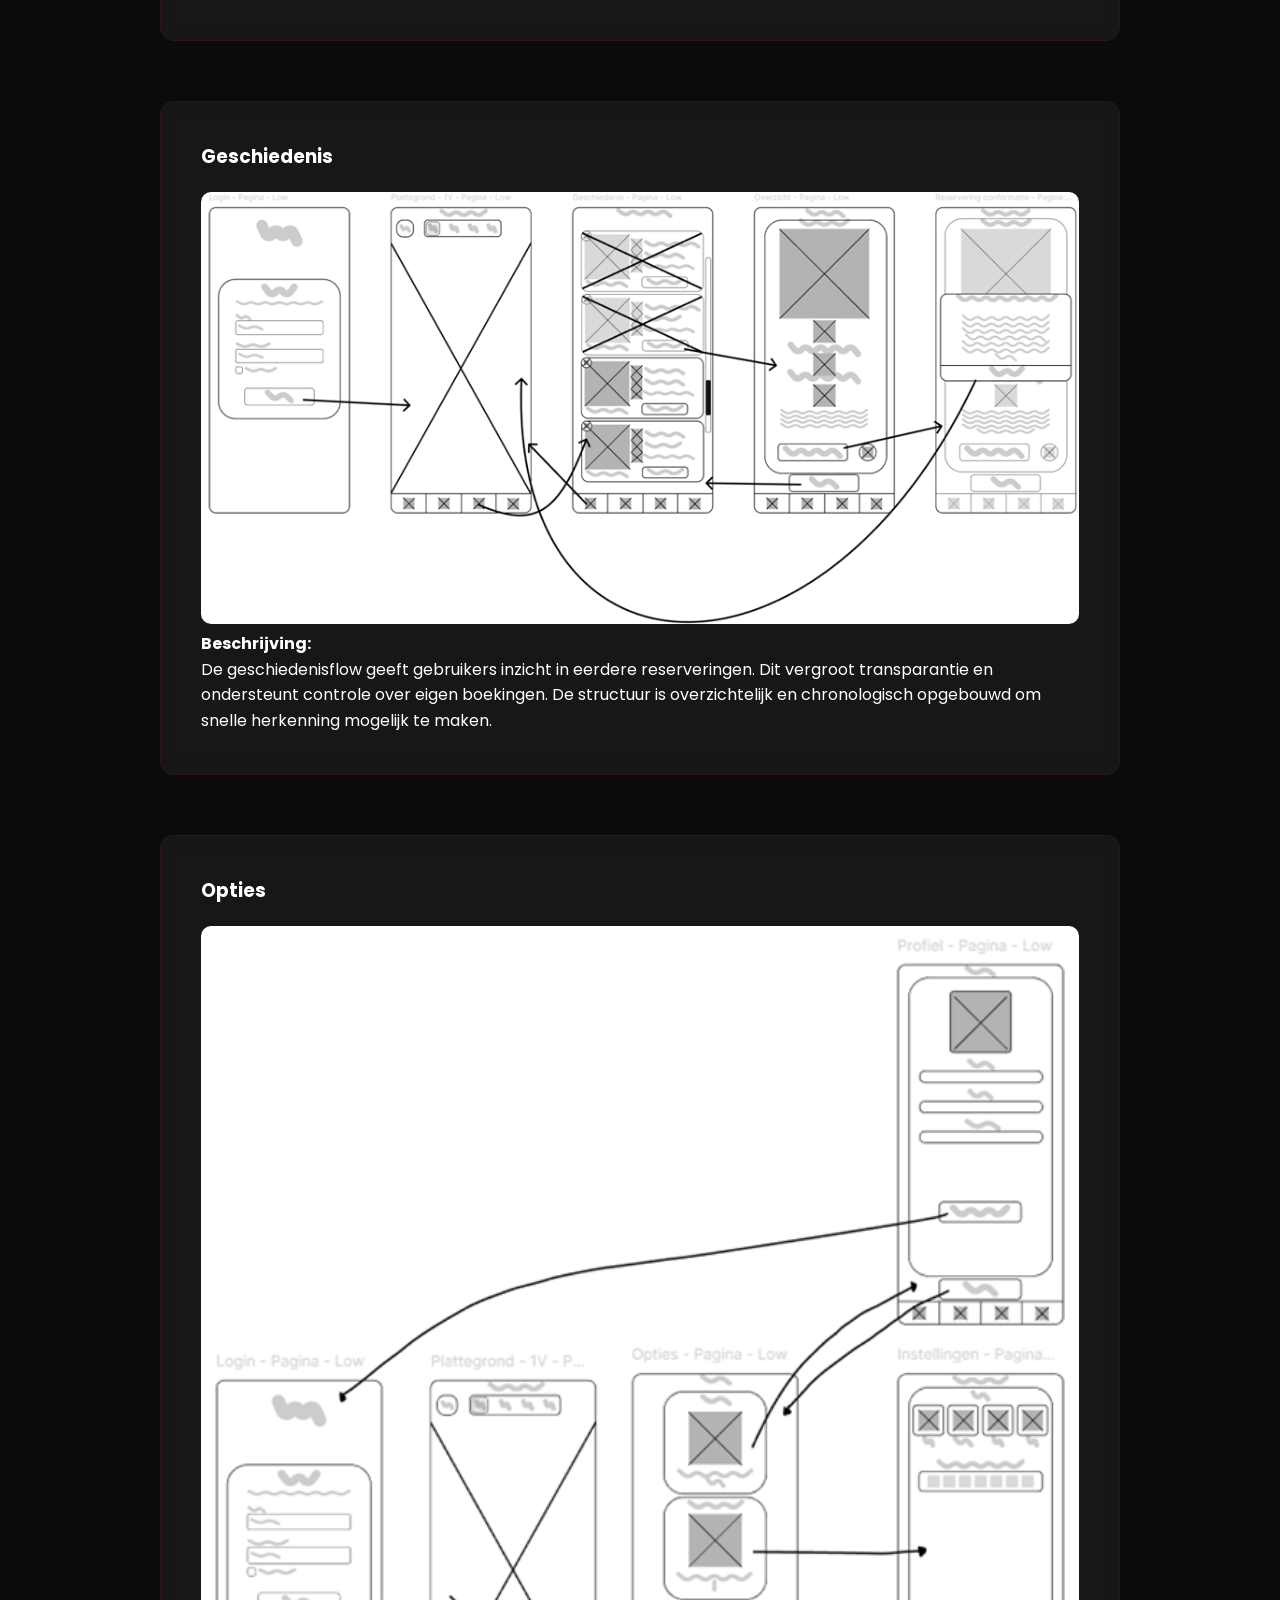
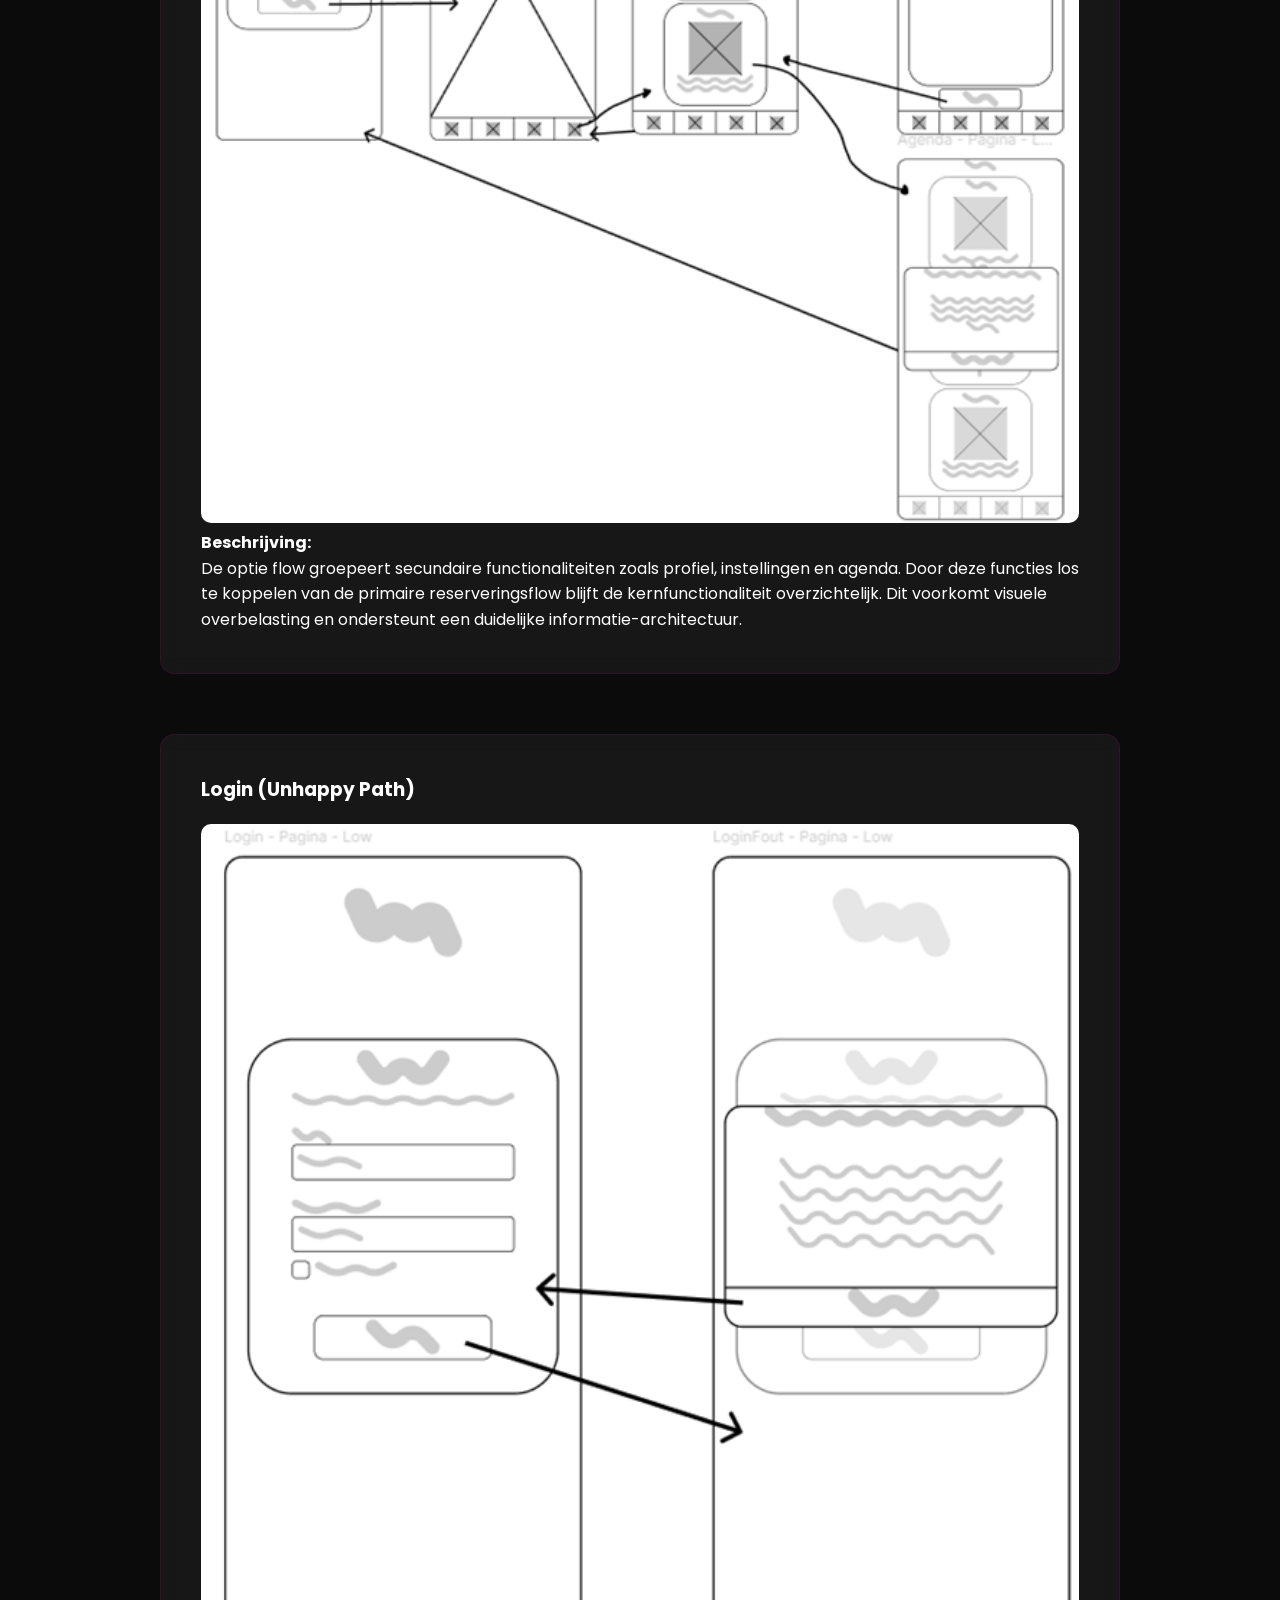
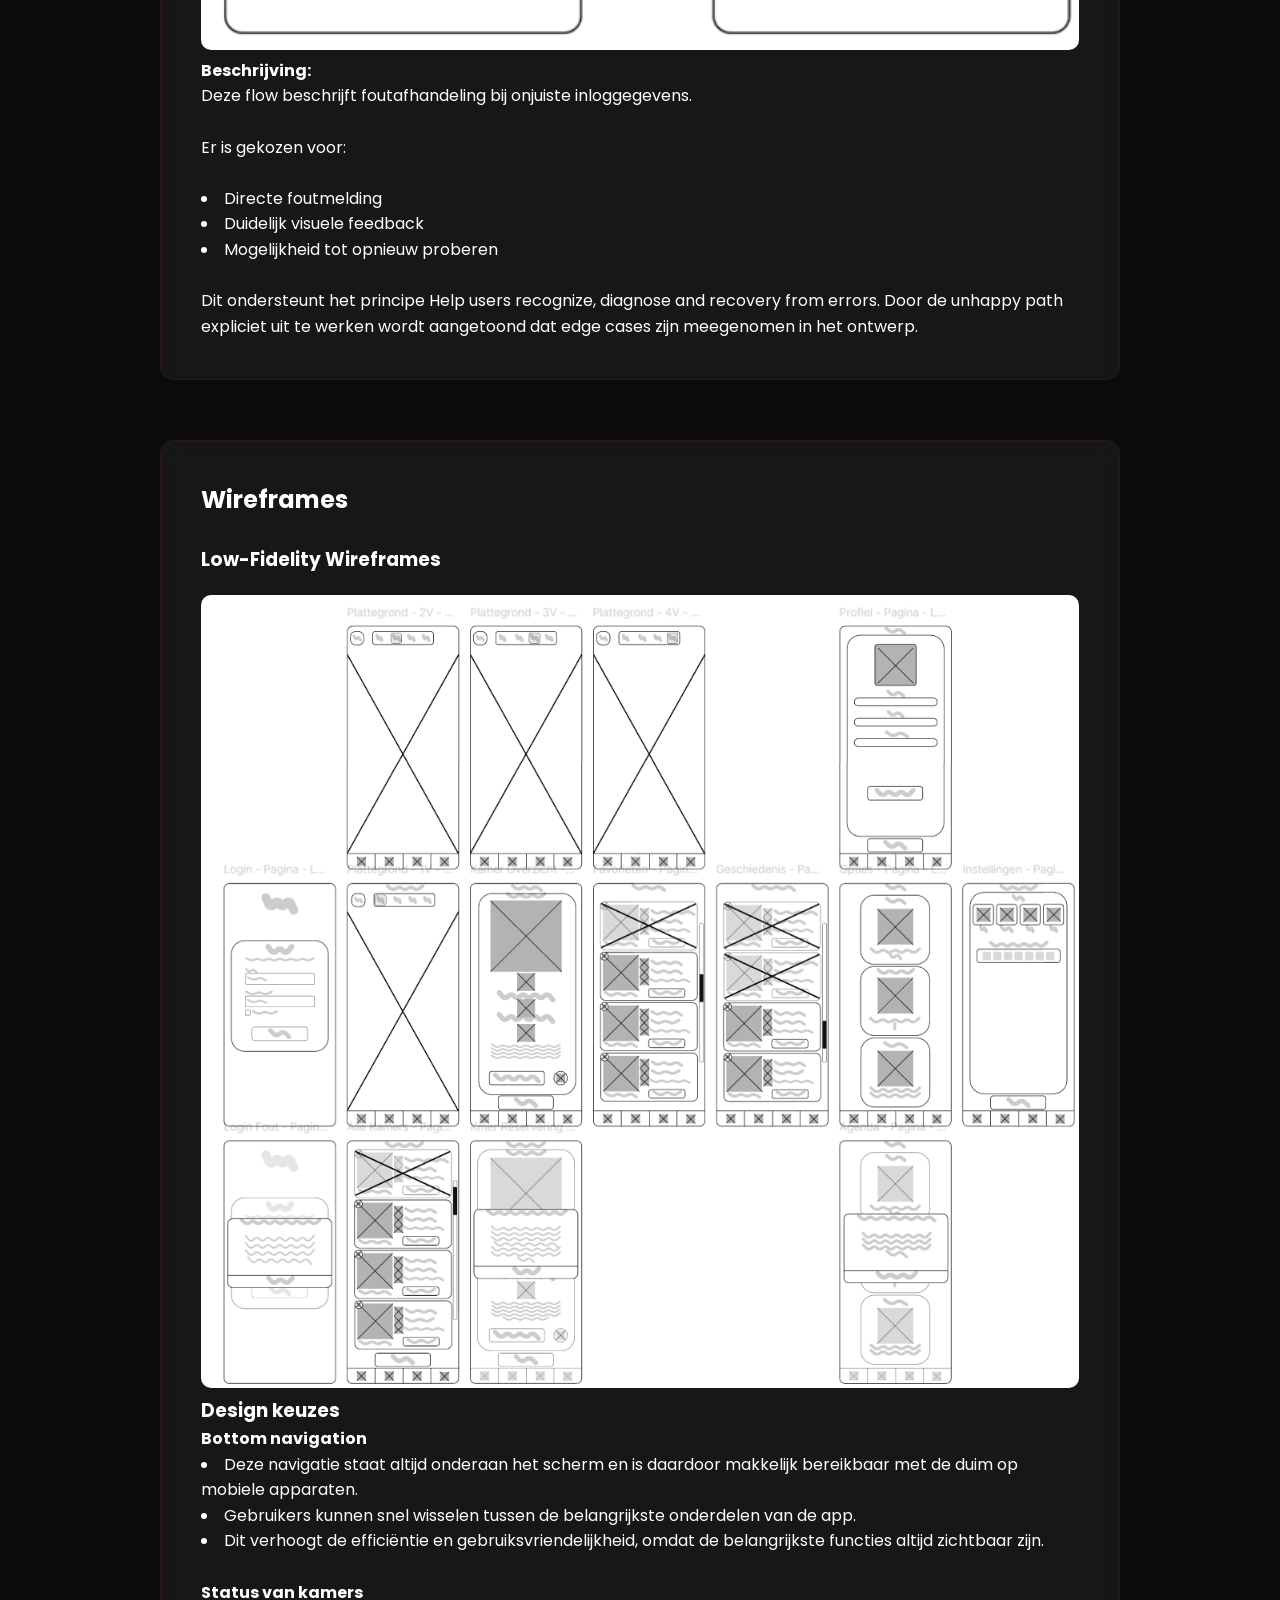
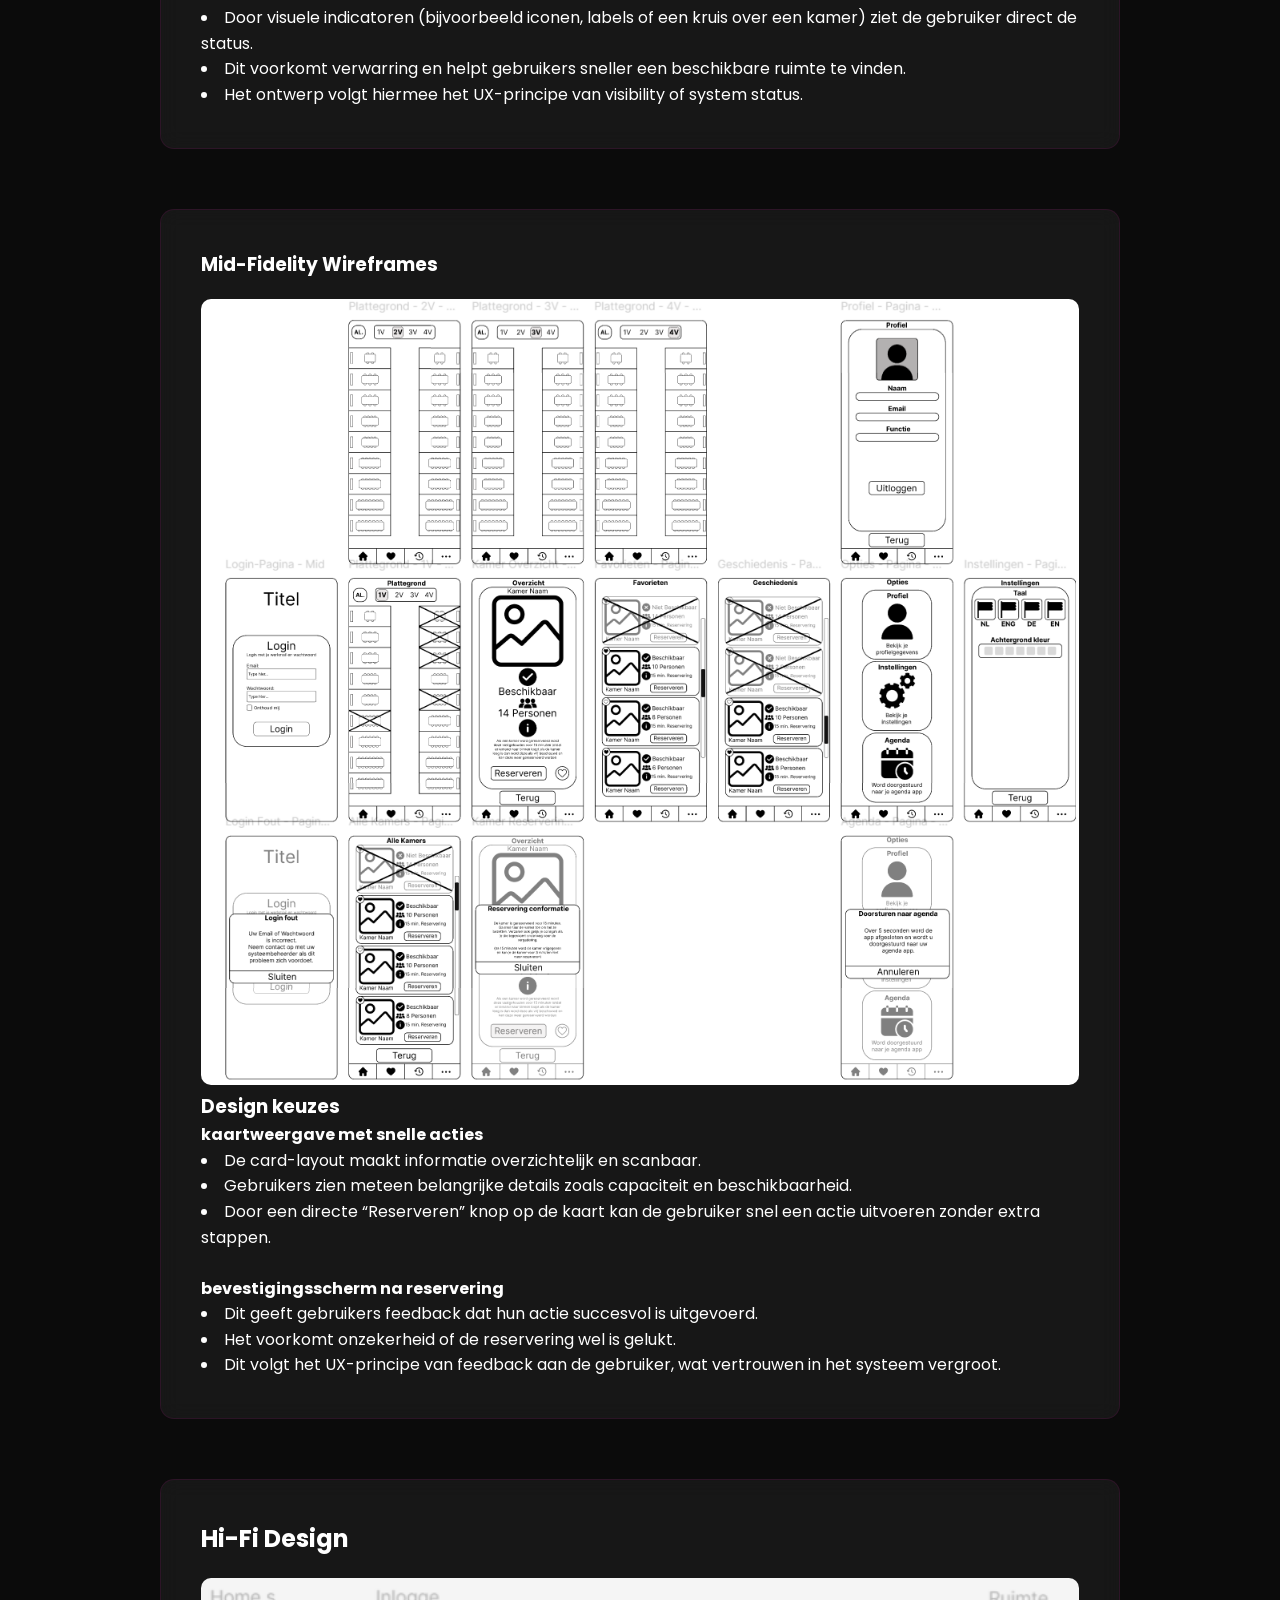
==== commit b5627b60: "Reorganize images, add Project 2 assets Move project1 image assets into images/project1/ for better " ====
--- a/index.html
+++ b/index.html
@@ -54,7 +54,7 @@
 
 <p>Een app om meetings eenvoudig te plannen, en ruimtes te reserveren.</p>
 
-<img src="images/vergaderapplogo.png">
+<img src="images/project1/vergaderapplogo.png">
 
 </div>
 
@@ -64,7 +64,7 @@
 
 <p>Windesheim Navigatie App</p>
 
-<!-- <img src="images/project2.jpg"> -->
+<img src="images/project2/windesheim_logo.png">
 
 </div>
 
@@ -161,11 +161,11 @@
 <h2>User Personas</h2>
 <br>
 <h3>Marieke van Dongen</h3>
-<img src="images/userpersona_marieke_van_dongen.png">
+<img src="images/project1/userpersona_marieke_van_dongen.png">
 <br>
 <br>
 <h3>Kevin de Bruin</h3>
-<img src="images/userpersona_kevin_de_bruin.png">
+<img src="images/project1/userpersona_kevin_de_bruin.png">
 
 </div>
 
@@ -231,7 +231,7 @@
 <div class="glass reveal">
 <h2>User Flows</h2>
 <h3>Kamer reserveren</h3>
-<img src="images/userflow_kamerreserveren.png">
+<img src="images/project1/userflow_kamerreserveren.png">
 <h4>Beschrijving:</h4>
 <p>
     Deze userflow beschrijft de primaire taak van de applicatie: het reserveren van een vergaderruimte.
@@ -252,7 +252,7 @@
 </div>
 <div class="glass reveal">
 <h3>Kamer reserveren via overzicht</h3>
-<img src="images/userflow_kamerreserverenviaoverzicht.png">
+<img src="images/project1/userflow_kamerreserverenviaoverzicht.png">
 <h4>Beschrijving:</h4>
 <p>
     Deze alternatieve flow biedt gebruikers een lijstweergave van alle kamers. 
@@ -262,7 +262,7 @@
 </div>
 <div class="glass reveal">
 <h3>Favorieten</h3>
-<img src="images/userflow_favorieten.png">
+<img src="images/project1/userflow_favorieten.png">
 <h4>Beschrijving:</h4>
 <p>
     De favorietenflow ondersteunt efficiënt hergebruik. Gebruikers kunnen eerder gekozen ruimtes snel terugvinden en reserveren zonder opnieuw te navigeren via de plattegrond. 
@@ -272,7 +272,7 @@
 </div>
 <div class="glass reveal">
 <h3>Geschiedenis</h3>
-<img src="images/userflow_geschiedenis.png">
+<img src="images/project1/userflow_geschiedenis.png">
 <h4>Beschrijving:</h4>
 <p>
     De geschiedenisflow geeft gebruikers inzicht in eerdere reserveringen.
@@ -282,7 +282,7 @@
 </div>
 <div class="glass reveal">
 <h3>Opties</h3>
-<img src="images/userflow_opties.png">
+<img src="images/project1/userflow_opties.png">
 <h4>Beschrijving:</h4>
 <p>
     De optie flow groepeert secundaire functionaliteiten zoals profiel, instellingen en agenda.
@@ -292,7 +292,7 @@
 </div>
 <div class="glass reveal">
 <h3>Login (Unhappy Path)</h3>
-<img src="images/userflow_login(unhappypath).png">
+<img src="images/project1/userflow_login(unhappypath).png">
 <h4>Beschrijving:</h4>
 <p>
     Deze flow beschrijft foutafhandeling bij onjuiste inloggegevens.
@@ -315,7 +315,7 @@
 <h2>Wireframes</h2>
 <br>
 <h3>Low-Fidelity Wireframes</h3>
-<img src="images/wireframes_low.png">
+<img src="images/project1/wireframes_low.png">
 <h3>Design keuzes</h3>
 <h4>Bottom navigation</h4>
 <p>
@@ -338,7 +338,7 @@
 
 <div class="glass reveal">
 <h3>Mid-Fidelity Wireframes</h3>
-<img src="images/wireframes_mid.png">
+<img src="images/project1/wireframes_mid.png">
 <h3>Design keuzes</h3>
 <h4>kaartweergave met snelle acties</h4>
 <p>
@@ -362,7 +362,7 @@
 <div class="glass reveal">
 
 <h2>Hi-Fi Design</h2>
-<img src="images/wireframes_high.png">
+<img src="images/project1/wireframes_high.png">
 <h4>Componenten</h4>
 <p>
     De interface is opgebouwd uit herbruikbare UI-componenten zoals knoppen, navigatiebalken, kaarten voor ruimtes, formulieren en iconen. 
@@ -387,14 +387,14 @@
 <div class="glass reveal">
 
 <h2>Testen & Iteraties</h2>
-<img src="images/wireframes_iteratie1.png" style="width: 200px; height: 400px;">
+<img src="images/project1/wireframes_iteratie1.png" style="width: 200px; height: 400px;">
 <h4>Usability Test 1</h4>
 <p>
     Voor deze test heb ik een student gevraagd om mijn wireframes te testen. Dat bij de home page een knop in het midden stond waarmee je het overzicht opende van alle kamers die heb ik toen verplaatst voor snelle duimnavigatie.
     <br>
     Hierboven de oude wireframe en hieronder de nieuwe.
 </p>
-<img src="images/wireframes_iteratie2.png" style="width: 200px; height: 400px;">
+<img src="images/project1/wireframes_iteratie2.png" style="width: 200px; height: 400px;">
 </div>
 
 <div class="glass reveal">
@@ -429,9 +429,258 @@
 
 <div class="glass reveal">
 
-<h1>Project 2 (Coming soon)</h1>
-
-<p>Beschrijving van tweede project. (Coming soon)</p>
+<h1>Windesheim Navigatie App</h1>
+
+<p>Een applicatie om de snelste routes te vinden binnen het Windesheim campus.</p>
+
+<p>
+<strong>Mijn rol:</strong> Documentator en Codeur<br>
+<strong>Team:</strong> 6 documentatoren, 3 codeurs, 3 designers<br>
+<strong>Tools:</strong> Figma, Word en Visual Studio Code
+</p>
+
+</div>
+
+<div class="glass reveal">
+
+<h2>Probleem</h2>
+
+<p>
+    Nieuwe studenten op de Windesheim campus hebben vaak moeite om hun weg te vinden tussen gebouwen, verdiepingen en lokalen. Hierdoor kunnen studenten te laat komen bij lessen en ervaren zij stress of onzekerheid over of zij op de juiste plek zijn.
+</p>
+<br>
+<h2>Probleem definitie</h2>
+<p>
+    Nieuwe studenten op de Windesheim campus hebben vaak moeite om hun weg te vinden tussen gebouwen, verdiepingen en lokalen. Hierdoor kunnen studenten te laat komen bij lessen en ervaren zij stress of onzekerheid over of zij op de juiste plek zijn.
+    Vooral eerstejaars studenten, internationale studenten en bezoekers hebben moeite met het begrijpen van de campusstructuur. De huidige informatievoorziening maakt het niet altijd duidelijk waar iemand zich bevindt of hoe snel een bepaalde locatie bereikt kan worden.
+    Er bestaan al navigatie-oplossingen zoals CampusNav, maar deze zijn niet specifiek ontworpen voor de Windesheim campus en houden vaak geen rekening met context zoals tijdsdruk, drukte of toegankelijkheid.
+    Daarom willen wij een digitale oplossing ontwerpen die studenten helpt om snel, duidelijk en stressvrij hun bestemming op de campus te vinden.
+
+</p>
+</div>
+
+<div class="glass reveal">
+
+<h2>POV & HMW Vragen</h2>
+<br>
+<h3>POV</h3>
+<br>
+<h4>Eva de Vries</h4>
+<p>
+    Eerste jaars studente Communicatie uit Amersfoort. Een compleet nieuwe student op campus kent daarom de gebouwen niet al te goed. Ze is al een paar keer te laat gekomen hierdoor en is daar best gefrustreerd over.
+</p>
+<br>
+<h4>Tomoko Sato</h4>
+<p>
+    Een uitwisselings student uit Tokyo met een slechte beheersing over de Nederlandse taal. Ze kent de weg op campus helemaal niet en kan moeilijk rond navigeren met de taal barriere. Ze is ook best eigenwijs ingesteld en wilt niet zomaar om hulp vragen.
+</p>
+<br>
+<h3>HMW Vragen</h3>
+<br>
+<h4>Eva de Vries</h4>
+<lu>
+<li>Hoe kunnen we studenten helpen om snel hun lokaal te vinden zonder stress?</li>
+<li>Hoe kunnen we navigatie op de campus eenvoudig maken voor nieuwe studenten?</li>
+<li>Hoe kunnen we contextinformatie tonen, zoals tijd tot een les of drukte op de campus?</li>
+</ul>
+<br>
+<h4>Tomoko Sato</h4>
+<ul>
+<li>Hoe kunnen we een navigatie-interface ontwerpen die toegankelijk is voor iedereen?</li>
+<li>Hoe kunnen we ervoor zorgen dat studenten met weinig tijd snel de juiste route kiezen?</li>
+</ul>
+</div>
+
+<div class="glass reveal">
+
+<h2>Doelgroep</h2>
+<p>De doelgroep bestaat uit studenten van de Windesheim campus, met name nieuwe studenten en internationale studenten.</p>
+<br>
+<ul>
+<li>Studenten</li>
+</ul>
+<br>
+<h2>User Personas</h2>
+<br>
+<h3>Eva de Vries</h3>
+<img src="images/project2/userpersona_eva_de_vries.png">
+<br>
+<br>
+<h3>Tomoko Sato</h3>
+<img src="images/project2/userpersona_tomoko_sato.png">
+</div>
+
+<div class="glass reveal">
+
+<h2>User Journey Map</h2>
+<img src="images/project2/userjourneymap.png">
+</div>
+
+<div class="glass reveal">
+
+<h2>Niet Functionele Requirements</h2>
+<br>
+<h3>Must</h3>
+<ul>
+<li>Lokaal vinden door middel van simpele waypoint navigatie.</li>
+<li>Micro-focused screens met slechts één keuze of taak per stap.</li>
+<li>De UI moet WCAG-proof zijn.</li>
+<li>Er moet gebruik gemaakt zijn van consistente UI-patterns.</li>
+<li>Micro-interacties toegepast voor heldere feedback bij acties.</li>
+<li>Een eenvoudig mentaal model en helder navigatieconcept toegepast.</li>
+<li>Het ontwerp is gevalideerd door echte gebruikers.</li>
+</ul>
+<br>
+<h3>Should</h3>
+<ul>
+<li>Context-hints met suggesties op basis van tijd, drukte en toegankelijkheid</li>
+<li>Toegankelijkheidsmodus die zorgt voor onder andere grote knoppen en verhoogd kleurcontrast</li>
+</ul>
+</div>
+
+<div class="glass reveal">
+
+<h2>Technische Eisen</h2>
+<br>
+<h3>Toegankelijkheid</h3>
+<br>
+<p>De UI moet WCAG-proof zijn, door gebruik van contrast, focus, labels en error statussen.</p>
+<br>
+<h3>Consistentie</h3>
+<br>
+<p>Gebruik maken van consistente UI-patterns voor navigatie, kaarten en lijsten.</p>
+<br>
+<h3>Micro-interacties</h3>
+<br>
+<p>Toepassen van heldere feedback bij acties, zoals hovers, taps, laden en bevestigen.</p>
+<br>
+<h3>Mentaal model</h3>
+<br>
+<p>Een eenvoudig mentaal model en helder navigatieconcept toepassen, zodat de gebruiker altijd een antwoord weet op de vraag “Waar ben ik?” of “Waar ga ik heen?”</p>
+<br>
+<h3>Validatie</h3>
+<br>
+<p>Het ontwerp moet getest zijn met 3 tot 5 echte gebruikers, met voorkeur eerstejaars.</p>
+</div>
+
+<div class="glass reveal">
+<h2>User Flows</h2>
+<br>
+<h3>Vind je lokaal</h3>
+<h4>Flow:</h4>
+<p>
+    Start -> Gebruiker kiest "Waar moet je zijn?" -> Gebruiker kiest gebouw -> Gebruiker kiest verdieping -> Gebruiker kiest lokaal  App toont route naar lokaal
+</p>
+</div>
+<div class="glass reveal">
+<h3>Context Hints</h3>
+<h4>Flow:</h4>
+<p>
+    Start -> App detecteert dat een les bijna begint -> App toont melding -> "Je les begint over 8 minuten" -> App stelt snelle route voor
+</p>
+</div>
+<div class="glass reveal">
+<h3>Toegankelijkheidsmodus</h3>
+<h4>Flow:</h4>
+<p>
+    Start -> Gebruiker activeert toegankelijkheidsmodus -> Interface verandert naar:
+    <ul>
+        <li>Grote knoppen</li>
+        <li>Hoger kleurcontrast</li>
+        <li>Duidelijke iconen</li>
+    </ul>
+</p>
+</div>
+
+<div class="glass reveal">
+<img src="images/project2/userflow_kernfuntionaliteit.png">
+<h3>Kernfunctionaliteit</h3>
+<h4>Flow:</h4>
+<p>
+    Gebouw -> verdieping -> lokaal:
+</p>
+<br>
+<h4>Beschrijving:</h4>
+<p>
+Slimme context-hints: Notificaties met suggesties op basis van tijd, drukte en toegankelijkheid op dit moment (bijv. “les begint over 8 minuten”, “druk bij koffiecorner” of “de lift is bezet”).
+<br>
+Micro-focused screens: Schermen mogen slechts één keuze of taak tonen per stap.
+<br>
+Toegankelijkheidsmodus: Speciale modus die zorgt voor grote knoppen, verhoogd kleurcontrast, icon-only/tekst-only opties en wegwijzers met pictogrammen.
+</p>
+</div>
+
+<div class="glass reveal">
+
+<h2>Wireframes</h2>
+<br>
+<h3>Low-Fidelity Wireframes</h3>
+<img src="images/project2/wireframes_low.png">
+<h3>Design keuzes</h3>
+<h4>Bottom navigation</h4>
+<p>
+    <lu>
+        <li>Deze navigatie staat altijd onderaan het scherm en is daardoor makkelijk bereikbaar met de duim op mobiele apparaten.</li>
+        <li>Gebruikers kunnen snel wisselen tussen de belangrijkste onderdelen van de app.</li>
+        <li>Dit verhoogt de efficiëntie en gebruiksvriendelijkheid, omdat de belangrijkste functies altijd zichtbaar zijn.</li>
+    </lu>
+</p>
+</div>
+
+<div class="glass reveal">
+<h3>Mid-Fidelity Wireframes</h3>
+<img src="images/project2/wireframes_mid.png">
+<h3>Design keuzes</h3>
+<h4>Alle etages mooi naast elkaar</h4>
+<p>
+    Door alle etages naast elkaar te tonen kunnen gebruikers snel een overzicht krijgen van de beschikbare routes en opties. 
+    Dit ondersteunt snelle beslissingen en vermindert het aantal stappen dat nodig is om een route te vinden.
+</p>
+</div>
+
+<div class="glass reveal">
+
+<h2>Hi-Fi Design</h2>
+<img src="images/project2/wireframes_high.png">
+<h4>Componenten</h4>
+<p>
+    De interface is opgebouwd uit herbruikbare UI-componenten zoals knoppen, navigatiebalken, kaarten voor ruimtes, formulieren en iconen. 
+    Door gebruik te maken van consistente componenten blijft het ontwerp overzichtelijk en herkenbaar voor de gebruiker. 
+    Dit zorgt voor een betere usability en maakt het ontwerp makkelijker schaalbaar en aanpasbaar.
+</p>
+<br>
+<h4>States</h4>
+<p>
+    Binnen het ontwerp zijn verschillende interaction states toegepast, zoals hover, active, selected en error states bij formulieren. 
+    Deze states geven visuele feedback wanneer een gebruiker interactie heeft met een element. 
+    Hierdoor begrijpt de gebruiker beter wat er gebeurt binnen de interface en wordt de UX verbeterd.
+</p>
+<br>
+<h4>Toeganklijkheid</h4>
+<p>
+    Bij het ontwerp is rekening gehouden met accessibility, zoals voldoende kleurcontrast, duidelijke typografie en eenvoudige navigatie. 
+    Hierdoor blijft de interface goed leesbaar en bruikbaar voor een brede groep gebruikers, ook op verschillende apparaten en schermgroottes.
+</p>
+</div>
+
+<div class="glass reveal">
+
+<h2>Iteraties</h2>
+<a href="images/project2/Hackaton - iteraties.pdf" download class="button">Download Iteraties PDF</a>
+<br>
+<br>
+<h2>Alle tests</h2>
+<a href="images/project2/Alle Hackathon testen.pdf" download class="button">Download Alle Tests PDF</a>
+<br>
+<br>
+<h2>Reflectie</h2>
+
+<p>
+Tijdens dit project heb ik geleerd hoe leuk het is om meerdere schermen te coderen en te zien hoe onze ontwerpen tot leven komen.
+Ook heb ik geleerd om mijn designkeuzes te onderbouwen met UX-principes.
+De samenwerking verliep goed en we gaven elkaar regelmatig feedback.
+Door goed te communiceren kwamen we samen tot oplossingen.
+</p>
 
 </div>
 
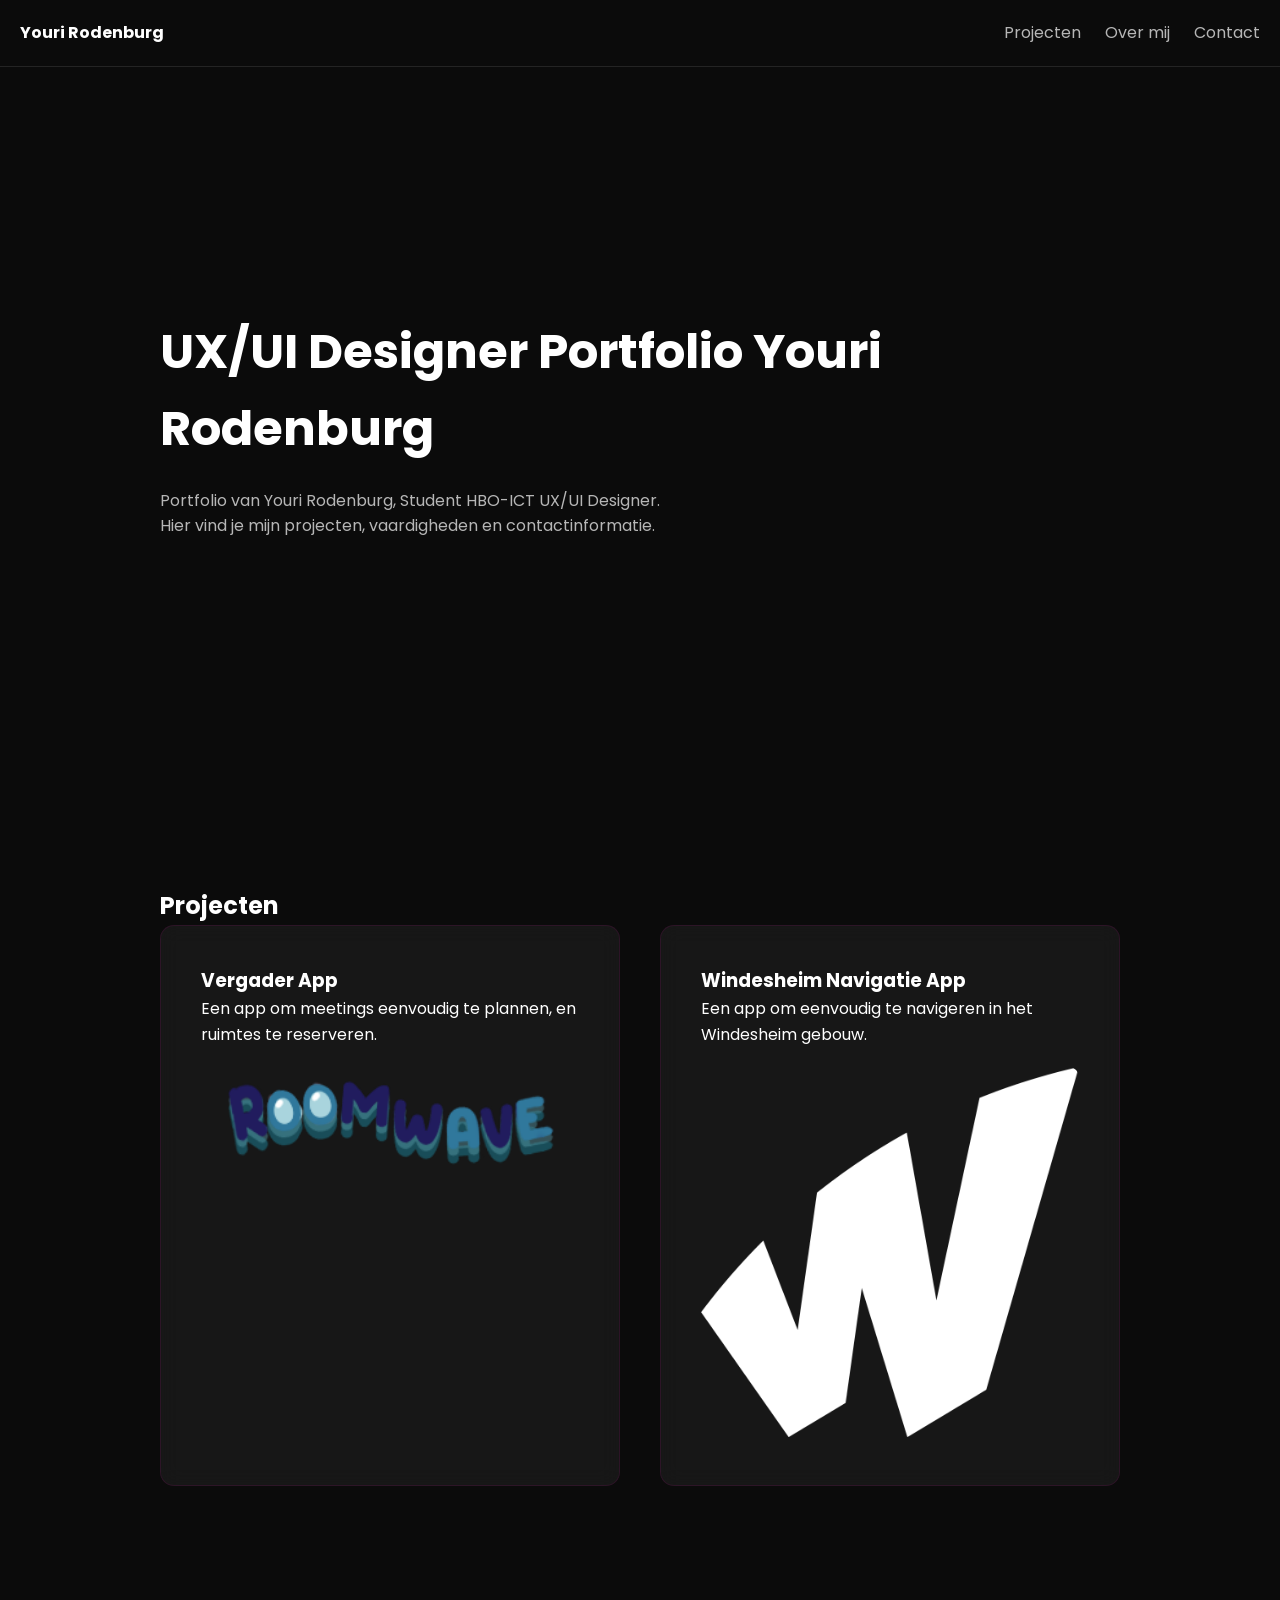
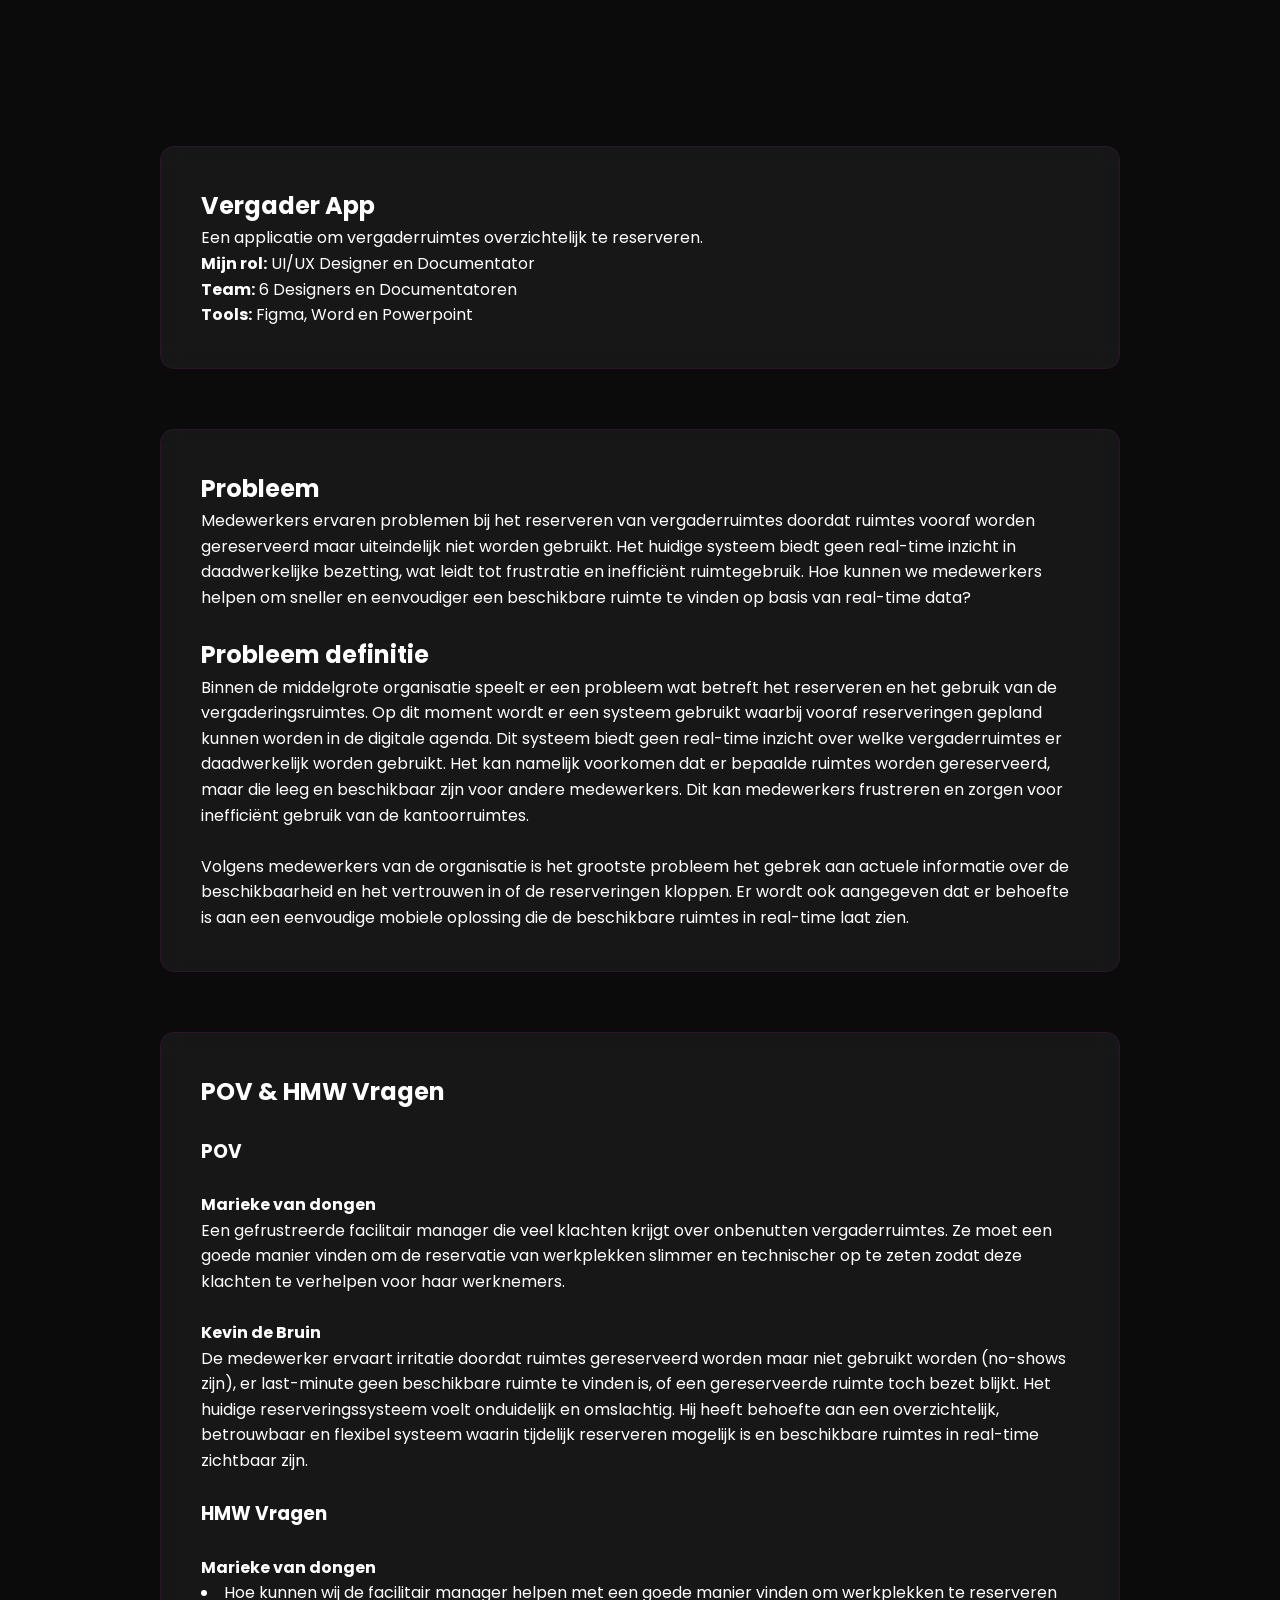
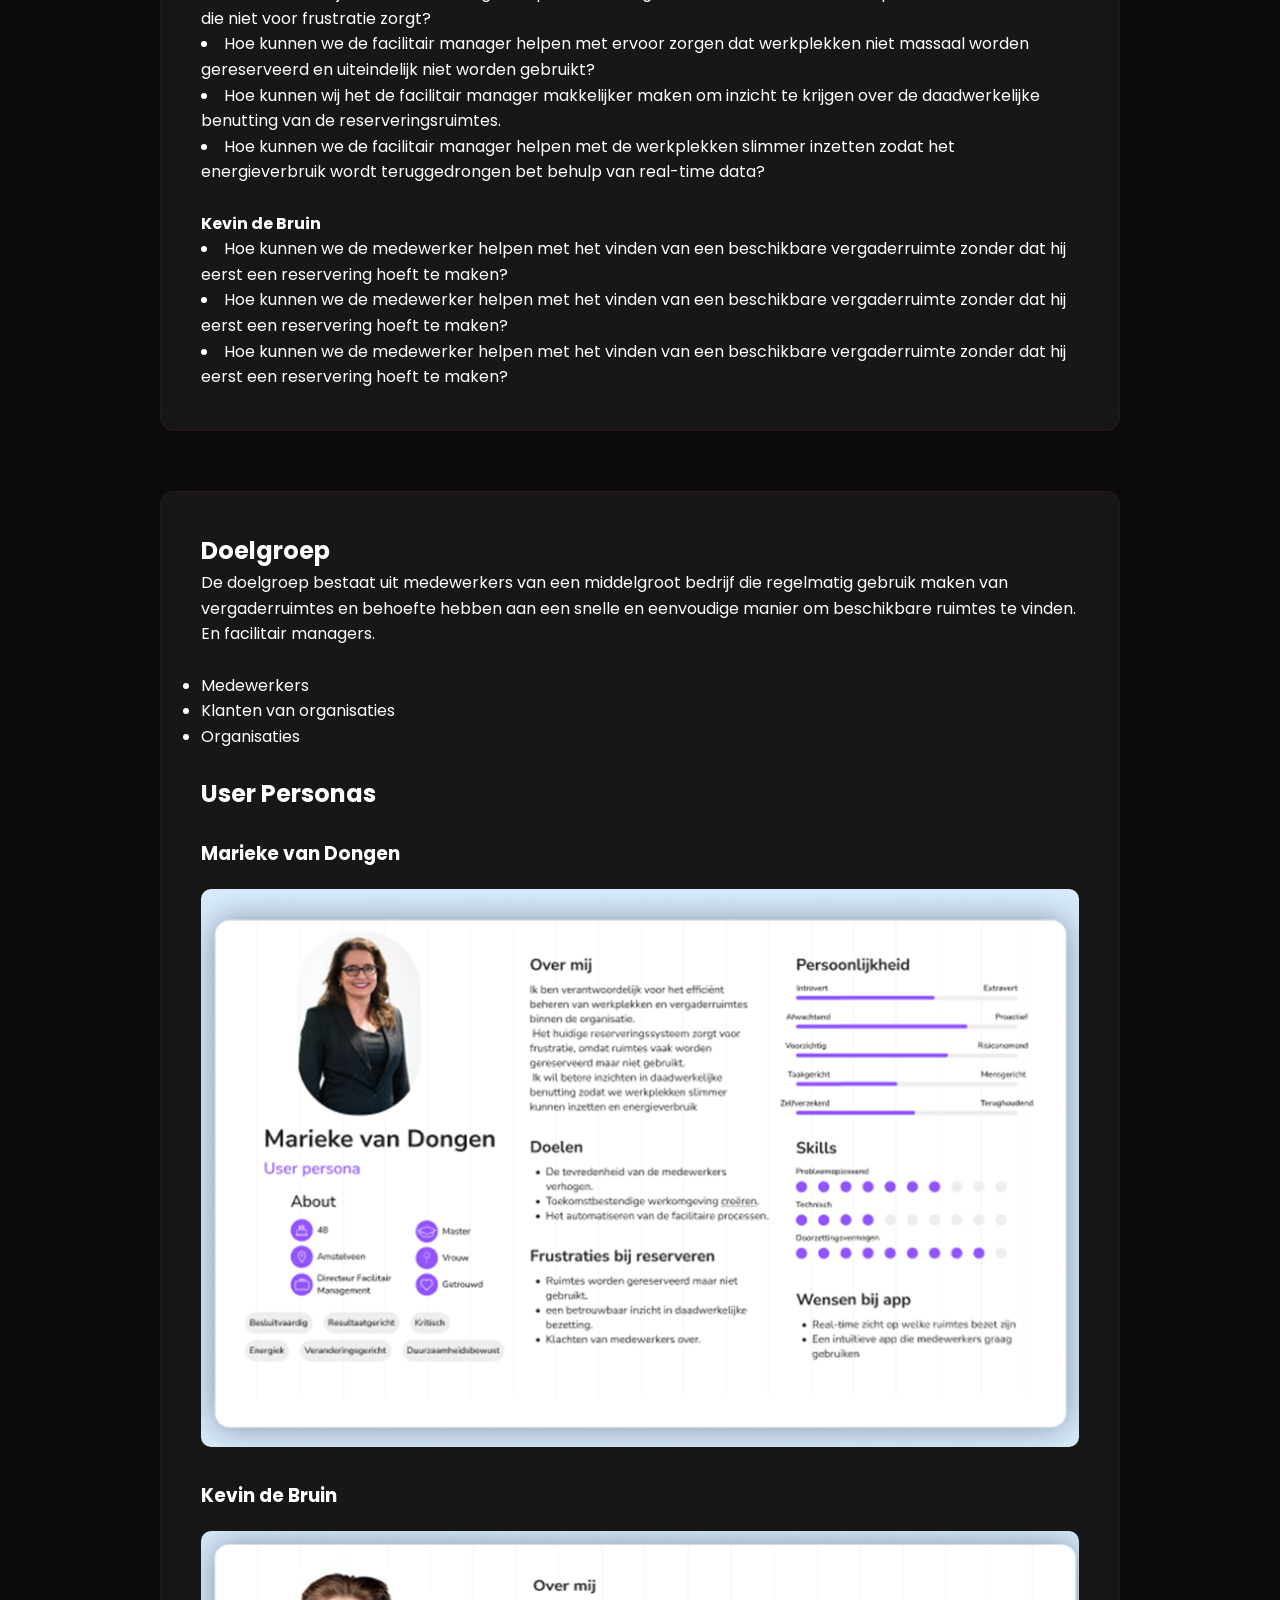
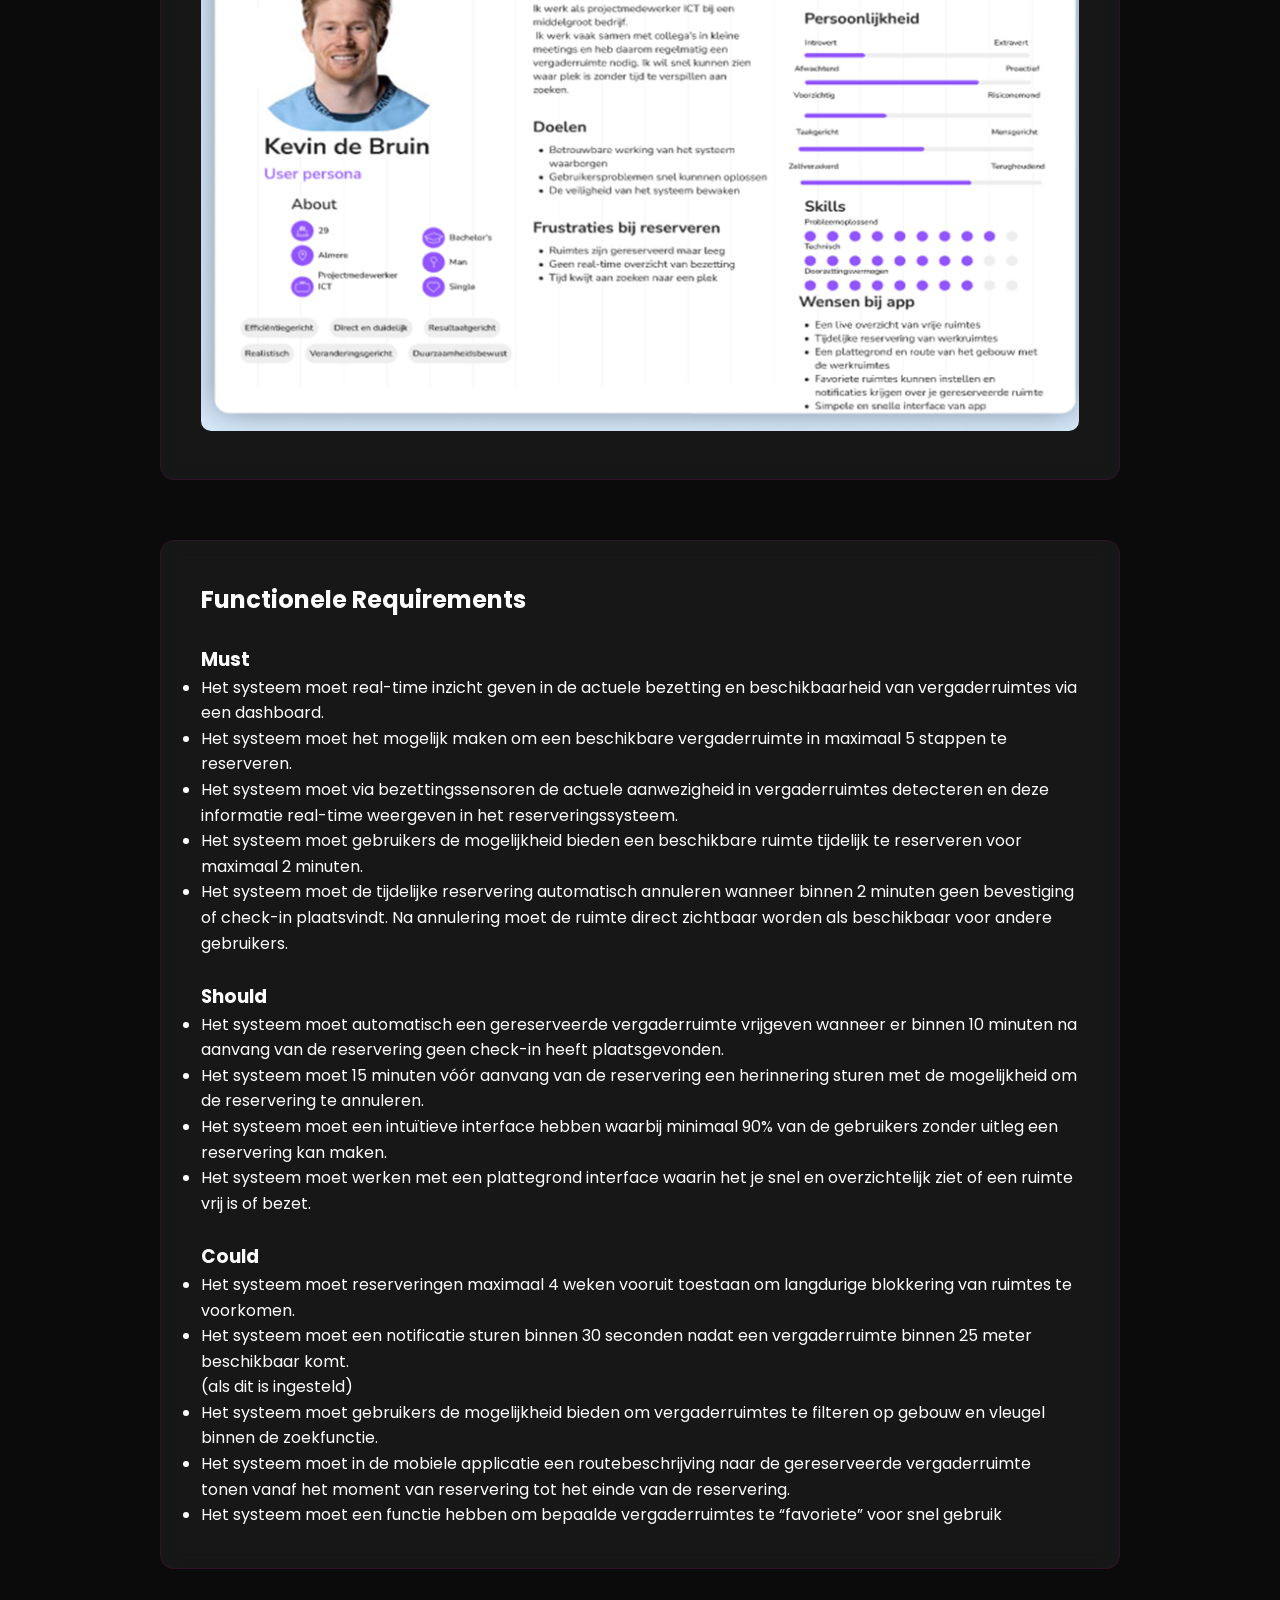
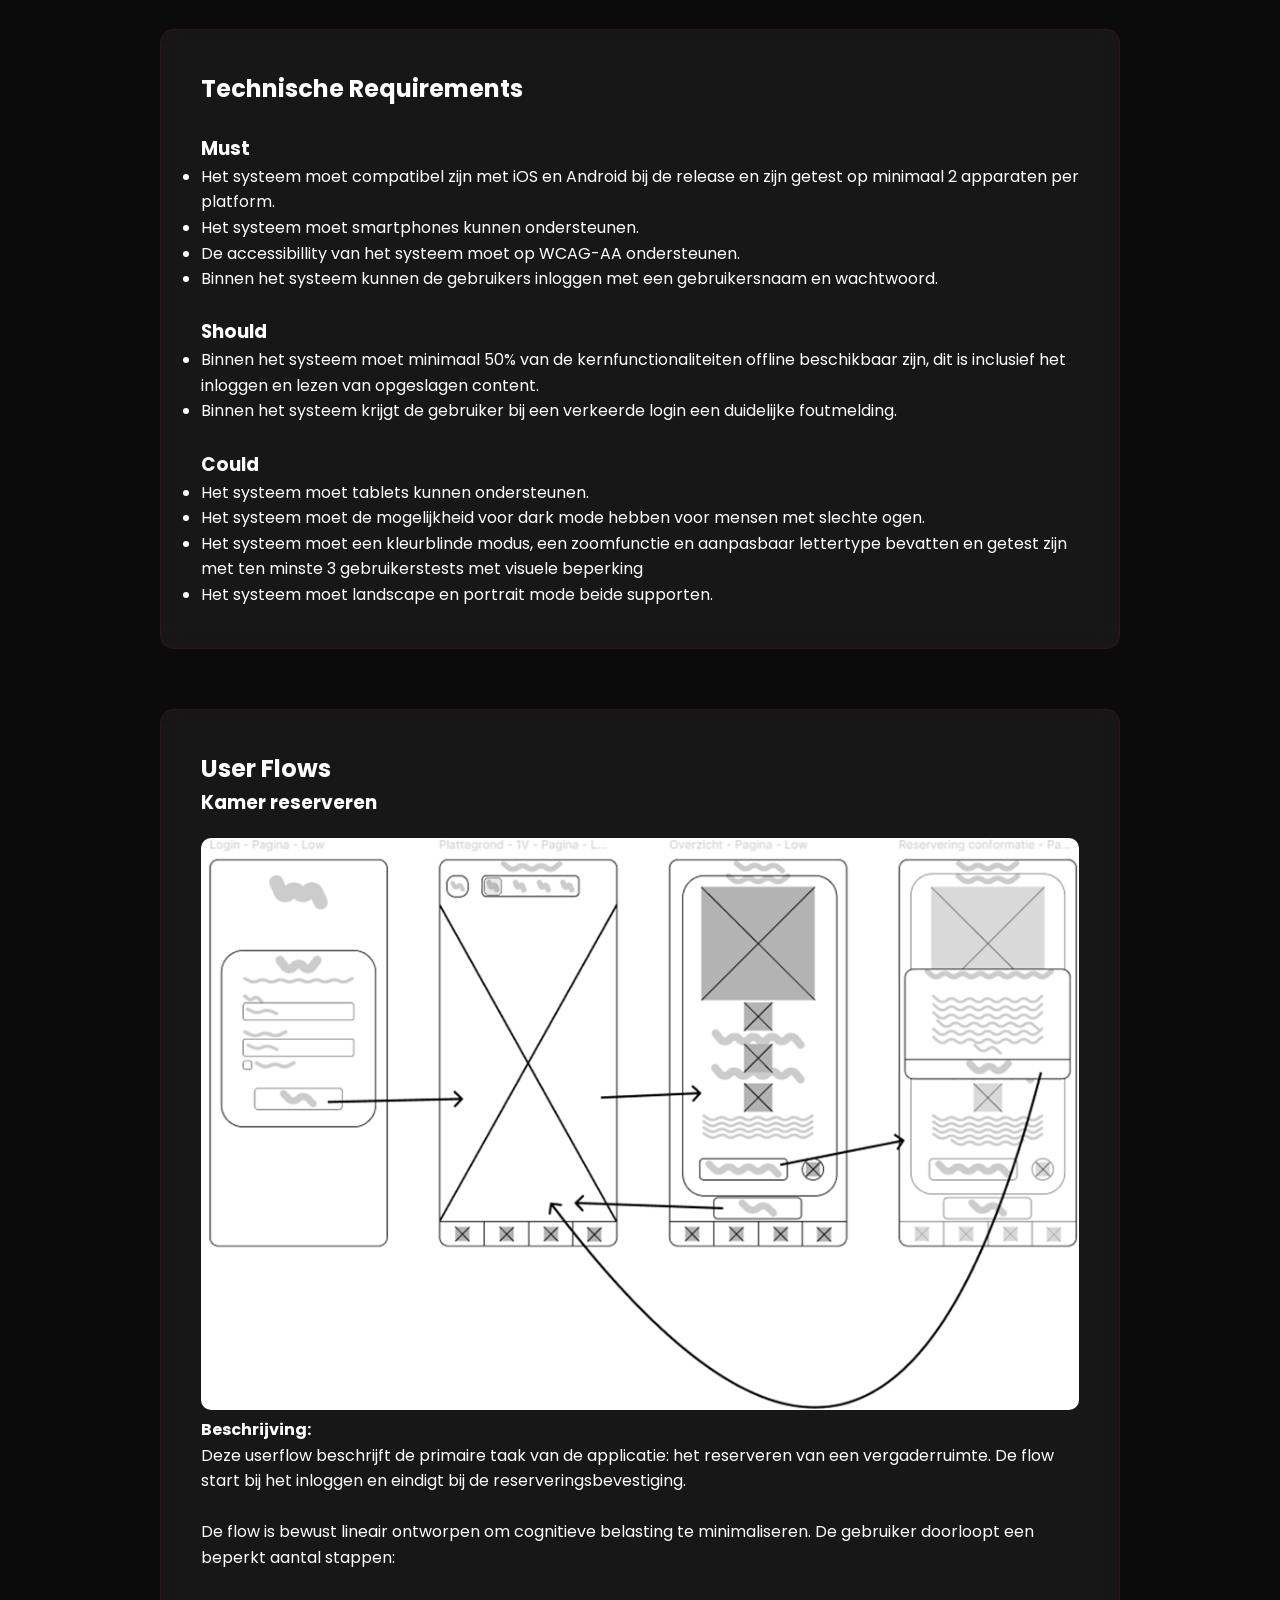
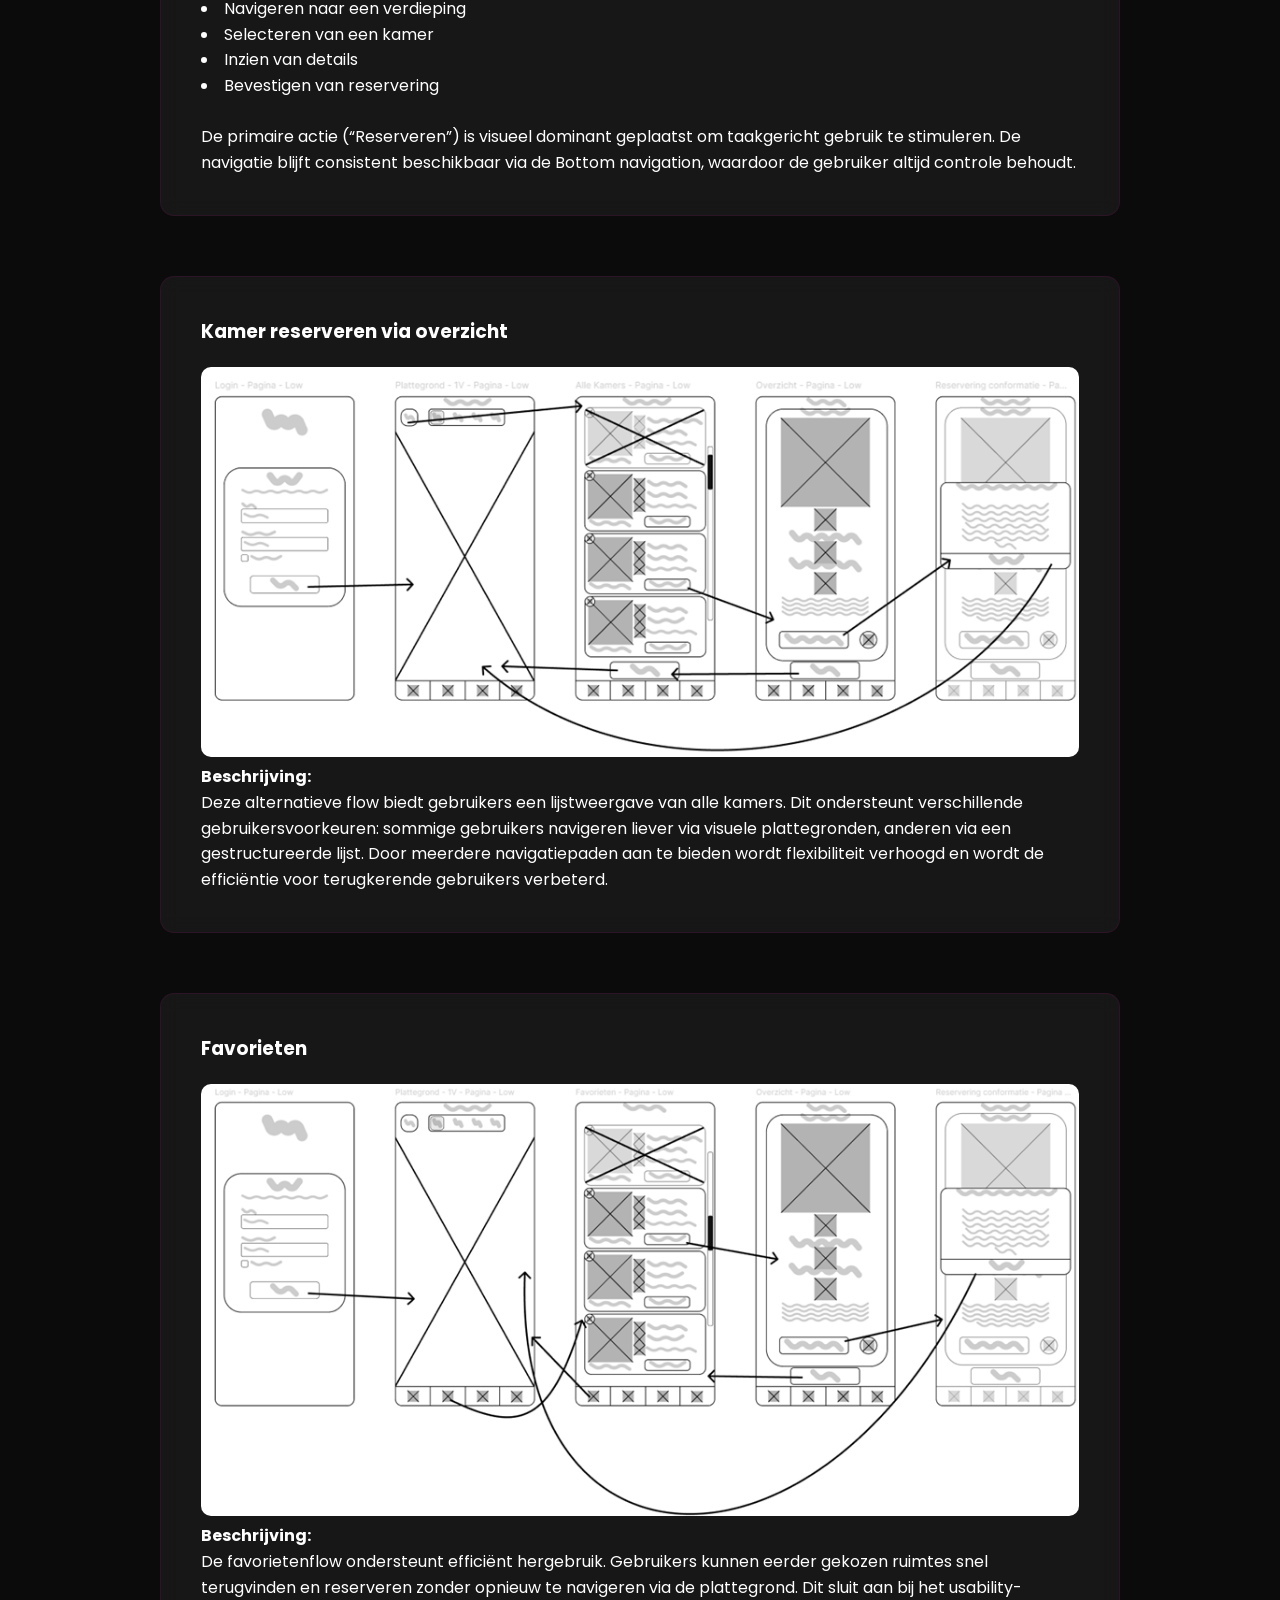
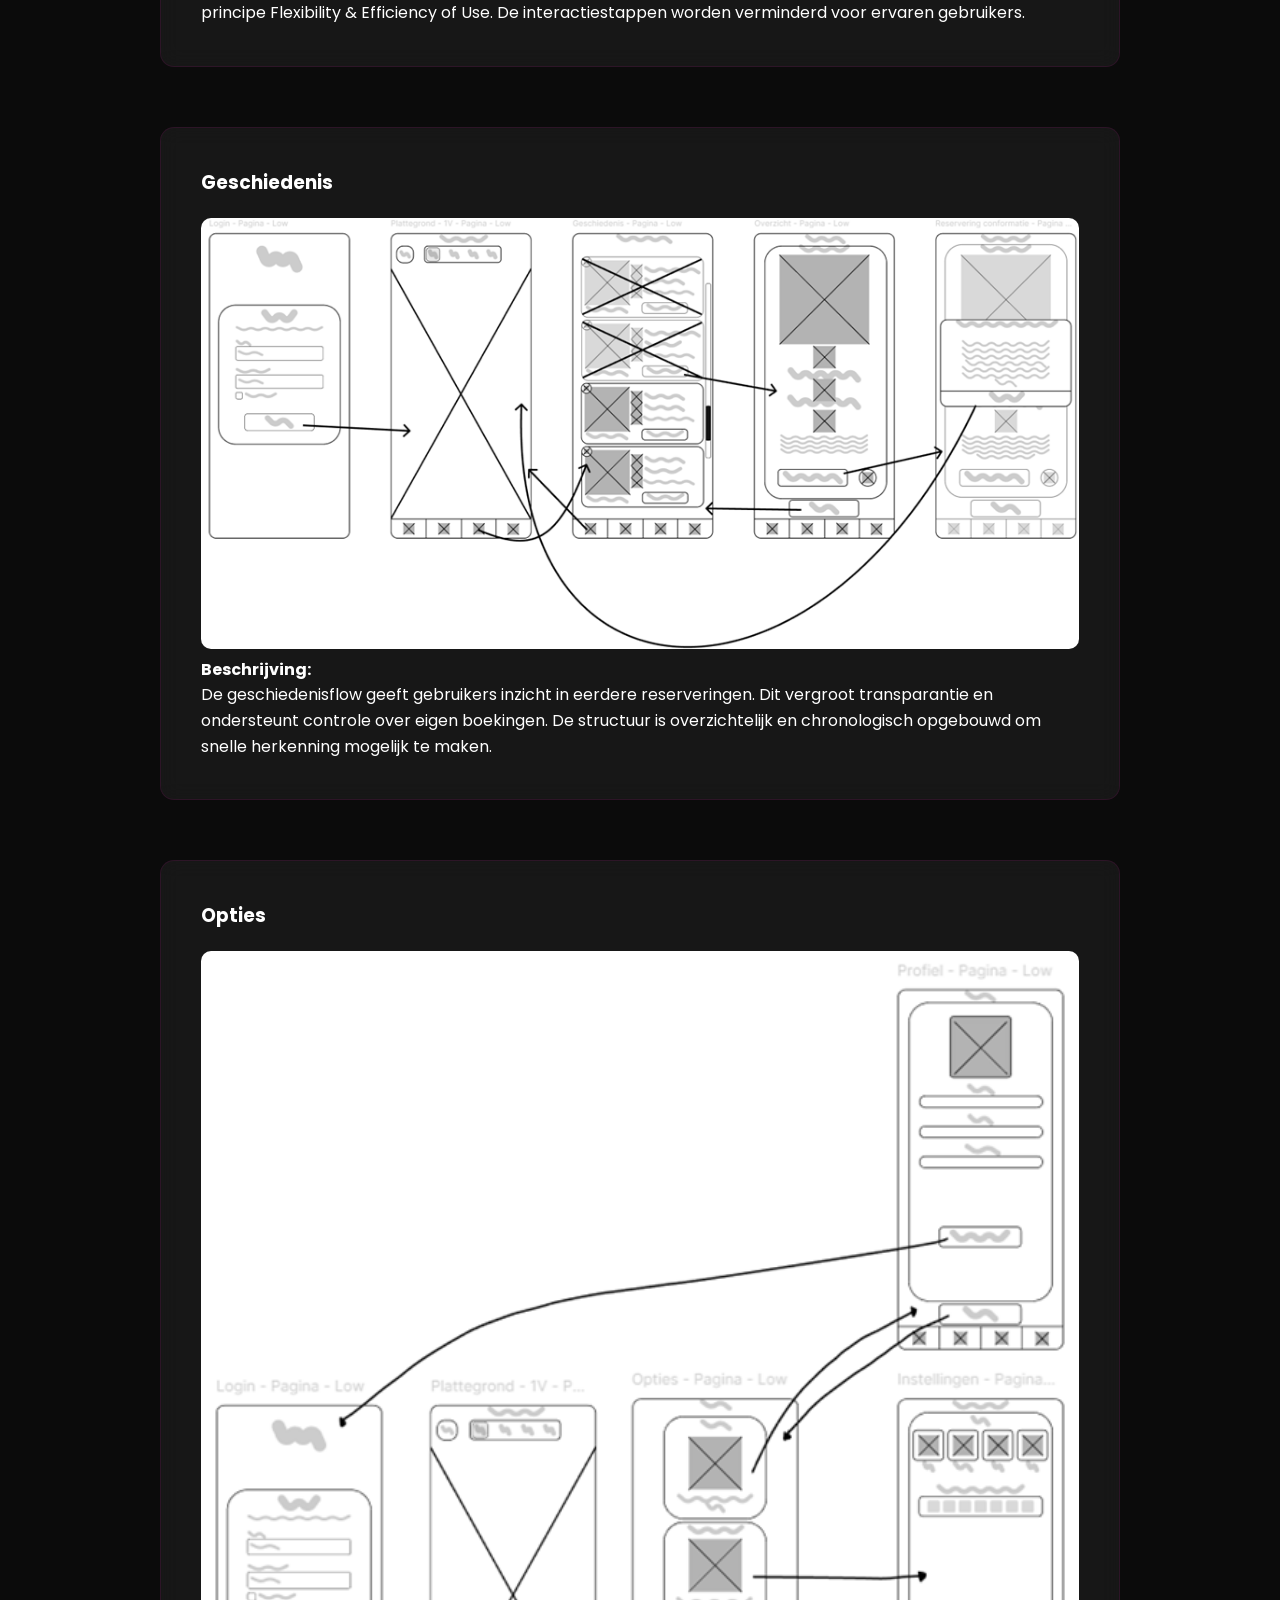
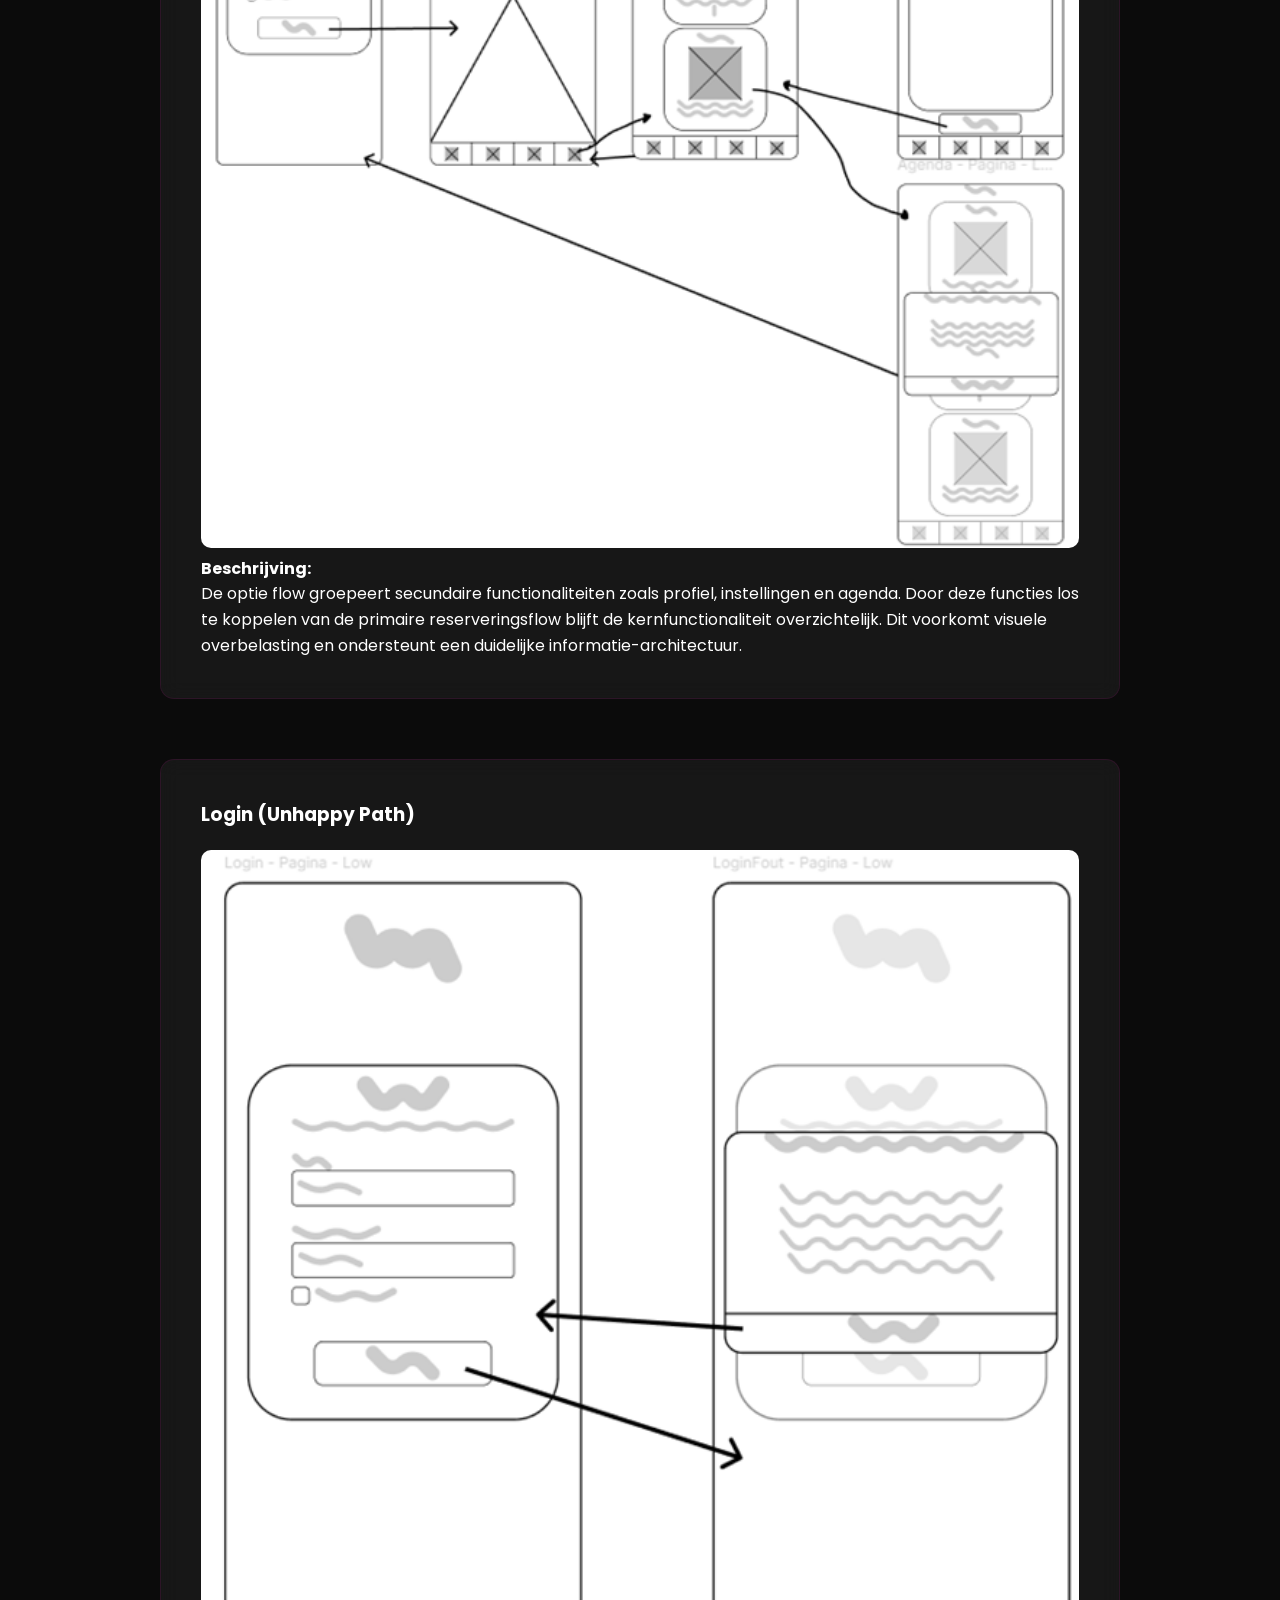
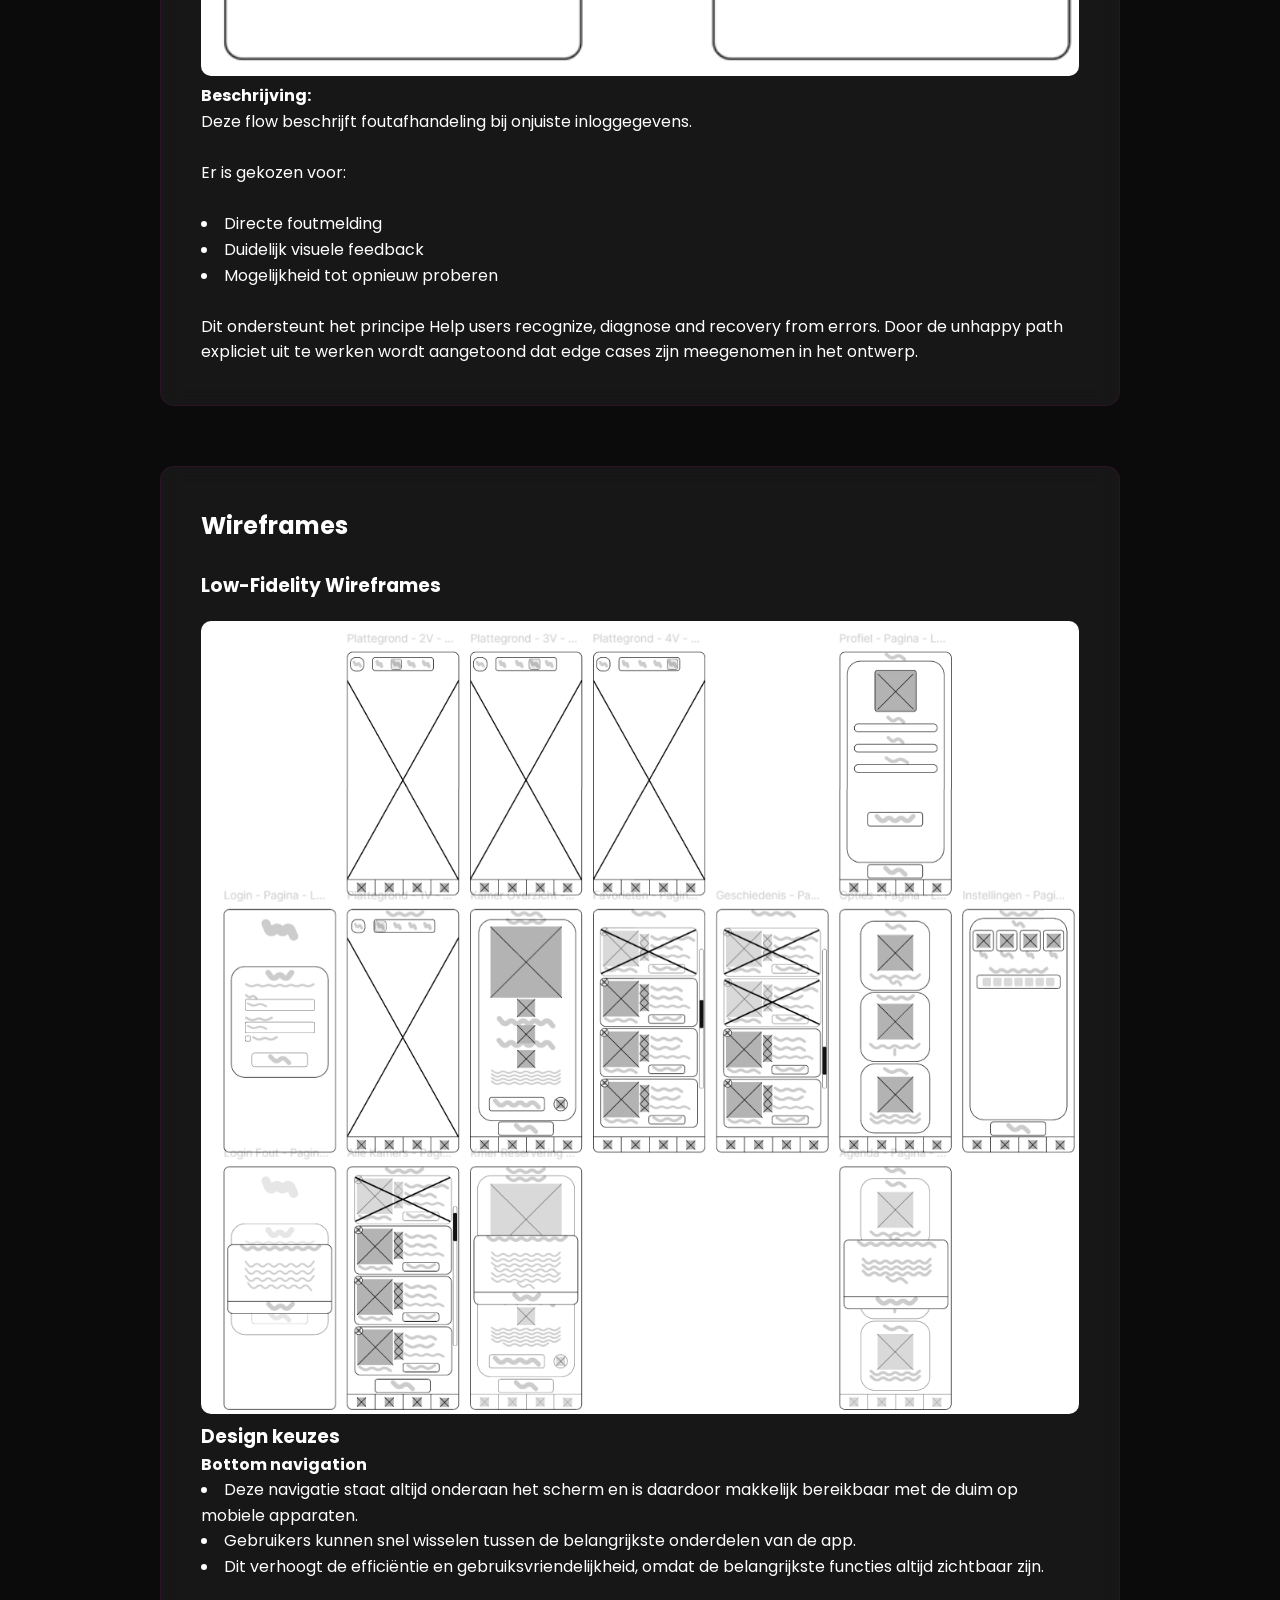
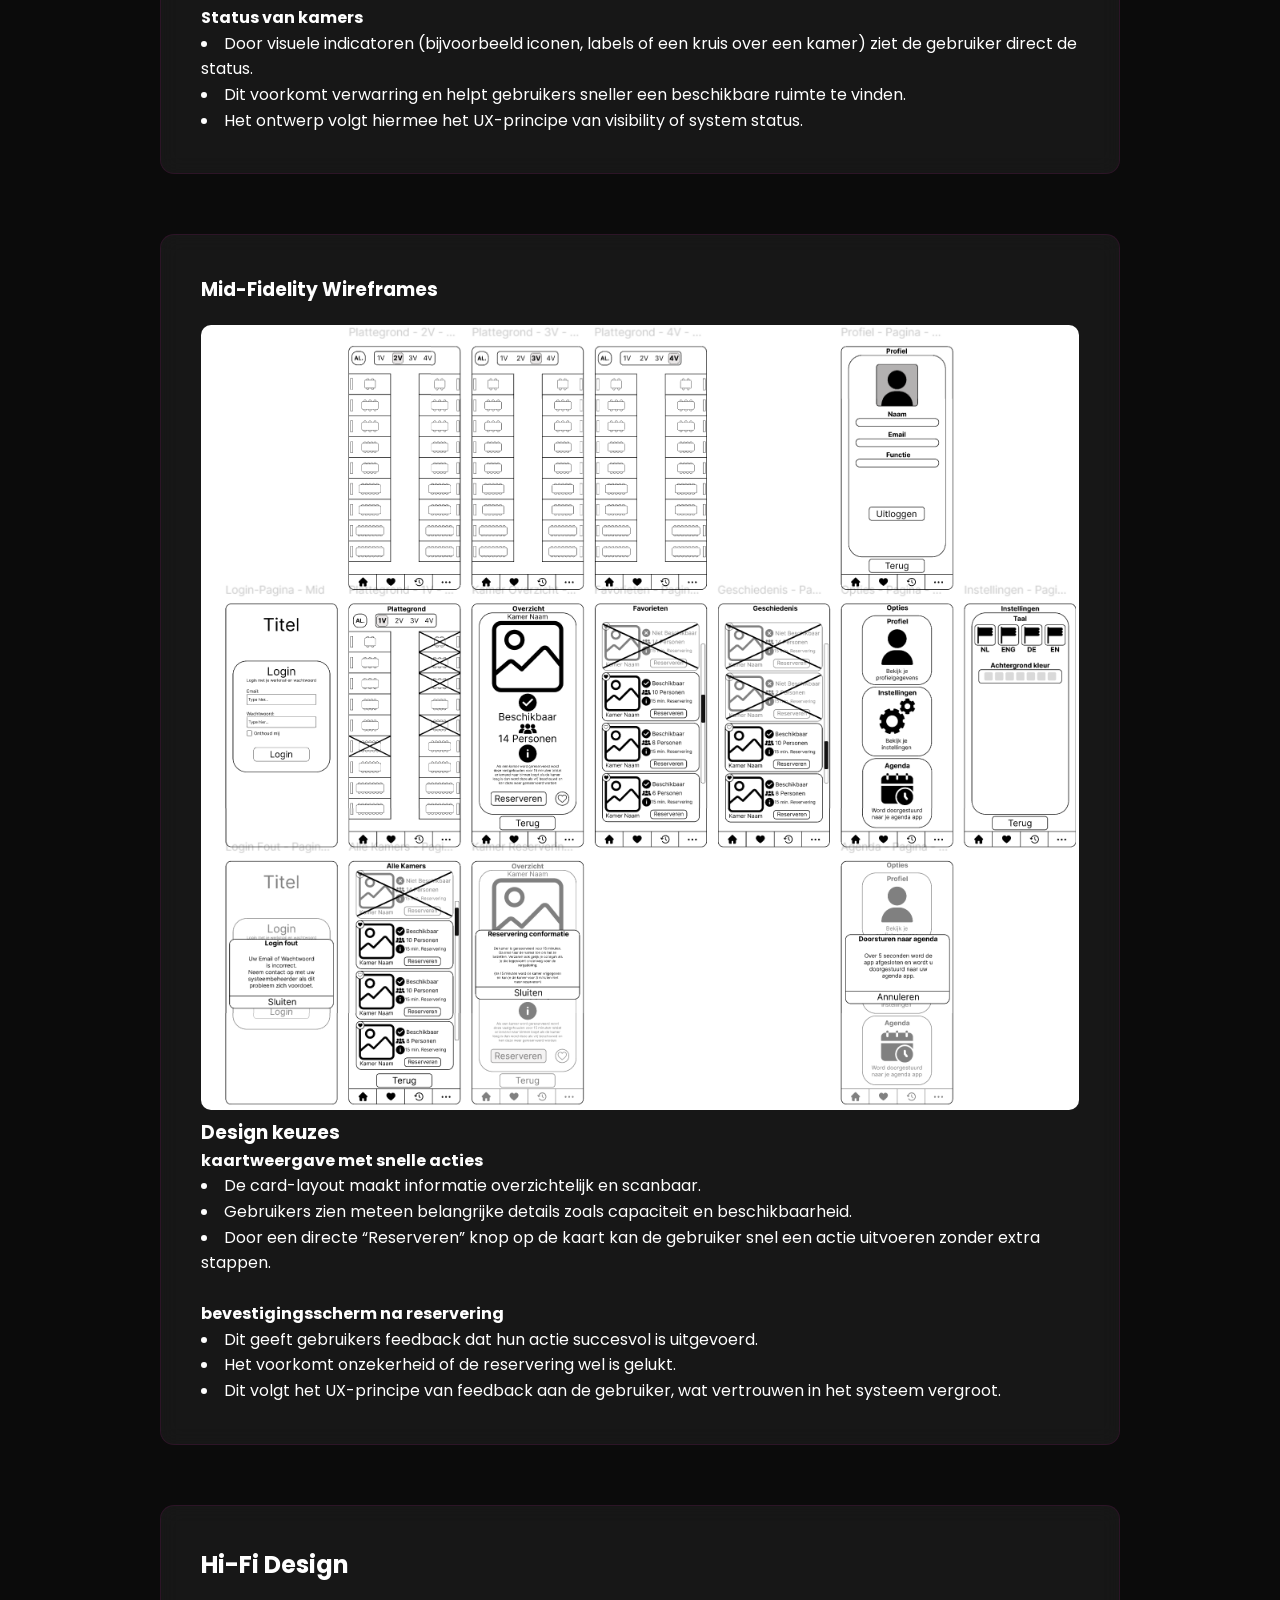
==== commit 2eeaf623: "Refine Project 2 title and description Replace generic Project 2 heading and label with the specific" ====
--- a/index.html
+++ b/index.html
@@ -60,9 +60,9 @@
 
 <div class="glass project-card reveal" onclick="location.href='#project2'">
 
-<h3>Project 2</h3>
-
-<p>Windesheim Navigatie App</p>
+<h3>Windesheim Navigatie App</h3>
+
+<p>Een app om eenvoudig te navigeren in het Windesheim gebouw.</p>
 
 <img src="images/project2/windesheim_logo.png">
 
